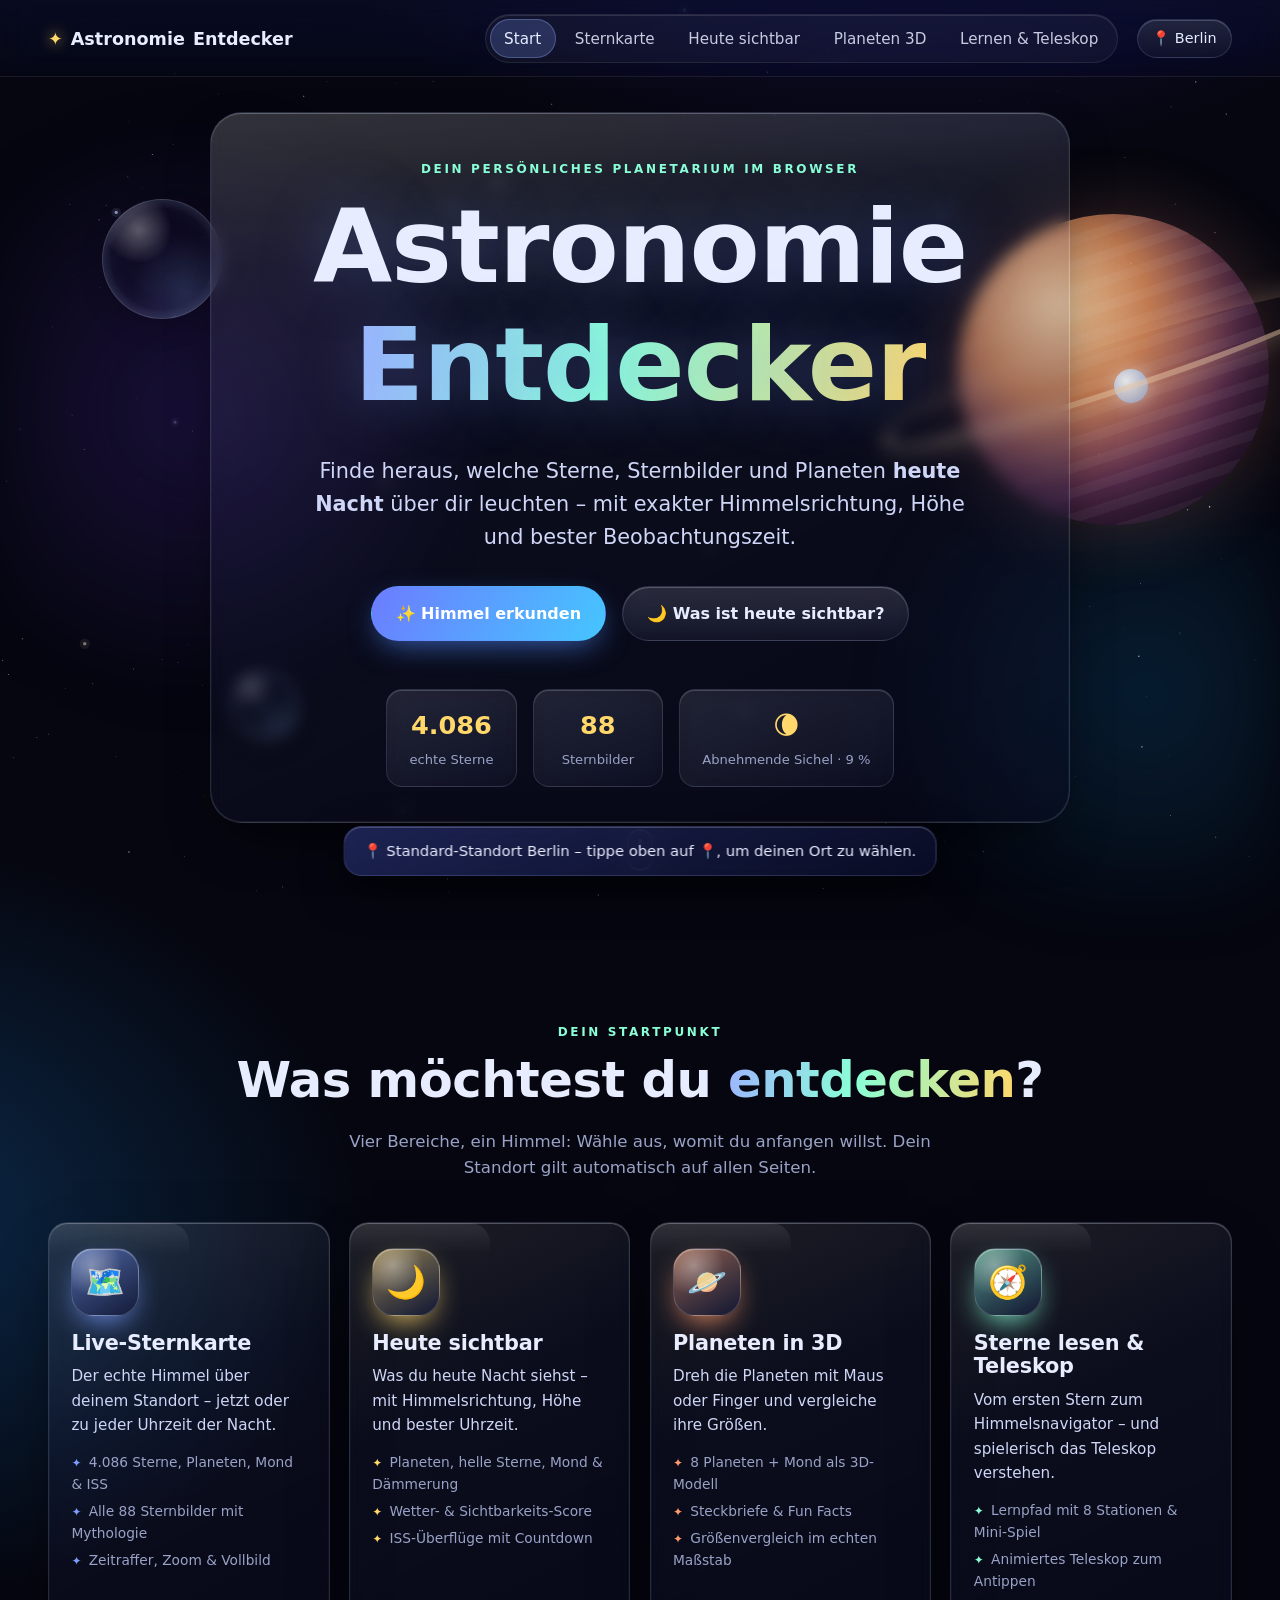
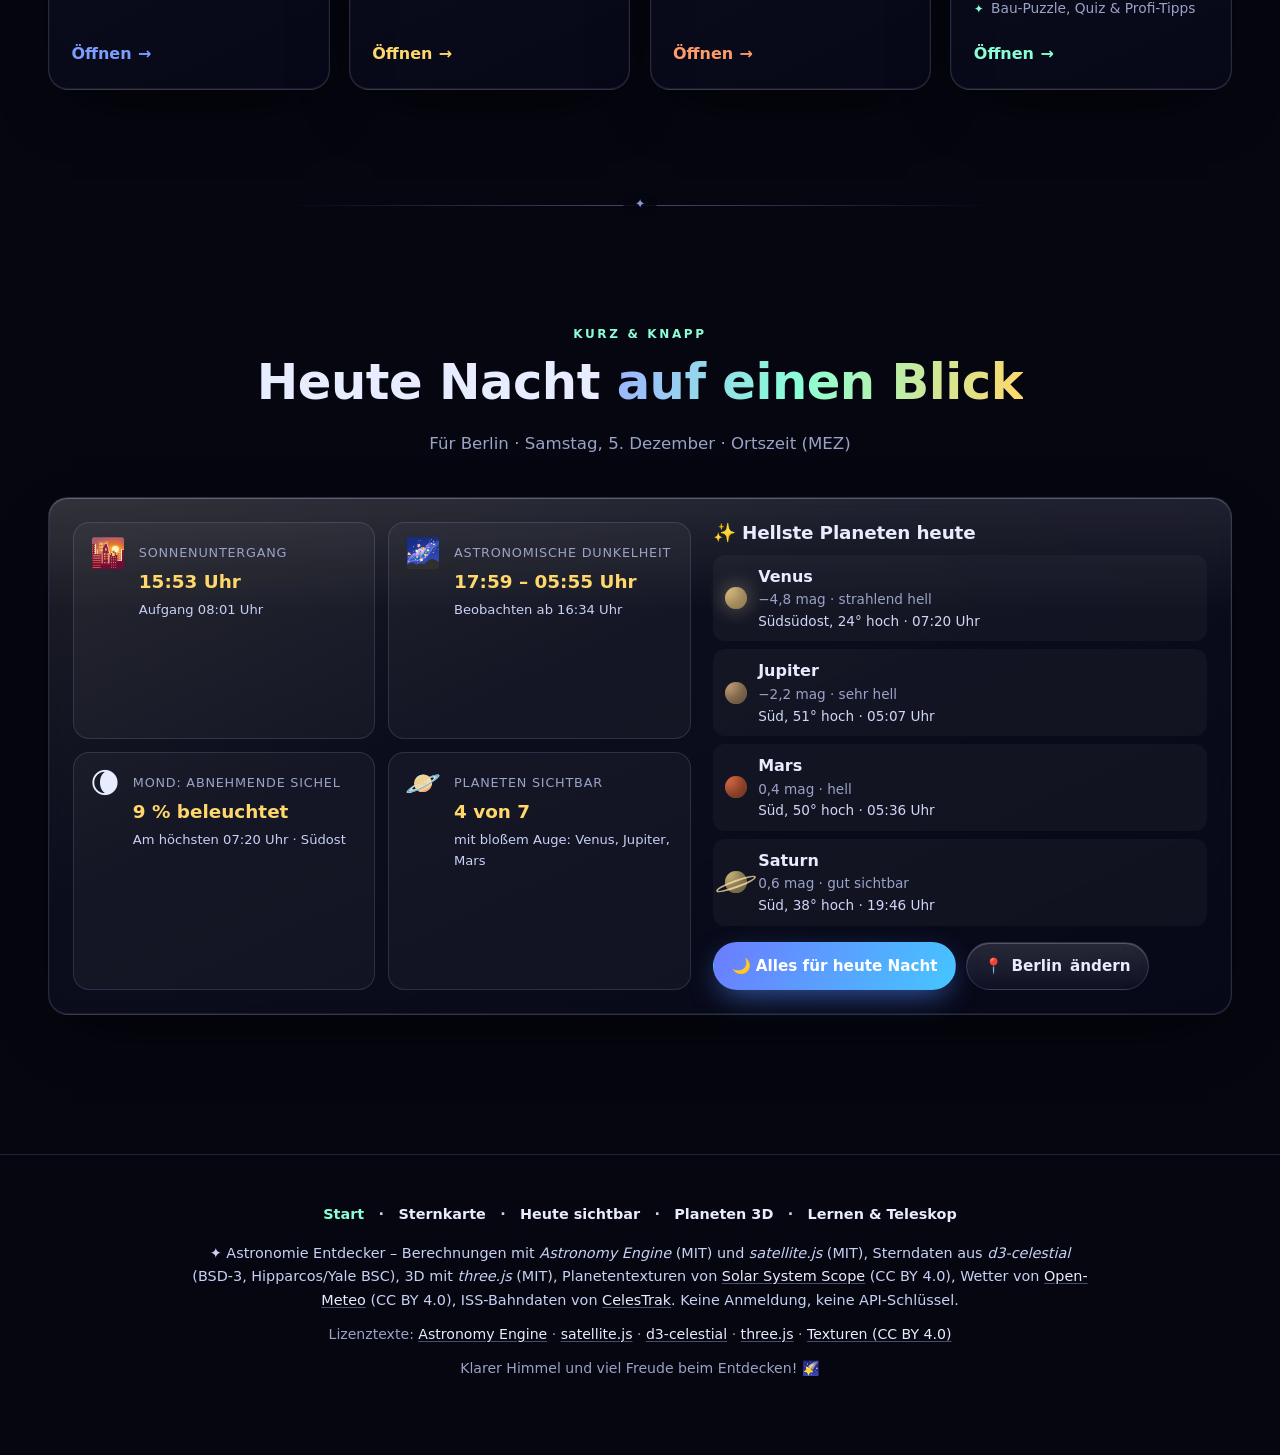
==== index.html @ cf1a32f5 "v7: Unterseiten – Start, Sternkarte, Heute sichtbar, Planeten 3D, Lernen & Teleskop - One-Pager in f" ====
<!DOCTYPE html>
<html lang="de">
<head>
<meta charset="utf-8">
<meta name="viewport" content="width=device-width, initial-scale=1, viewport-fit=cover">
<title>Astronomie Entdecker – Dein Fenster zum Sternenhimmel</title>
<meta name="description" content="Interaktive Sternkarte, „Heute sichtbar“-Planer, Planeten in 3D und Sterne lesen lernen – alles auf Deutsch.">
<meta name="theme-color" content="#05060f">
<link rel="icon" href="data:image/svg+xml,%3Csvg xmlns='http://www.w3.org/2000/svg' viewBox='0 0 64 64'%3E%3Ccircle cx='32' cy='32' r='30' fill='%230b1030'/%3E%3Cpath d='M32 10l5 15h16l-13 9 5 16-13-10-13 10 5-16-13-9h16z' fill='%23ffd76a'/%3E%3C/svg%3E">
<script>
/* Alte Sprungmarken des One-Pagers (index.html#…) auf die neuen Unterseiten umleiten */
(function () {
  var h = decodeURIComponent(location.hash.slice(1)); if (!h) return;
  var m = { 'himmelskarte': 'sternkarte.html', 'fold-sternbilder': 'sternkarte.html#fold-sternbilder', 'sternbilder': 'sternkarte.html#sternbilder',
    'heute-nacht': 'heute.html#heute-nacht', 'fold-hn-planets': 'heute.html#fold-hn-planets', 'fold-hn-stars': 'heute.html#fold-hn-stars',
    'wetter': 'heute.html#wetter', 'fold-wx-timeline': 'heute.html#fold-wx-timeline', 'iss': 'heute.html#iss', 'fold-iss-passes': 'heute.html#fold-iss-passes',
    'planeten': 'planeten.html',
    'sterne-lesen': 'lernen.html#sterne-lesen', 'fold-hand': 'lernen.html#fold-hand', 'fold-find': 'lernen.html#fold-find', 'fold-pro-tipps': 'lernen.html#fold-pro-tipps', 'fold-apps': 'lernen.html#fold-apps',
    'einsteiger': 'lernen.html#einsteiger', 'fold-compare': 'lernen.html#fold-compare', 'fold-games': 'lernen.html#fold-games', 'fold-obs-tipps': 'lernen.html#fold-obs-tipps' };
  if (m[h]) location.replace(m[h]);
})();
</script>
<link rel="stylesheet" href="css/style.css?v=7">
</head>
<body class="page-start">
<canvas id="bg-stars" aria-hidden="true"></canvas>
<div class="nebula" aria-hidden="true"><span></span><span></span><span></span></div>

<header class="nav" id="nav">
  <a class="brand" href="index.html"><span class="brand-star">✦</span> Astronomie<span class="brand-2"> Entdecker</span></a>
  <button class="nav-toggle" id="navToggle" aria-label="Menü öffnen" aria-expanded="false" aria-controls="navLinks"><span></span><span></span><span></span></button>
  <nav class="nav-links" id="navLinks" aria-label="Hauptnavigation">
    <a href="index.html" class="active" aria-current="page"><span class="nl-ic" aria-hidden="true">🏠</span>Start</a>
    <a href="sternkarte.html"><span class="nl-ic" aria-hidden="true">🗺️</span>Sternkarte</a>
    <a href="heute.html"><span class="nl-ic" aria-hidden="true">🌙</span>Heute sichtbar</a>
    <a href="planeten.html"><span class="nl-ic" aria-hidden="true">🪐</span>Planeten 3D</a>
    <a href="lernen.html"><span class="nl-ic" aria-hidden="true">🧭</span>Lernen &amp; Teleskop</a>
  </nav>
  <button class="loc-chip" id="locChip" title="Standort ändern (gilt für alle Seiten)">📍 <span id="locChipText">Standort wählen</span></button>
  <span class="nav-progress" id="navProgress" aria-hidden="true"></span>
</header>

<main id="inhalt">
<!-- HERO -->
<section class="hero" id="start">
  <div class="hero-orbit" aria-hidden="true">
    <div class="planet"><div class="ring"></div></div>
    <div class="moonlet"></div>
  </div>
  <div class="glass-orb" style="width:120px;height:120px;left:8%;top:22%" aria-hidden="true"></div>
  <div class="glass-orb" style="width:70px;height:70px;left:18%;bottom:18%;animation-delay:-4s" aria-hidden="true"></div>
  <div class="hero-content glass hero-glass">
    <p class="eyebrow reveal">Dein persönliches Planetarium im Browser</p>
    <h1 class="reveal">Astronomie <span class="grad">Entdecker</span></h1>
    <p class="lead reveal">Finde heraus, welche Sterne, Sternbilder und Planeten <strong>heute Nacht</strong> über dir leuchten – mit exakter Himmelsrichtung, Höhe und bester Beobachtungszeit.</p>
    <div class="hero-cta reveal">
      <a class="btn btn-primary" href="sternkarte.html">✨ Himmel erkunden</a>
      <a class="btn btn-ghost" href="heute.html">🌙 Was ist heute sichtbar?</a>
    </div>
    <div class="hero-stats reveal" id="heroStats">
      <div class="stat"><b id="statStars">4.086</b><span>echte Sterne</span></div>
      <div class="stat"><b>88</b><span>Sternbilder</span></div>
      <div class="stat"><b id="statMoon">🌙</b><span id="statMoonTxt">Mondphase</span></div>
    </div>
  </div>
  <a class="scroll-hint" href="#ueberblick" aria-label="Weiter nach unten"><span></span></a>
</section>

<!-- ÜBERBLICK -->
<section class="section" id="ueberblick">
  <div class="section-head reveal">
    <p class="eyebrow">Dein Startpunkt</p>
    <h2>Was möchtest du <span class="grad">entdecken</span>?</h2>
    <p class="muted">Vier Bereiche, ein Himmel: Wähle aus, womit du anfangen willst. Dein Standort gilt automatisch auf allen Seiten.</p>
  </div>
  <div class="page-cards">
    <a class="card glass page-card reveal pc-sky" href="sternkarte.html">
      <span class="pc-orb" aria-hidden="true">🗺️</span>
      <h3>Live-Sternkarte</h3>
      <p>Der echte Himmel über deinem Standort – jetzt oder zu jeder Uhrzeit der Nacht.</p>
      <ul class="pc-list"><li>4.086 Sterne, Planeten, Mond &amp; ISS</li><li>Alle 88 Sternbilder mit Mythologie</li><li>Zeitraffer, Zoom &amp; Vollbild</li></ul>
      <span class="pc-go">Öffnen <span aria-hidden="true">→</span></span>
    </a>
    <a class="card glass page-card reveal pc-tonight" href="heute.html">
      <span class="pc-orb" aria-hidden="true">🌙</span>
      <h3>Heute sichtbar</h3>
      <p>Was du heute Nacht siehst – mit Himmelsrichtung, Höhe und bester Uhrzeit.</p>
      <ul class="pc-list"><li>Planeten, helle Sterne, Mond &amp; Dämmerung</li><li>Wetter- &amp; Sichtbarkeits-Score</li><li>ISS-Überflüge mit Countdown</li></ul>
      <span class="pc-go">Öffnen <span aria-hidden="true">→</span></span>
    </a>
    <a class="card glass page-card reveal pc-planets" href="planeten.html">
      <span class="pc-orb" aria-hidden="true">🪐</span>
      <h3>Planeten in 3D</h3>
      <p>Dreh die Planeten mit Maus oder Finger und vergleiche ihre Größen.</p>
      <ul class="pc-list"><li>8 Planeten + Mond als 3D-Modell</li><li>Steckbriefe &amp; Fun Facts</li><li>Größenvergleich im echten Maßstab</li></ul>
      <span class="pc-go">Öffnen <span aria-hidden="true">→</span></span>
    </a>
    <a class="card glass page-card reveal pc-learn" href="lernen.html">
      <span class="pc-orb" aria-hidden="true">🧭</span>
      <h3>Sterne lesen &amp; Teleskop</h3>
      <p>Vom ersten Stern zum Himmelsnavigator – und spielerisch das Teleskop verstehen.</p>
      <ul class="pc-list"><li>Lernpfad mit 8 Stationen &amp; Mini-Spiel</li><li>Animiertes Teleskop zum Antippen</li><li>Bau-Puzzle, Quiz &amp; Profi-Tipps</li></ul>
      <span class="pc-go">Öffnen <span aria-hidden="true">→</span></span>
    </a>
  </div>
</section>

<!-- HEUTE NACHT AUF EINEN BLICK -->
<section class="section" id="auf-einen-blick">
  <div class="section-head reveal">
    <p class="eyebrow">Kurz &amp; knapp</p>
    <h2>Heute Nacht <span class="grad">auf einen Blick</span></h2>
    <p class="muted" id="glanceSub">Für deinen Standort</p>
  </div>
  <div class="glass glance reveal" id="glance">
    <div class="gl-tiles" id="glanceTiles"><p class="muted">⏳ Wird berechnet …</p></div>
    <div class="gl-side">
      <h3>✨ Hellste Planeten heute</h3>
      <ul class="gl-list" id="glanceList"></ul>
      <div class="gl-actions">
        <a class="btn btn-primary" href="heute.html">🌙 Alles für heute Nacht</a>
        <button class="btn btn-ghost" type="button" data-loc-open>📍 <span data-loc-name>Berlin</span> ändern</button>
      </div>
    </div>
  </div>
</section>
</main>

<footer class="footer">
  <nav class="foot-nav" aria-label="Seiten"><a href="index.html" aria-current="page">Start</a> · <a href="sternkarte.html">Sternkarte</a> · <a href="heute.html">Heute sichtbar</a> · <a href="planeten.html">Planeten 3D</a> · <a href="lernen.html">Lernen &amp; Teleskop</a></nav>
  <p>✦ Astronomie Entdecker – Berechnungen mit <em>Astronomy Engine</em> (MIT) und <em>satellite.js</em> (MIT), Sterndaten aus <em>d3-celestial</em> (BSD-3, Hipparcos/Yale BSC), 3D mit <em>three.js</em> (MIT), Planetentexturen von <a href="https://www.solarsystemscope.com/textures/" target="_blank" rel="noopener">Solar System Scope</a> (CC BY 4.0), Wetter von <a href="https://open-meteo.com/" target="_blank" rel="noopener">Open-Meteo</a> (CC BY 4.0), ISS-Bahndaten von <a href="https://celestrak.org/" target="_blank" rel="noopener">CelesTrak</a>. Keine Anmeldung, keine API-Schlüssel.</p>
  <p class="muted small foot-lic">Lizenztexte: <a href="licenses/astronomy-engine-LICENSE.txt">Astronomy Engine</a> · <a href="licenses/satellite.js-LICENSE.txt">satellite.js</a> · <a href="licenses/d3-celestial-LICENSE.txt">d3-celestial</a> · <a href="licenses/three-LICENSE.txt">three.js</a> · <a href="licenses/textures-CC-BY-4.0.txt">Texturen (CC BY 4.0)</a></p>
  <p class="muted small">Klarer Himmel und viel Freude beim Entdecken! 🌠</p>
</footer>

<!-- STANDORT -->
<div class="modal" id="locModal" role="dialog" aria-modal="true" aria-labelledby="locTitle" hidden>
  <div class="modal-backdrop" data-close></div>
  <div class="modal-card glass">
    <button class="modal-close" data-close aria-label="Schließen">×</button>
    <h3 id="locTitle">📍 Wo stehst du?</h3>
    <p class="muted">Für eine exakte Himmelsansicht brauchen wir deinen ungefähren Standort. Er gilt für alle Seiten und bleibt in deinem Browser – nichts wird gesendet.</p>
    <button class="btn btn-primary wide" id="btnGeo">🛰️ Meinen Standort verwenden</button>
    <p class="geo-status" id="geoStatus"></p>
    <div class="or"><span>oder</span></div>
    <label class="field">Stadt auswählen
      <select id="citySelect"></select>
    </label>
    <div class="field-row">
      <label class="field">Breite (°)<input id="latInput" type="number" step="0.001" min="-90" max="90" placeholder="52.52"></label>
      <label class="field">Länge (°)<input id="lonInput" type="number" step="0.001" min="-180" max="180" placeholder="13.40"></label>
    </div>
    <p class="muted small">Nord = positive Breite, Ost = positive Länge. Bei eigenen Koordinaten wird die Zeitzone deines Browsers verwendet.</p>
    <button class="btn btn-ghost wide" id="btnManual">Koordinaten übernehmen</button>
  </div>
</div>
<button class="to-top" id="toTop" type="button" aria-label="Nach oben" hidden>↑</button>
<div class="toast" id="toast" role="status" aria-live="polite"></div>

<script src="js/vendor/astronomy.browser.min.js?v=7"></script>
<script src="js/data/cities.js?v=7"></script>
<script src="js/core.js?v=7"></script>
<script src="js/background.js?v=7"></script>
<script src="js/glance.js?v=7"></script>
<script src="js/ux.js?v=7"></script>
<script src="js/main.js?v=7"></script>
</body>
</html>
---- css/style.css ----
/* Astronomie Entdecker – Weltraum-Design */
:root{
  --bg:#05060f; --bg2:#0a0d24; --ink:#e8ecff; --muted:#9aa3c7; --line:rgba(160,180,255,.16);
  --acc:#7c9cff; --acc2:#8affd6; --gold:#ffd76a; --pink:#ff8fd0; --ok:#5df2b0; --no:#ff8a8a;
  --glass:rgba(18,22,52,.48); --glass-b:rgba(170,190,255,.16); --r:20px;
  --shadow:0 20px 60px -20px rgba(0,0,0,.7), 0 0 0 1px var(--glass-b) inset;
  --font:"Segoe UI", system-ui, -apple-system, Roboto, "Helvetica Neue", Arial, sans-serif;
}
*{box-sizing:border-box}
html{scroll-behavior:smooth;scroll-padding-top:80px}
body{margin:0;background:radial-gradient(1200px 800px at 70% -10%,#1a1650 0%,transparent 60%),radial-gradient(900px 700px at -10% 40%,#0c2a4a 0%,transparent 55%),var(--bg);color:var(--ink);font-family:var(--font);line-height:1.6;overflow-x:hidden;-webkit-font-smoothing:antialiased}
body.modal-open{overflow:hidden}
#bg-stars{position:fixed;inset:0;z-index:0;pointer-events:none}
.nebula{position:fixed;inset:0;z-index:0;pointer-events:none;overflow:hidden;filter:blur(60px);opacity:.55}
.nebula span{position:absolute;border-radius:50%;mix-blend-mode:screen;animation:drift 40s ease-in-out infinite alternate}
.nebula span:nth-child(1){width:50vw;height:50vw;left:-10vw;top:10vh;background:radial-gradient(circle,#4b2a9a 0%,transparent 65%)}
.nebula span:nth-child(2){width:45vw;height:45vw;right:-12vw;top:45vh;background:radial-gradient(circle,#0f5a8a 0%,transparent 65%);animation-duration:55s}
.nebula span:nth-child(3){width:35vw;height:35vw;left:35vw;top:120vh;background:radial-gradient(circle,#8a2a6a 0%,transparent 65%);animation-duration:70s}
@keyframes drift{to{transform:translate(8vw,-6vh) scale(1.15)}}
main,footer,.nav{position:relative;z-index:1}
a{color:var(--acc2)}
h1,h2,h3,h4{line-height:1.15;margin:0 0 .5em;letter-spacing:-.01em}
h2{font-size:clamp(1.9rem,4.2vw,3.1rem)}
h3{font-size:1.25rem}
h4{font-size:1.05rem}
p{margin:0 0 .8em}
.muted{color:var(--muted)} .small{font-size:.88rem}
.grad{background:linear-gradient(100deg,#9db4ff 0%,#8affd6 45%,#ffd76a 100%);-webkit-background-clip:text;background-clip:text;color:transparent}
.eyebrow{text-transform:uppercase;letter-spacing:.22em;font-size:.75rem;color:var(--acc2);font-weight:700;margin-bottom:.8em}

/* Glas */
.glass{background:linear-gradient(160deg,rgba(40,48,110,.42),rgba(12,14,38,.5));border:1px solid var(--glass-b);border-radius:var(--r);box-shadow:var(--shadow);backdrop-filter:blur(14px) saturate(140%);-webkit-backdrop-filter:blur(14px) saturate(140%);position:relative}
.card.glass::before{content:"";position:absolute;inset:0;border-radius:inherit;pointer-events:none;background:radial-gradient(320px circle at var(--mx,50%) var(--my,0%),rgba(140,170,255,.14),transparent 60%);opacity:0;transition:opacity .3s}
.card.glass:hover::before{opacity:1}

/* Navigation */
.nav{position:fixed;top:0;left:0;right:0;display:flex;align-items:center;gap:1.2rem;padding:.9rem clamp(1rem,4vw,3rem);transition:background .3s,padding .3s,box-shadow .3s;z-index:50}
.nav.scrolled{background:rgba(6,8,22,.72);backdrop-filter:blur(14px);-webkit-backdrop-filter:blur(14px);box-shadow:0 1px 0 var(--line);padding-top:.6rem;padding-bottom:.6rem}
.brand{font-weight:800;color:var(--ink);text-decoration:none;font-size:1.1rem;display:flex;align-items:center;gap:.5rem;white-space:nowrap}
.brand-star{color:var(--gold);text-shadow:0 0 14px var(--gold);animation:spin 12s linear infinite;display:inline-block}
@keyframes spin{to{transform:rotate(360deg)}}
.nav-links{display:flex;gap:.3rem;margin-left:auto}
.nav-links a{color:var(--ink);text-decoration:none;padding:.45rem .9rem;border-radius:999px;font-size:.95rem;opacity:.85;transition:.2s}
.nav-links a:hover{background:rgba(124,156,255,.15);opacity:1}
.loc-chip{background:rgba(124,156,255,.14);border:1px solid var(--glass-b);color:var(--ink);border-radius:999px;padding:.45rem .9rem;cursor:pointer;font:inherit;font-size:.9rem;max-width:220px;white-space:nowrap;overflow:hidden;text-overflow:ellipsis;transition:.2s}
.loc-chip:hover{background:rgba(124,156,255,.28);transform:translateY(-1px)}
.nav-toggle{display:none;background:none;border:0;cursor:pointer;padding:.4rem;margin-left:auto}
.nav-toggle span{display:block;width:22px;height:2px;background:var(--ink);margin:5px 0;border-radius:2px;transition:.3s}

/* Buttons */
.btn{display:inline-flex;align-items:center;justify-content:center;gap:.5rem;padding:.85rem 1.5rem;border-radius:999px;font:inherit;font-weight:700;text-decoration:none;cursor:pointer;border:1px solid transparent;transition:transform .2s,box-shadow .2s,background .2s}
.btn-primary{background:linear-gradient(120deg,#6c7cff,#45c6ff);color:#fff;box-shadow:0 10px 30px -8px rgba(80,140,255,.7)}
.btn-primary:hover{transform:translateY(-2px) scale(1.02);box-shadow:0 14px 40px -8px rgba(80,170,255,.9)}
.btn-ghost{background:rgba(255,255,255,.05);border-color:var(--glass-b);color:var(--ink)}
.btn-ghost:hover{background:rgba(255,255,255,.1);transform:translateY(-2px)}
.btn.wide{width:100%}
.chip{background:rgba(255,255,255,.05);border:1px solid var(--glass-b);color:var(--ink);border-radius:999px;padding:.38rem .8rem;font:inherit;font-size:.85rem;cursor:pointer;transition:.18s;white-space:nowrap}
.chip:hover{background:rgba(124,156,255,.18);transform:translateY(-1px)}
.chip.active{background:rgba(124,156,255,.3);border-color:rgba(160,185,255,.55);box-shadow:0 0 16px -4px rgba(124,156,255,.8)}
.chip.icon{width:34px;padding:.38rem 0;text-align:center}
.chip.live.active{color:#ff9b9b;border-color:rgba(255,120,120,.5);background:rgba(255,90,90,.14)}
.chip.live.active::first-letter{animation:pulse 1.4s infinite}
@keyframes pulse{50%{opacity:.3}}
.mini-btn{background:none;border:0;color:var(--acc2);font:inherit;font-size:.86rem;font-weight:600;cursor:pointer;padding:.3rem 0;transition:.2s}
.mini-btn:hover{letter-spacing:.02em;text-shadow:0 0 10px var(--acc2)}

/* Hero */
.hero{min-height:100vh;min-height:100svh;display:flex;align-items:center;justify-content:center;text-align:center;padding:7rem 1.2rem 5rem;position:relative;overflow:hidden}
.hero-content{max-width:860px;position:relative;z-index:2}
.hero h1{font-size:clamp(2.8rem,9vw,6.4rem);font-weight:900;margin-bottom:.3em;text-shadow:0 0 60px rgba(124,156,255,.35)}
.lead{font-size:clamp(1.05rem,2.2vw,1.3rem);color:#cfd6f7;max-width:680px;margin:0 auto 2rem}
.hero-cta{display:flex;gap:1rem;justify-content:center;flex-wrap:wrap}
.hero-stats{display:flex;gap:1rem;justify-content:center;margin-top:3rem;flex-wrap:wrap}
.stat{padding:.9rem 1.4rem;border-radius:16px;background:rgba(255,255,255,.04);border:1px solid var(--glass-b);backdrop-filter:blur(8px);min-width:130px}
.stat b{display:block;font-size:1.6rem;color:var(--gold)} .stat span{font-size:.82rem;color:var(--muted)}
.hero-orbit{position:absolute;right:-6vw;top:14vh;width:38vw;height:38vw;max-width:520px;max-height:520px;z-index:1;opacity:.9;animation:float 9s ease-in-out infinite}
@keyframes float{50%{transform:translateY(-18px)}}
.planet{position:absolute;inset:18%;border-radius:50%;background:radial-gradient(circle at 32% 30%,#ffd9a8 0%,#d98a5a 30%,#7a3d6a 62%,#1d1240 100%);box-shadow:inset -30px -30px 80px rgba(0,0,0,.6),0 0 80px rgba(255,150,120,.25)}
.planet::after{content:"";position:absolute;inset:0;border-radius:50%;background:repeating-linear-gradient(-18deg,transparent 0 14px,rgba(255,255,255,.05) 14px 24px)}
.ring{position:absolute;left:-28%;right:-28%;top:42%;height:16%;border-radius:50%;border:6px solid rgba(255,220,180,.5);transform:rotate(-18deg);box-shadow:0 0 30px rgba(255,210,170,.3);border-top-color:transparent;z-index:2}
.moonlet{position:absolute;width:7%;height:7%;border-radius:50%;background:radial-gradient(circle at 35% 35%,#fff,#9aa3c7);left:50%;top:50%;animation:orbit 14s linear infinite;box-shadow:0 0 20px #fff8}
@keyframes orbit{from{transform:rotate(0) translateX(260%) rotate(0)}to{transform:rotate(360deg) translateX(260%) rotate(-360deg)}}
.scroll-hint{position:absolute;bottom:2rem;left:50%;transform:translateX(-50%);width:26px;height:42px;border:2px solid rgba(255,255,255,.4);border-radius:14px}
.scroll-hint span{position:absolute;left:50%;top:8px;width:4px;height:8px;margin-left:-2px;border-radius:2px;background:#fff;animation:scrollDot 1.8s infinite}
@keyframes scrollDot{0%{opacity:0;transform:translateY(0)}30%{opacity:1}100%{opacity:0;transform:translateY(14px)}}

/* Abschnitte */
.section{padding:6rem clamp(1rem,4vw,3rem);max-width:1280px;margin:0 auto}
.section-head{text-align:center;max-width:760px;margin:0 auto 2.5rem}
.sub-h{margin:3rem 0 1rem;font-size:1.45rem}
.grid{display:grid;gap:1.1rem}
.cards-3{grid-template-columns:repeat(auto-fill,minmax(290px,1fr))}
.cards-4{grid-template-columns:repeat(auto-fill,minmax(230px,1fr))}
.card{padding:1.3rem 1.4rem;transition:transform .35s cubic-bezier(.2,.8,.2,1),border-color .3s,box-shadow .3s}
.card:hover{transform:translateY(-4px);border-color:rgba(160,185,255,.35);box-shadow:0 26px 60px -24px rgba(60,100,255,.5),0 0 0 1px rgba(160,185,255,.25) inset}
.card-head{display:flex;align-items:center;gap:.9rem;margin-bottom:.8rem}
.card-head h3,.card-head h4{margin:0}
.card-head p{margin:0}
.card-head .pill{margin-left:auto}

/* Reveal */
.reveal{opacity:0;transform:translateY(28px) scale(.98);transition:opacity .8s ease,transform .8s cubic-bezier(.2,.8,.2,1)}
.reveal.in{opacity:1;transform:none}

/* Himmelskarte */
.sky-wrap{padding:.8rem;overflow:hidden}
.sky-wrap:fullscreen{border-radius:0;display:flex;flex-direction:column;background:#03050f}
.sky-wrap:fullscreen .sky-stage{flex:1;height:auto}
.sky-toolbar{display:flex;justify-content:space-between;gap:.6rem;flex-wrap:wrap;padding:.2rem .2rem .7rem}
.tb-group{display:flex;gap:.4rem;flex-wrap:wrap}
.sky-stage{position:relative;height:min(76vh,740px);min-height:380px;border-radius:14px;overflow:hidden;background:#03050f;touch-action:none;box-shadow:0 0 0 1px var(--line) inset}
#skyCanvas{display:block;cursor:grab}
#skyCanvas:active{cursor:grabbing}
.sky-info{position:absolute;left:.6rem;top:.6rem;background:rgba(5,8,24,.6);backdrop-filter:blur(6px);padding:.35rem .6rem;border-radius:10px;border:1px solid var(--line);display:flex;flex-direction:column;gap:.15rem;font-size:.8rem;color:#c8d0f5;pointer-events:none;text-shadow:0 1px 4px #000}
.sky-tooltip{position:absolute;left:0;top:0;min-width:200px;max-width:270px;padding:.75rem .9rem;border-radius:14px;background:rgba(10,14,40,.86);border:1px solid rgba(160,185,255,.3);backdrop-filter:blur(10px);font-size:.85rem;pointer-events:none;box-shadow:0 10px 30px rgba(0,0,0,.5);animation:tipIn .15s ease}
.sky-tooltip.pinned{pointer-events:auto;border-color:rgba(138,255,214,.5)}
@keyframes tipIn{from{opacity:0;transform:scale(.96)}}
.sky-tooltip b{display:block;font-size:1rem;color:var(--gold)}
.sky-tooltip small{display:block;color:var(--muted);margin-bottom:.4rem}
.kv{display:grid;grid-template-columns:auto 1fr;gap:.1rem .8rem}
.kv span:nth-child(odd){color:var(--muted)}
.tip-btn{margin-top:.5rem;width:100%;background:rgba(138,255,214,.12);border:1px solid rgba(138,255,214,.35);color:var(--acc2);border-radius:10px;padding:.4rem;font:inherit;font-size:.82rem;cursor:pointer}
.tip-btn:hover{background:rgba(138,255,214,.22)}
.time-bar{display:flex;align-items:center;gap:1rem;padding:.9rem .4rem .3rem}
.btn-round{width:44px;height:44px;border-radius:50%;border:1px solid var(--glass-b);background:linear-gradient(135deg,#6c7cff,#45c6ff);color:#fff;font-size:1rem;cursor:pointer;flex:none;box-shadow:0 0 20px -4px #5a8cff;transition:.2s}
.btn-round:hover{transform:scale(1.08)}
.time-slider-wrap{flex:1;position:relative;padding-bottom:1.1rem}
.time-ticks{position:absolute;left:9px;right:9px;bottom:0;height:1rem;font-size:.7rem;color:var(--muted)}
.time-ticks span{position:absolute;transform:translateX(-50%)}
input[type=range]{-webkit-appearance:none;appearance:none;width:100%;height:8px;border-radius:8px;background:linear-gradient(90deg,#ff9e6b 0%,#3c3f9e 12%,#070a25 30%,#070a25 70%,#3c3f9e 88%,#ff9e6b 100%);outline:none;box-shadow:0 0 0 1px var(--line) inset}
input[type=range]::-webkit-slider-thumb{-webkit-appearance:none;width:20px;height:20px;border-radius:50%;background:#fff;box-shadow:0 0 0 4px rgba(124,156,255,.35),0 0 18px #9db4ff;cursor:pointer;transition:transform .15s}
input[type=range]::-webkit-slider-thumb:hover{transform:scale(1.2)}
input[type=range]::-moz-range-thumb{width:20px;height:20px;border-radius:50%;background:#fff;border:0;box-shadow:0 0 0 4px rgba(124,156,255,.35),0 0 18px #9db4ff}
.time-readout{text-align:right;min-width:110px}
.time-readout b{display:block;font-size:1.25rem;font-variant-numeric:tabular-nums}
.time-readout span{font-size:.8rem;color:var(--muted)}

/* Heute Nacht */
.tonight-top{display:grid;grid-template-columns:1fr 1fr;gap:1.1rem}
.timeline{list-style:none;padding:0;margin:0 0 1rem}
.timeline li{display:grid;grid-template-columns:28px 1fr auto;gap:.6rem;align-items:center;padding:.5rem 0;border-bottom:1px dashed var(--line);font-size:.93rem}
.timeline li:last-child{border-bottom:0}
.tl-l{color:var(--muted)} .timeline b{text-align:right;font-variant-numeric:tabular-nums}
.note{background:rgba(124,156,255,.08);border:1px solid var(--line);border-radius:12px;padding:.6rem .8rem;font-size:.92rem;margin:.6rem 0 0}
.big-ic{width:56px;height:56px;border-radius:50%;flex:none}
.sun-ic{background:radial-gradient(circle at 40% 40%,#fff6c8,#ffb547 55%,#ff6a3d);box-shadow:0 0 30px #ffb54799,0 0 60px #ff6a3d55;animation:glowPulse 4s ease-in-out infinite}
@keyframes glowPulse{50%{box-shadow:0 0 45px #ffb547cc,0 0 90px #ff6a3d77}}
.moon-big{width:60px;height:60px;border-radius:50%;flex:none;position:relative;overflow:hidden;background:radial-gradient(circle at 40% 35%,#fffdf0,#d8d6c8 70%,#b9b7aa);box-shadow:0 0 30px rgba(255,255,230,.35)}
.moon-big::before{content:"";position:absolute;top:0;bottom:0;width:50%;background:#1c1f33}
.moon-big.wax::before{left:0} .moon-big.wane::before{right:0}
.moon-term{position:absolute;top:0;bottom:0;left:50%;width:var(--w);transform:translateX(-50%);border-radius:50%}
.moon-big.cres .moon-term{background:#1c1f33}
.moon-big.gib .moon-term{background:radial-gradient(circle at 40% 35%,#fffdf0,#d8d6c8)}
.best{display:flex;flex-direction:column;gap:.5rem;margin:.6rem 0}
.badge{align-self:flex-start;display:inline-block;padding:.22rem .65rem;border-radius:999px;font-size:.78rem;font-weight:700;background:linear-gradient(120deg,rgba(255,215,106,.2),rgba(255,143,208,.18));color:var(--gold);border:1px solid rgba(255,215,106,.3)}
.pill{display:inline-block;padding:.15rem .6rem;border-radius:999px;font-size:.74rem;font-weight:700;white-space:nowrap}
.pill.ok{background:rgba(93,242,176,.14);color:var(--ok);border:1px solid rgba(93,242,176,.35)}
.pill.no{background:rgba(255,138,138,.12);color:var(--no);border:1px solid rgba(255,138,138,.3)}
.pos{display:flex;gap:.7rem;align-items:center}
.pos b{display:block;font-size:.98rem} .pos span{font-size:.86rem;color:var(--muted)}
.compass-mini{width:38px;height:38px;border-radius:50%;flex:none;border:1px solid var(--glass-b);background:radial-gradient(circle,rgba(124,156,255,.18),transparent 70%);position:relative}
.compass-mini::before{content:"N";position:absolute;top:-1px;left:50%;transform:translateX(-50%);font-size:.55rem;color:#ff8a8a;font-weight:800}
.compass-mini i{position:absolute;left:50%;top:50%;width:2px;height:15px;margin-left:-1px;background:linear-gradient(var(--acc2),transparent);transform-origin:50% 0;transform:rotate(calc(var(--az) + 180deg));border-radius:2px;box-shadow:0 0 6px var(--acc2)}
.planet-card.dim{opacity:.55}
.planet-card.dim:hover{opacity:.85}
.pl-dot{width:44px;height:44px;border-radius:50%;flex:none;box-shadow:inset -8px -8px 16px rgba(0,0,0,.55)}
.pl-mercury{background:radial-gradient(circle at 35% 35%,#e8ddd0,#8a7f72)}
.pl-venus{background:radial-gradient(circle at 35% 35%,#fffbe0,#e8c77a);box-shadow:inset -8px -8px 16px rgba(0,0,0,.4),0 0 20px #fff3c466}
.pl-mars{background:radial-gradient(circle at 35% 35%,#ffb08a,#b8431f)}
.pl-jupiter{background:repeating-linear-gradient(0deg,#d9b48a 0 5px,#f3e2c4 5px 9px,#b9875a 9px 12px)}
.pl-saturn{background:radial-gradient(circle at 35% 35%,#fff0c0,#c9a75a);position:relative}
.pl-saturn::after{content:"";position:absolute;left:-10px;right:-10px;top:42%;height:16%;border-radius:50%;border:2px solid rgba(255,230,170,.75);transform:rotate(-20deg)}
.pl-uranus{background:radial-gradient(circle at 35% 35%,#d8fbff,#5fc2cf)}
.pl-neptune{background:radial-gradient(circle at 35% 35%,#b8cbff,#2c4fc0)}
.sym{color:var(--muted);font-weight:400}
.star-dot{width:30px;height:30px;border-radius:50%;flex:none;background:radial-gradient(circle,#fff 0%,var(--c) 30%,transparent 70%);animation:twinkle 3s ease-in-out infinite}
.star-dot.sm{width:16px;height:16px;display:inline-block;vertical-align:middle;margin-right:.3rem}
@keyframes twinkle{50%{transform:scale(.8);opacity:.75}}
.con-tile{text-align:left;font:inherit;color:inherit;cursor:pointer;display:flex;flex-direction:column;align-items:flex-start}
.con-tile h4{margin:.3rem 0 0}
.con-tile .muted{margin:0 0 .5rem}
.con-emoji{font-size:1.8rem;filter:drop-shadow(0 0 10px rgba(160,190,255,.5));transition:transform .3s}
.con-tile:hover .con-emoji{transform:scale(1.2) rotate(-8deg)}
.more-btn{grid-column:1/-1;justify-self:center;padding:.6rem 1.2rem}

/* Modals */
.modal{position:fixed;inset:0;z-index:100;display:flex;align-items:center;justify-content:center;padding:1rem}
.modal[hidden]{display:none}
.modal-backdrop{position:absolute;inset:0;background:rgba(3,4,12,.65);backdrop-filter:blur(6px);opacity:0;transition:opacity .25s}
.modal-card{position:relative;width:min(520px,100%);max-height:calc(100vh - 2rem);overflow:auto;padding:1.8rem;transform:translateY(20px) scale(.96);opacity:0;transition:.3s cubic-bezier(.2,.8,.2,1);background:linear-gradient(160deg,rgba(30,36,90,.92),rgba(10,12,32,.94))}
.modal.open .modal-backdrop{opacity:1}
.modal.open .modal-card{transform:none;opacity:1}
.modal-close{position:absolute;right:.9rem;top:.7rem;background:rgba(255,255,255,.06);border:1px solid var(--glass-b);color:var(--ink);width:36px;height:36px;border-radius:50%;font-size:1.3rem;cursor:pointer;transition:.2s}
.modal-close:hover{transform:rotate(90deg);background:rgba(255,255,255,.12)}
.con-card{width:min(640px,100%)}
.con-top{display:flex;gap:1rem;align-items:center}
.con-top h3{font-size:1.8rem;margin:0}
.con-emoji.big{font-size:3rem}
.con-fig{width:100%;height:220px;margin:1rem 0;border-radius:14px;background:radial-gradient(circle at 50% 40%,#111a4a,#04061a);box-shadow:0 0 0 1px var(--line) inset}
.vis-line{font-size:.93rem}
.star-list{list-style:none;padding:0;margin:0 0 1rem}
.star-list li{padding:.25rem 0}
.field{display:flex;flex-direction:column;gap:.3rem;font-size:.85rem;color:var(--muted);margin:.6rem 0;flex:1}
.field select,.field input{background:rgba(0,0,0,.3);border:1px solid var(--glass-b);color:var(--ink);border-radius:12px;padding:.65rem .8rem;font:inherit;font-size:1rem}
.field select:focus,.field input:focus{outline:2px solid rgba(124,156,255,.6)}
.field select option{background:#11143a}
.field-row{display:flex;gap:.8rem}
.or{display:flex;align-items:center;gap:.8rem;color:var(--muted);font-size:.8rem;margin:1rem 0 .2rem}
.or::before,.or::after{content:"";flex:1;height:1px;background:var(--line)}
.geo-status{font-size:.88rem;min-height:1.2em;margin:.5rem 0 0}

/* Teleskop */
.scope-layout{display:grid;grid-template-columns:1.4fr 1fr;gap:1.1rem;align-items:stretch}
.scope-svg-wrap{padding:1rem}
#scopeSvg{width:100%;height:auto;display:block}
.part{cursor:pointer;transition:filter .25s,transform .25s;outline:none}
.part:hover,.part.active,.part:focus-visible{filter:drop-shadow(0 0 10px #8affd6) drop-shadow(0 0 3px #8affd6) brightness(1.25)}
.scope-light line{stroke:#ffe9a8;stroke-width:2;stroke-dasharray:8 10;animation:flow 1.2s linear infinite;opacity:.7}
@keyframes flow{to{stroke-dashoffset:-36}}
.part-pills{display:flex;flex-wrap:wrap;gap:.4rem;justify-content:center;margin-top:.6rem}
.part-info{padding:1.6rem;display:flex;flex-direction:column;justify-content:center}
.part-info.pop{animation:pop .45s cubic-bezier(.2,.9,.3,1.4)}
@keyframes pop{from{transform:scale(.96);opacity:.4}}
.part-emoji{font-size:2.6rem;margin-bottom:.4rem}
.fun{background:rgba(255,215,106,.08);border:1px solid rgba(255,215,106,.25);border-radius:12px;padding:.6rem .8rem;color:#ffe6a6;font-size:.92rem}
.compare{margin-top:1.1rem;padding:1.4rem}
.compare-head{display:flex;justify-content:space-between;align-items:center;gap:1rem;flex-wrap:wrap;margin-bottom:1rem}
.compare-head h3{margin:0}
.seg{display:flex;background:rgba(0,0,0,.3);border-radius:999px;padding:4px;border:1px solid var(--glass-b)}
.seg-btn{background:none;border:0;color:var(--muted);font:inherit;font-size:.88rem;padding:.45rem 1rem;border-radius:999px;cursor:pointer;transition:.25s}
.seg-btn.active{background:linear-gradient(120deg,#6c7cff,#45c6ff);color:#fff;box-shadow:0 4px 16px -4px #5a8cff}
.compare-body{display:grid;grid-template-columns:1.3fr 1fr;gap:1.4rem;align-items:center}
.lightpath{position:relative;aspect-ratio:3/1}
.lp{position:absolute;inset:0;width:100%;height:100%;opacity:0;transform:scale(.97);transition:.5s;pointer-events:none}
.lp.active{opacity:1;transform:none}
.lp-tube{fill:rgba(140,160,230,.08);stroke:rgba(160,185,255,.4);stroke-width:2}
.lp-lens{fill:rgba(90,190,255,.35);stroke:#8fd6ff;stroke-width:2;filter:drop-shadow(0 0 6px #5cc8ff)}
.lp-mirror{fill:none;stroke:#cfe0ff;stroke-width:5;filter:drop-shadow(0 0 6px #9db4ff)}
.lp-mirror2{stroke:#cfe0ff;stroke-width:4}
.lp-eye{fill:#ffcf5a;opacity:.9}
.ray{fill:none;stroke:#ffe27a;stroke-width:2.2;stroke-dasharray:10 8;filter:drop-shadow(0 0 4px #ffd34a)}
.lp.active .ray{animation:flow 1s linear infinite}
.focus{fill:#fff;filter:drop-shadow(0 0 8px #ffd34a);animation:glowDot 1.4s ease-in-out infinite}
@keyframes glowDot{50%{opacity:.4}}
.lp-t{fill:#c8d0f5;font-size:13px;font-family:var(--font)}
.pros{list-style:none;padding:0;margin:0}
.pros li{padding:.25rem 0;font-size:.93rem}

/* Spiele */
.games{display:grid;grid-template-columns:1.25fr 1fr;gap:1.1rem;margin-top:1.1rem}
.game{padding:1.4rem}
.dnd-area{display:grid;grid-template-columns:1fr 170px;gap:1rem;align-items:center}
.dnd-figure{position:relative}
.dnd-svg{width:100%;display:block;opacity:.55;filter:grayscale(.4)}
.dnd-targets{position:absolute;inset:0}
.dnd-target{position:absolute;transform:translate(-50%,-50%);min-width:30px;height:30px;padding:0 .4rem;border-radius:999px;display:flex;align-items:center;justify-content:center;font-weight:800;font-size:.82rem;background:rgba(10,14,40,.85);border:2px dashed rgba(138,255,214,.7);color:var(--acc2);cursor:pointer;transition:.2s;white-space:nowrap;box-shadow:0 0 14px -2px rgba(138,255,214,.5)}
.dnd-target.hover{transform:translate(-50%,-50%) scale(1.25);background:rgba(138,255,214,.25)}
.dnd-target.ok{border-style:solid;border-color:var(--ok);background:rgba(20,80,60,.9);color:#d9ffef;animation:pop .4s}
.dnd-target.bad{animation:shake .4s}
@keyframes shake{25%{margin-left:-6px}75%{margin-left:6px}}
.dnd-bank{display:flex;flex-direction:column;gap:.45rem}
.dnd-chip{background:linear-gradient(120deg,rgba(108,124,255,.3),rgba(69,198,255,.2));border:1px solid rgba(160,185,255,.4);color:var(--ink);border-radius:12px;padding:.5rem .7rem;font:inherit;font-size:.88rem;cursor:grab;touch-action:none;user-select:none;transition:.15s}
.dnd-chip:hover{transform:translateX(-3px)}
.dnd-chip.sel{outline:2px solid var(--gold);box-shadow:0 0 16px -2px var(--gold)}
.dnd-chip.placeholder{opacity:.3}
.dnd-chip.dragging{position:fixed;z-index:200;pointer-events:none;transform:rotate(-3deg) scale(1.05);box-shadow:0 12px 30px rgba(0,0,0,.5)}
.game-foot{display:flex;justify-content:space-between;align-items:center;margin-top:1rem;gap:1rem;flex-wrap:wrap}
.quiz-prog{height:6px;border-radius:6px;background:rgba(255,255,255,.08);overflow:hidden;margin-bottom:.6rem}
.quiz-prog span{display:block;height:100%;background:linear-gradient(90deg,#6c7cff,#8affd6);transition:width .5s}
.quiz-q{font-size:1.12rem;font-weight:700}
.quiz-a{display:flex;flex-direction:column;gap:.5rem}
.quiz-opt{text-align:left;background:rgba(255,255,255,.04);border:1px solid var(--glass-b);color:var(--ink);border-radius:12px;padding:.75rem 1rem;font:inherit;cursor:pointer;transition:.2s}
.quiz-opt:hover:not(:disabled){background:rgba(124,156,255,.16);transform:translateX(4px)}
.quiz-opt.right{background:rgba(93,242,176,.16);border-color:var(--ok)}
.quiz-opt.wrong{background:rgba(255,138,138,.14);border-color:var(--no);animation:shake .4s}
.quiz-x{margin-top:.8rem;font-size:.93rem}
.quiz-end{text-align:center;padding:1rem 0}
.quiz-score{font-size:3rem;font-weight:900;background:linear-gradient(100deg,#9db4ff,#8affd6,#ffd76a);-webkit-background-clip:text;background-clip:text;color:transparent}
.tip-ic{font-size:2rem;margin-bottom:.3rem;transition:transform .3s}
.tip:hover .tip-ic{transform:scale(1.2) rotate(8deg)}
.confetti{position:fixed;z-index:300;pointer-events:none;font-size:1.2rem;animation:conf 1.3s cubic-bezier(.2,.7,.4,1) forwards}
@keyframes conf{to{transform:translate(var(--dx),var(--dy)) rotate(360deg);opacity:0}}

/* Toast & Footer */
.toast{position:fixed;left:50%;bottom:1.5rem;transform:translate(-50%,150%);z-index:150;background:rgba(14,18,48,.92);border:1px solid var(--glass-b);padding:.75rem 1.2rem;border-radius:18px;backdrop-filter:blur(10px);font-size:.92rem;transition:transform .4s cubic-bezier(.2,.9,.3,1.3);max-width:calc(100% - 2rem);text-align:center}
.toast.show{transform:translate(-50%,0)}
.footer{text-align:center;padding:3rem 1rem 4rem;border-top:1px solid var(--line);color:#c8d0f5;font-size:.9rem}

/* Responsiv */
@media (max-width:980px){
  .scope-layout,.games,.compare-body,.tonight-top{grid-template-columns:1fr}
  .hero-orbit{opacity:.35;right:-25vw;width:70vw;height:70vw}
}
@media (max-width:760px){
  .nav-toggle{display:block}
  .nav-links{position:absolute;top:100%;left:0;right:0;flex-direction:column;background:rgba(6,8,22,.95);backdrop-filter:blur(14px);padding:.6rem 1rem 1rem;display:none;border-bottom:1px solid var(--line)}
  .nav.menu-open .nav-links{display:flex}
  .nav.menu-open{background:rgba(6,8,22,.95)}
  .loc-chip{max-width:130px;margin-left:0}
  .brand{font-size:.95rem}
  .section{padding:4.5rem 1rem}
  .sky-stage{height:64vh}
  .sky-toolbar{flex-direction:column;gap:.4rem}
  .tb-group{flex-wrap:nowrap;overflow-x:auto;scrollbar-width:none;padding-bottom:2px}
  .tb-group::-webkit-scrollbar{display:none}
  .chip{font-size:.8rem;padding:.32rem .65rem}
  .sky-info{font-size:.7rem}
  .hero-stats{gap:.6rem}
  .time-bar{flex-wrap:wrap;gap:.6rem}
  .time-slider-wrap{order:3;flex-basis:100%}
  .time-readout{margin-left:auto}
  .dnd-area{grid-template-columns:1fr}
  .dnd-bank{flex-direction:row;flex-wrap:wrap}
  .dnd-target{min-width:24px;height:24px;font-size:.7rem}
  .field-row{flex-direction:column;gap:0}
  .cards-4{grid-template-columns:repeat(2,minmax(0,1fr));gap:.7rem}
  .cards-4 .card{padding:1rem}
  .con-tile .small{font-size:.8rem}
}
@media (max-width:420px){ .brand-text{display:none} .hero-stats .stat{min-width:100px;padding:.7rem 1rem} }
@media (prefers-reduced-motion:reduce){
  *,*::before,*::after{animation-duration:.001ms!important;animation-iteration-count:1!important;transition-duration:.001ms!important;scroll-behavior:auto!important}
  .reveal{opacity:1;transform:none}
}

/* ============ v2: Mehr Glas ============ */
.glass{
  background:linear-gradient(155deg,rgba(255,255,255,.10) 0%,rgba(120,140,255,.06) 38%,rgba(10,12,36,.42) 100%);
  border:1px solid rgba(200,215,255,.16);
  box-shadow:0 24px 60px -24px rgba(0,0,0,.75),inset 0 1px 0 rgba(255,255,255,.22),inset 0 -1px 0 rgba(255,255,255,.04),inset 0 0 0 1px rgba(255,255,255,.03);
  backdrop-filter:blur(18px) saturate(160%);-webkit-backdrop-filter:blur(18px) saturate(160%);
}
/* Glanzkante oben + Lichtreflex beim Hover */
.glass:not(.sky-wrap):not(.modal-card)::after{content:"";position:absolute;inset:0;border-radius:inherit;pointer-events:none;
  background:linear-gradient(180deg,rgba(255,255,255,.09),transparent 22%),linear-gradient(115deg,transparent 35%,rgba(255,255,255,.10) 48%,rgba(255,255,255,.02) 55%,transparent 62%);
  background-size:100% 100%,260% 100%;background-position:0 0,130% 0;transition:background-position 1.1s cubic-bezier(.2,.8,.2,1);mix-blend-mode:screen}
.glass:not(.sky-wrap):not(.modal-card):hover::after{background-position:0 0,-30% 0}
.glass > :not(.modal-close){position:relative;z-index:1}
.card.glass::before{z-index:0;background:radial-gradient(360px circle at var(--mx,50%) var(--my,0%),rgba(160,190,255,.18),transparent 60%)}
.card.glass:hover{border-color:rgba(200,215,255,.32)}
/* Rand-Lichtlinie, die der Maus folgt */
.card.glass{--mx:50%;--my:0%}
.card.glass:hover{box-shadow:0 30px 70px -28px rgba(60,110,255,.55),inset 0 1px 0 rgba(255,255,255,.3),0 0 0 1px rgba(170,195,255,.18)}
.nav{background:linear-gradient(180deg,rgba(14,18,48,.45),rgba(8,10,30,.25));backdrop-filter:blur(16px) saturate(170%);-webkit-backdrop-filter:blur(16px) saturate(170%);box-shadow:inset 0 -1px 0 rgba(255,255,255,.08)}
.nav.scrolled{background:linear-gradient(180deg,rgba(16,20,54,.72),rgba(8,10,30,.55));box-shadow:inset 0 -1px 0 rgba(255,255,255,.12),0 10px 30px -12px rgba(0,0,0,.6)}
.nav-links{background:rgba(255,255,255,.04);border:1px solid rgba(255,255,255,.08);border-radius:999px;padding:.25rem;box-shadow:inset 0 1px 0 rgba(255,255,255,.12)}
.chip,.loc-chip{background:linear-gradient(180deg,rgba(255,255,255,.10),rgba(255,255,255,.03));box-shadow:inset 0 1px 0 rgba(255,255,255,.18);backdrop-filter:blur(8px);-webkit-backdrop-filter:blur(8px)}
.btn-ghost{background:linear-gradient(180deg,rgba(255,255,255,.12),rgba(255,255,255,.03));box-shadow:inset 0 1px 0 rgba(255,255,255,.22);backdrop-filter:blur(10px);-webkit-backdrop-filter:blur(10px)}
.btn-primary{position:relative;overflow:hidden}
.btn-primary::after{content:"";position:absolute;inset:0;background:linear-gradient(115deg,transparent 30%,rgba(255,255,255,.45) 50%,transparent 70%);transform:translateX(-120%);transition:transform .8s}
.btn-primary:hover::after{transform:translateX(120%)}
.hero-content.hero-glass{padding:2.6rem clamp(1.2rem,4vw,3.2rem) 2.2rem;border-radius:32px}
.stat{background:linear-gradient(160deg,rgba(255,255,255,.09),rgba(255,255,255,.02));box-shadow:inset 0 1px 0 rgba(255,255,255,.18);backdrop-filter:blur(12px);-webkit-backdrop-filter:blur(12px)}
.sky-tooltip,.toast{background:linear-gradient(160deg,rgba(40,48,110,.72),rgba(10,14,40,.82));box-shadow:0 14px 40px rgba(0,0,0,.5),inset 0 1px 0 rgba(255,255,255,.2);backdrop-filter:blur(14px) saturate(160%);-webkit-backdrop-filter:blur(14px) saturate(160%)}
.modal-card{box-shadow:0 30px 80px rgba(0,0,0,.6),inset 0 1px 0 rgba(255,255,255,.22)}
.glass-orb{position:absolute;border-radius:50%;pointer-events:none;background:radial-gradient(circle at 30% 25%,rgba(255,255,255,.32),rgba(255,255,255,0) 28%),radial-gradient(circle at 70% 78%,rgba(140,200,255,.16),transparent 45%),radial-gradient(circle,rgba(255,255,255,0) 60%,rgba(190,210,255,.10) 72%);border:1px solid rgba(220,230,255,.16);box-shadow:inset 0 0 24px rgba(160,190,255,.10),0 10px 30px -10px rgba(0,0,0,.4);backdrop-filter:blur(2px) brightness(1.15);-webkit-backdrop-filter:blur(2px) brightness(1.15);animation:float 11s ease-in-out infinite;z-index:1}
@supports not ((backdrop-filter:blur(1px)) or (-webkit-backdrop-filter:blur(1px))){.glass{background:rgba(18,22,56,.92)}}
@media (max-width:760px){.glass{backdrop-filter:blur(10px) saturate(140%);-webkit-backdrop-filter:blur(10px) saturate(140%)}.nav-links{border-radius:16px;background:rgba(10,12,34,.96)}}

/* ============ v2: Sterne lesen lernen ============ */
.learn-progress{display:flex;align-items:center;gap:1.2rem;padding:1rem 1.3rem;margin-bottom:1.1rem;flex-wrap:wrap}
.lp-rank{display:flex;align-items:center;gap:.8rem;min-width:230px}
.lp-rank b{display:block}
.rank-ic{font-size:2rem;filter:drop-shadow(0 0 10px rgba(255,215,106,.5))}
.progress-bar{flex:1;min-width:160px;height:12px;border-radius:12px;background:rgba(0,0,0,.35);box-shadow:inset 0 1px 3px rgba(0,0,0,.5),0 1px 0 rgba(255,255,255,.08);overflow:hidden}
.progress-bar span{display:block;height:100%;width:0;border-radius:12px;background:linear-gradient(90deg,#6c7cff,#45c6ff,#8affd6);box-shadow:0 0 16px #45c6ff;transition:width .8s cubic-bezier(.2,.8,.2,1)}
.learn-layout{display:grid;grid-template-columns:300px 1fr;gap:1.1rem;align-items:start}
.learn-steps{list-style:none;margin:0;padding:0;display:flex;flex-direction:column;gap:.5rem;counter-reset:s}
.learn-step{border-radius:16px;transition:transform .25s,border-color .25s}
.learn-step:hover{transform:translateX(4px)}
.learn-step.active{border-color:rgba(138,255,214,.55);box-shadow:0 0 0 1px rgba(138,255,214,.25),0 10px 30px -12px rgba(69,198,255,.6),inset 0 1px 0 rgba(255,255,255,.25)}
.ls-main{display:flex;align-items:center;gap:.75rem;width:100%;background:none;border:0;color:var(--ink);font:inherit;text-align:left;padding:.7rem .85rem;cursor:pointer}
.ls-num{width:30px;height:30px;border-radius:50%;flex:none;display:grid;place-items:center;font-weight:800;font-size:.85rem;background:rgba(255,255,255,.08);border:1px solid var(--glass-b)}
.learn-step.active .ls-num{background:linear-gradient(135deg,#6c7cff,#45c6ff);border-color:transparent}
.learn-step.done .ls-num{background:rgba(93,242,176,.2);border-color:var(--ok);color:var(--ok)}
.ls-t b{display:block;font-size:.93rem} .ls-t small{color:var(--muted);font-size:.78rem}
.learn-stage{padding:1rem;display:grid;grid-template-columns:1.3fr 1fr;gap:1.2rem}
.learn-canvas-wrap{position:relative;border-radius:16px;overflow:hidden;aspect-ratio:4/3;box-shadow:0 0 0 1px var(--line) inset,0 10px 30px -10px rgba(0,0,0,.6)}
.learn-canvas-wrap canvas{width:100%;height:100%;display:block}
.replay{position:absolute;right:.7rem;bottom:.7rem;width:40px;height:40px;font-size:1.1rem}
.learn-hint{position:absolute;left:.7rem;top:.6rem;font-size:.75rem;color:#c8d0f5;background:rgba(5,8,24,.55);padding:.25rem .6rem;border-radius:999px;backdrop-filter:blur(6px);border:1px solid var(--line)}
.learn-text h3{font-size:1.35rem}
.learn-actions{display:flex;flex-wrap:wrap;gap:.6rem;align-items:center;margin-top:.8rem}
.learn-actions .btn{padding:.65rem 1.1rem;font-size:.92rem}
.hand-box{display:grid;grid-template-columns:1.2fr 1fr;gap:1.3rem;padding:1rem;align-items:center}
.hand-canvas-wrap{border-radius:16px;overflow:hidden;aspect-ratio:16/11;box-shadow:0 0 0 1px var(--line) inset}
.hand-canvas-wrap canvas{width:100%;height:100%;display:block}
.hand-tabs{display:flex;flex-wrap:wrap;gap:.4rem;margin:.6rem 0 .9rem}
.hand-info{background:rgba(255,215,106,.06);border:1px solid rgba(255,215,106,.22);border-radius:14px;padding:.8rem 1rem;animation:pop .4s}
.hand-info h4{color:var(--gold)}
.find-layout{display:grid;grid-template-columns:1.2fr 1fr;gap:1.2rem;align-items:center}
.find-opts{display:grid;grid-template-columns:1fr 1fr;gap:.5rem}
.find-msg{min-height:1.5em;margin:.7rem 0 0}
.app{display:flex;gap:.9rem;align-items:flex-start}
.app-ic{font-size:2rem;filter:drop-shadow(0 0 10px rgba(160,190,255,.5))}
.app a.pill{text-decoration:none}
.red-btn{margin-top:.4rem;padding:.55rem 1rem;font-size:.88rem}
body.redlight::after{content:"";position:fixed;inset:0;background:#ff2020;mix-blend-mode:multiply;pointer-events:none;z-index:9998}
.red-exit{position:fixed;right:1rem;bottom:1rem;z-index:9999;background:#3a0000;color:#ff6a6a;border:1px solid #ff4040;border-radius:999px;padding:.6rem 1rem;font:inherit;cursor:pointer}
@media (max-width:980px){.learn-layout,.learn-stage,.hand-box,.find-layout{grid-template-columns:1fr}
  .learn-steps{flex-direction:row;overflow-x:auto;padding-bottom:.4rem;scroll-snap-type:x mandatory}
  .learn-step{flex:0 0 auto;scroll-snap-align:start}
  .ls-t small{display:none}}
@media (max-width:480px){.find-opts{grid-template-columns:1fr}}

/* ============ v2: Teleskop-Animationen ============ */
#scopeSvg .finder-beam,#scopeSvg .az-ring,#scopeSvg .alt-ring,#scopeSvg .anim-rays{opacity:0;transition:opacity .4s;pointer-events:none}
#scopeSvg .anim-rays{display:none}
#scopeSvg[data-anim=objektiv] .anim-rays,#scopeSvg[data-anim=tubus] .anim-rays,#scopeSvg[data-anim=okular] .anim-rays{display:inline;opacity:1}
#scopeSvg[data-anim=objektiv] .tube-body,#scopeSvg[data-anim=tubus] .tube-body,#scopeSvg[data-anim=okular] .tube-body{opacity:.45;transition:opacity .4s}
.ray-base{fill:none;stroke:rgba(255,226,122,.55);stroke-width:1.6;stroke-dasharray:6 6;animation:flow 1s linear infinite}
.eye-glow{fill:#ffd76a;filter:url(#glowF);animation:glowDot 1.1s ease-in-out infinite}
#scopeSvg[data-anim=objektiv] .lens{animation:lensPulse 1.1s ease-in-out infinite;transform-box:fill-box;transform-origin:center}
@keyframes lensPulse{50%{filter:brightness(1.6) drop-shadow(0 0 10px #8fd6ff);transform:scaleX(1.25)}}
#scopeSvg[data-anim=tubus] .tube-sheen{animation:sheen 1.8s ease-in-out infinite}
@keyframes sheen{from{transform:translateX(0)}to{transform:translateX(360px)}}
#scopeSvg .focus-slide{transition:transform .4s}
#scopeSvg[data-anim=fokussierer] .focus-slide{animation:slide 3s ease-in-out infinite}
@keyframes slide{0%,100%{transform:translateX(-16px)}50%{transform:translateX(4px)}}
#scopeSvg[data-anim=fokussierer] .knob{animation:knob 3s ease-in-out infinite;transform-box:fill-box;transform-origin:center}
@keyframes knob{0%,100%{transform:rotate(-160deg)}50%{transform:rotate(60deg)}}
#scopeSvg[data-anim=sucher] .finder-beam{opacity:1}
.finder-beam line{stroke:#8affd6;stroke-width:2;stroke-dasharray:6 6;animation:flow 1s linear infinite}
.finder-target{fill:#fff;filter:url(#glowF);animation:glowDot 1.2s infinite}
.finder-cross{stroke:#ff8a8a;stroke-width:2;fill:none;transform-box:fill-box;transform-origin:center;animation:aim 2.4s ease-in-out infinite}
@keyframes aim{0%{transform:translate(-26px,18px) scale(1.4)}60%,100%{transform:none}}
#scopeSvg[data-anim=montierung] .az-ring,#scopeSvg[data-anim=montierung] .alt-ring{opacity:1;animation:flow 1.2s linear infinite}
#scopeSvg #ota{transform-box:view-box;transform-origin:300px 232px}
#scopeSvg[data-anim=montierung] #ota{animation:swing 3.6s ease-in-out infinite}
@keyframes swing{0%,100%{transform:rotate(0)}30%{transform:rotate(-9deg)}70%{transform:rotate(7deg)}}
#scopeSvg .leg,#scopeSvg .spreader{transform-box:view-box;transform-origin:300px 300px}
#scopeSvg[data-anim=stativ] .leg-l{animation:legL 2.8s cubic-bezier(.3,1.4,.5,1) infinite}
#scopeSvg[data-anim=stativ] .leg-r{animation:legR 2.8s cubic-bezier(.3,1.4,.5,1) infinite}
#scopeSvg[data-anim=stativ] .spreader{animation:spread 2.8s ease infinite}
@keyframes legL{0%,10%{transform:rotate(-33deg)}45%,100%{transform:rotate(0)}}
@keyframes legR{0%,10%{transform:rotate(33deg)}45%,100%{transform:rotate(0)}}
@keyframes spread{0%,35%{opacity:0;transform:scaleX(.2)}55%,100%{opacity:1;transform:none}}
.part-head{display:flex;align-items:center;gap:.8rem}
.part-head .part-emoji{margin:0} .part-head h3{margin:0}
.part-info{justify-content:flex-start}

/* Demo-Fenster im Infopanel */
.demo{margin:.4rem 0 .9rem;padding:.8rem;border-radius:16px;background:rgba(0,0,0,.25);box-shadow:inset 0 1px 0 rgba(255,255,255,.08),0 0 0 1px var(--line);position:relative;animation:pop .45s}
.demo-cap{font-size:.82rem;color:var(--muted);margin:.5rem 0 0;text-align:center}
.demo-views{display:flex;gap:.8rem;justify-content:center}
.view{position:relative;width:118px;height:118px;border-radius:50%;background:radial-gradient(circle,#0b1030,#02030c 70%);box-shadow:0 0 0 3px #1b1f33,0 0 0 4px rgba(160,185,255,.3),inset 0 0 20px #000;overflow:hidden;display:grid;place-items:center;flex:none}
.view span{position:absolute;bottom:-1.9rem;left:50%;transform:translateX(-50%);white-space:nowrap;font-size:.74rem;color:var(--muted)}
.demo-views{padding-bottom:2.2rem}
.demo-views .view{overflow:visible}
.demo-views .view .saturn,.demo-views .view .star{clip-path:circle(56px)}
.saturn{position:relative;width:34px;height:34px;border-radius:50%;background:radial-gradient(circle at 35% 35%,#fff3c8,#d6b064 60%,#8a6a2a);box-shadow:inset -5px -5px 10px rgba(0,0,0,.45)}
.saturn::before{content:"";position:absolute;left:-18px;right:-18px;top:12px;height:10px;border-radius:50%;border:3px solid rgba(240,220,170,.85);border-top-color:transparent;transform:rotate(-14deg)}
.saturn i{position:absolute;left:-18px;right:-18px;top:12px;height:10px;border-radius:50%;border:3px solid rgba(240,220,170,.85);border-bottom-color:transparent;transform:rotate(-14deg);z-index:-1}
.v-flau{background:radial-gradient(circle,#3a4070,#1a1f40 70%)}
.v-flau .saturn{opacity:.6;filter:contrast(.6)}
.v-zoom .saturn{animation:zoom 4s ease-in-out infinite}
@keyframes zoom{0%,35%{transform:scale(1)}50%,85%{transform:scale(2.4)}100%{transform:scale(1)}}
.demo-zoom{display:flex;align-items:center;gap:1rem;justify-content:center}
.zoom-labels{display:flex;flex-direction:column;gap:.5rem;font-size:.85rem}
.zoom-labels span{padding:.25rem .6rem;border-radius:999px;border:1px solid var(--line)}
.z1{animation:zl1 4s infinite}.z2{animation:zl2 4s infinite}
@keyframes zl1{0%,35%,100%{background:rgba(124,156,255,.3);color:#fff}50%,85%{background:none;color:var(--muted)}}
@keyframes zl2{0%,35%,100%{background:none;color:var(--muted)}50%,85%{background:rgba(124,156,255,.3);color:#fff}}
.demo-focus .view{margin:0 auto}
.v-focus .saturn{animation:focusBlur 3s ease-in-out infinite}
@keyframes focusBlur{0%,100%{filter:blur(7px);transform:scale(1.35)}50%,60%{filter:blur(0);transform:scale(1)}}
.v-focus em{position:absolute;bottom:14px;font-style:normal;font-size:.68rem;font-weight:700}
.f-blur{color:#ff9a9a;animation:fb 3s infinite}.f-sharp{color:var(--ok);animation:fs 3s infinite}
@keyframes fb{0%,20%,85%,100%{opacity:1}35%,70%{opacity:0}}
@keyframes fs{0%,30%,80%,100%{opacity:0}45%,65%{opacity:1}}
.v-finder{margin:0 auto}
.v-finder .field{position:absolute;inset:-30px;animation:pan 3s ease-in-out infinite}
.v-finder .field b{position:absolute;width:3px;height:3px;border-radius:50%;background:#fff}
.v-finder .field b:nth-child(1){left:20%;top:30%}.v-finder .field b:nth-child(2){left:70%;top:20%}.v-finder .field b:nth-child(3){left:40%;top:75%}.v-finder .field b:nth-child(4){left:85%;top:60%}.v-finder .field b:nth-child(5){left:10%;top:85%}.v-finder .field b:nth-child(6){left:55%;top:40%;width:2px;height:2px}.v-finder .field b:nth-child(7){left:30%;top:10%}.v-finder .field b:nth-child(8){left:75%;top:85%}.v-finder .field b:nth-child(9){left:15%;top:55%;width:2px;height:2px}.v-finder .field b:nth-child(10){left:90%;top:35%}.v-finder .field b:nth-child(11){left:45%;top:60%;width:2px;height:2px}.v-finder .field b:nth-child(12){left:60%;top:70%}.v-finder .field b:nth-child(13){left:5%;top:20%}
.v-finder .field .tgt{left:72%;top:70%;width:7px;height:7px;background:#ffe9a8;box-shadow:0 0 10px #ffd76a}
@keyframes pan{0%{transform:translate(0,0)}60%,100%{transform:translate(-37px,-35px)}}
.cross{position:absolute;inset:0}
.cross::before,.cross::after{content:"";position:absolute;background:rgba(255,120,120,.85)}
.cross::before{left:50%;top:12%;bottom:12%;width:1.5px;margin-left:-.75px}
.cross::after{top:50%;left:12%;right:12%;height:1.5px;margin-top:-.75px}
.v-finder em{position:absolute;bottom:12px;font-style:normal;font-size:.68rem;font-weight:800;color:var(--ok);animation:fs2 3s infinite}
@keyframes fs2{0%,60%{opacity:0}70%,100%{opacity:1}}
.demo-aperture{display:grid;grid-template-columns:1fr 2fr;gap:.6rem;height:150px;overflow:hidden}
.ap{display:flex;flex-direction:column;align-items:center;justify-content:flex-end;gap:.3rem;font-size:.72rem;color:var(--muted);text-align:center;position:relative;z-index:2}
.funnel{border-radius:50%;background:radial-gradient(circle,rgba(90,190,255,.6),rgba(30,80,160,.4));box-shadow:0 0 18px rgba(90,190,255,.5)}
.ap-eye .funnel{width:12px;height:12px}.ap-scope .funnel{width:110px;height:22px}
.rain{position:absolute;inset:0 0 2.6rem 0;z-index:1}
.rain b{position:absolute;top:-6px;width:3px;height:9px;border-radius:2px;background:linear-gradient(#fff,#ffd34a);box-shadow:0 0 6px #ffd34a;animation:fall 1.4s linear infinite}
.rain b:nth-child(1){left:14%;animation-delay:-.2s}.rain b:nth-child(2){left:44%;animation-delay:-.9s}.rain b:nth-child(3){left:52%;animation-delay:-.4s}.rain b:nth-child(4){left:58%;animation-delay:-1.1s}.rain b:nth-child(5){left:64%;animation-delay:-.6s}.rain b:nth-child(6){left:70%;animation-delay:-.1s}.rain b:nth-child(7){left:76%;animation-delay:-1.3s}.rain b:nth-child(8){left:82%;animation-delay:-.7s}.rain b:nth-child(9){left:88%;animation-delay:-.3s}.rain b:nth-child(10){left:47%;animation-delay:-1.2s}.rain b:nth-child(11){left:61%;animation-delay:-.8s}.rain b:nth-child(12){left:73%;animation-delay:-.5s}.rain b:nth-child(13){left:85%;animation-delay:-1s}.rain b:nth-child(14){left:55%;animation-delay:-.15s}.rain b:nth-child(15){left:67%;animation-delay:-.95s}.rain b:nth-child(16){left:79%;animation-delay:-.35s}.rain b:nth-child(17){left:50%;animation-delay:-.55s}.rain b:nth-child(18){left:91%;animation-delay:-1.25s}
@keyframes fall{to{transform:translateY(110px);opacity:.2}}
.demo-aperture .demo-cap{grid-column:1/-1;position:absolute;bottom:.4rem;left:0;right:0}
.demo-aperture .ap{padding-bottom:1.6rem}
.demo-axes svg{width:100%;max-width:260px;display:block;margin:0 auto}
.ax-ring{fill:none;stroke:#8affd6;stroke-width:2;stroke-dasharray:8 6;animation:flow 1.2s linear infinite}
.ax-line{stroke:#9aa8d6;stroke-width:4}
.ax-tube{transform-box:view-box;transform-origin:100px 29px;animation:swing 3.6s ease-in-out infinite}
.ax-tube rect{fill:url(#tubeGrad)}
.demo-axes text{fill:#c8d0f5;font-size:11px;font-family:var(--font)}
.view .star{width:6px;height:6px;border-radius:50%;background:#fff;box-shadow:0 0 10px #fff,0 0 20px #9db4ff}
.v-wobble .star{animation:wobble .35s linear infinite}
@keyframes wobble{0%{transform:translate(-6px,3px)}25%{transform:translate(5px,-4px)}50%{transform:translate(-3px,-6px)}75%{transform:translate(6px,5px)}100%{transform:translate(-6px,3px)}}

/* Lichtweg-Vergleich v2 */
.lp .ray{stroke:rgba(255,226,122,.35);stroke-dasharray:none;filter:none;animation:none;stroke-width:1.6}
.lp .photons circle{filter:drop-shadow(0 0 6px #ffd34a)}
.lp-step circle{fill:rgba(124,156,255,.35);stroke:#9db4ff;stroke-width:1.5}
.lp-step text{fill:#fff;font-size:12px;font-weight:800;text-anchor:middle;font-family:var(--font)}
.lp.active .lp-lens{animation:lensGlow 3s ease-in-out infinite}
@keyframes lensGlow{0%,10%,40%,100%{filter:drop-shadow(0 0 4px #5cc8ff)}20%{filter:drop-shadow(0 0 14px #8fe4ff) brightness(1.4)}}
.lp.active .lp-mirror{animation:mirrorGlow 4s ease-in-out infinite}
@keyframes mirrorGlow{0%,35%,60%,100%{filter:drop-shadow(0 0 4px #9db4ff)}47%{filter:drop-shadow(0 0 14px #fff) brightness(1.5)}}

/* ===================== v5: Wetter, ISS, Planeten ===================== */
.credit{text-align:center;margin-top:1.2rem}
.credit a{color:var(--acc2)}
.wx-loading{padding:2rem;text-align:center;color:var(--muted,#aab3d8)}
.weather-top{display:grid;grid-template-columns:minmax(0,1.1fr) minmax(0,1fr);gap:1.2rem;margin-bottom:1.2rem}
.score-card{display:flex;align-items:center;gap:1.6rem;padding:1.6rem}
.gauge{position:relative;width:170px;height:170px;flex:none}
.gauge svg{width:100%;height:100%;transform:rotate(-90deg);filter:drop-shadow(0 0 14px rgba(124,156,255,.35))}
.g-bg{fill:none;stroke:rgba(255,255,255,.08);stroke-width:11}
.g-fg{fill:none;stroke-width:11;stroke-linecap:round;transition:stroke-dashoffset 1.4s cubic-bezier(.2,.8,.2,1)}
.g-val{position:absolute;inset:0;display:flex;flex-direction:column;align-items:center;justify-content:center}
.g-val b{font-size:3rem;line-height:1;font-weight:800;background:linear-gradient(135deg,#fff,#b9c7ff);-webkit-background-clip:text;background-clip:text;color:transparent}
.g-val span{font-size:.78rem;opacity:.7}
.score-txt h3{font-size:1.5rem;margin:.2rem 0 .4rem}
.big-emoji{font-size:1.7rem;vertical-align:-3px}
.best-win{margin:.7rem 0 0;padding:.55rem .9rem;border-radius:14px;background:rgba(93,242,176,.1);border:1px solid rgba(93,242,176,.3);display:inline-block}
.best-win b{color:var(--ok)}
.score-card .note{margin:.6rem 0 0;color:#ffd27a}
.wx-tips{padding:1.4rem 1.5rem}
.wx-tips h3{margin:0 0 .7rem}
.wx-tip-list{list-style:none;margin:0;padding:0;display:grid;gap:.55rem}
.wx-tip-list li{display:flex;gap:.7rem;align-items:flex-start;padding:.55rem .7rem;border-radius:12px;background:rgba(255,255,255,.04);border:1px solid rgba(255,255,255,.06)}
.wx-tip-list li span{font-size:1.2rem;line-height:1.3}
.wx-tip-list li p{margin:0;font-size:.92rem}
.wx-timeline-card{padding:1.3rem 1.4rem}
.wx-tl-head{display:flex;flex-wrap:wrap;gap:.6rem 1.2rem;align-items:center;justify-content:space-between;margin-bottom:.8rem}
.wx-tl-head h3{margin:0}
.wx-legend{display:flex;flex-wrap:wrap;gap:.4rem .9rem;font-size:.78rem;opacity:.8}
.lg{display:inline-block;width:10px;height:10px;border-radius:3px;margin-right:.3rem;vertical-align:-1px}
.lg-good{background:#5df2b0}.lg-mid{background:#ffd27a}.lg-bad{background:#ff8a8a}
.wx-timeline{display:flex;gap:.35rem;overflow-x:auto;padding:.3rem .1rem .6rem;scrollbar-width:thin}
.wx-col{flex:1 0 52px;min-width:52px;display:flex;flex-direction:column;align-items:center;gap:.3rem;padding:.5rem .2rem;border-radius:14px;background:rgba(255,255,255,.03);border:1px solid transparent;transition:.25s}
.wx-col:hover{background:rgba(124,156,255,.1)}
.wx-col.best{background:rgba(93,242,176,.08);border-color:rgba(93,242,176,.35);box-shadow:0 0 22px -8px rgba(93,242,176,.6)}
.wx-score{font-weight:800;font-size:.9rem}
.wx-bar{width:14px;height:90px;border-radius:8px;background:rgba(255,255,255,.06);display:flex;align-items:flex-end;overflow:hidden}
.wx-bar span{display:block;width:100%;border-radius:8px;transition:height .8s}
.wx-clouds{display:flex;flex-direction:column;gap:2px;width:34px}
.wx-clouds i{display:block;height:5px;border-radius:3px;background:#dfe6ff}
.wx-clouds.off i{opacity:.08}
.wx-ic{min-height:1.2em;font-size:.85rem;letter-spacing:-2px}
.wx-temp{font-size:.8rem}
.wx-meta{font-size:.68rem;opacity:.7;text-align:center;min-height:2.2em;line-height:1.15}
.wx-time{font-size:.85rem}

.iss-layout{display:grid;grid-template-columns:minmax(0,1.6fr) minmax(0,1fr);gap:1.2rem;margin-bottom:1.2rem}
.iss-map-card{padding:.8rem;overflow:hidden}
.iss-map-wrap{position:relative;width:100%;aspect-ratio:2/1;border-radius:16px;overflow:hidden;background:#071026}
.iss-map-wrap canvas{display:block;width:100%;height:100%}
.iss-live{padding:.8rem .5rem .3rem;font-size:.9rem;display:flex;flex-wrap:wrap;gap:.4rem 1.2rem}
.iss-live b{color:#8affd6}
.iss-next{padding:1.5rem;display:flex;flex-direction:column;gap:.5rem}
.iss-next h3{margin:.1rem 0}
.iss-next p{margin:.2rem 0}
.countdown{font-size:clamp(1.6rem,3vw,2.2rem);font-weight:800;background:linear-gradient(135deg,#8affd6,#7c9cff);-webkit-background-clip:text;background-clip:text;color:transparent;font-variant-numeric:tabular-nums}
.live-dot{display:inline-block;width:12px;height:12px;border-radius:50%;background:#5df2b0;box-shadow:0 0 0 0 rgba(93,242,176,.7);animation:livePulse 1.4s infinite;vertical-align:2px}
@keyframes livePulse{0%{box-shadow:0 0 0 0 rgba(93,242,176,.7)}100%{box-shadow:0 0 0 14px rgba(93,242,176,0)}}
.iss-actions{display:flex;flex-wrap:wrap;gap:.6rem 1rem;align-items:center;margin-top:.5rem}
.iss-controls{display:flex;flex-wrap:wrap;gap:.6rem 1.4rem;align-items:center;margin:0 0 1rem}
.switch{display:inline-flex;align-items:center;gap:.6rem;cursor:pointer;font-size:.92rem;user-select:none}
.switch input{position:absolute;opacity:0;width:1px;height:1px}
.sw{width:42px;height:24px;border-radius:999px;background:rgba(255,255,255,.12);border:1px solid var(--glass-b);position:relative;transition:.25s;flex:none}
.sw::after{content:"";position:absolute;left:3px;top:3px;width:16px;height:16px;border-radius:50%;background:#fff;transition:.25s;box-shadow:0 2px 6px rgba(0,0,0,.4)}
.switch input:checked+.sw{background:rgba(124,156,255,.55)}
.switch input:checked+.sw::after{transform:translateX(18px)}
.switch input:focus-visible+.sw{outline:2px solid var(--acc2);outline-offset:2px}
.warn{color:#ffd27a}
.iss-card .card-head{display:flex;gap:.8rem;align-items:center}
.iss-card .card-head h4{margin:0}
.iss-card .card-head p{margin:.1rem 0 0}
.iss-card.dim{opacity:.62}
.iss-card.dim:hover{opacity:.9}
.iss-ic{width:42px;height:42px;border-radius:12px;display:grid;place-items:center;font-size:1.3rem;background:rgba(138,255,214,.1);border:1px solid rgba(138,255,214,.3);flex:none}
.iss-arc{margin:.6rem 0 .2rem}
.iss-arc svg{width:100%;height:auto;display:block}
.arc-path{fill:none;stroke:rgba(138,255,214,.55);stroke-width:2;stroke-dasharray:4 5}
.arc-dot{fill:#fff;filter:drop-shadow(0 0 4px #8affd6)}
.iss-facts{list-style:none;margin:0;padding:0;display:grid;gap:.3rem;font-size:.88rem}
.iss-facts li{display:flex;justify-content:space-between;gap:1rem;border-bottom:1px dashed rgba(255,255,255,.08);padding:.25rem 0}
.iss-facts li span{opacity:.7}
.iss-facts li b{text-align:right}

.planet-tabs{display:flex;flex-wrap:wrap;gap:.45rem;justify-content:center;margin-bottom:1.2rem}
.tab-dot{display:inline-block;width:10px;height:10px;border-radius:50%;margin-right:.4rem;vertical-align:-1px;box-shadow:0 0 8px currentColor}
.pl-mercury{background:#b9a995;color:#b9a995}.pl-venus{background:#f1d08c;color:#f1d08c}.pl-earth{background:#4f9cff;color:#4f9cff}.pl-mars{background:#ff7a4d;color:#ff7a4d}.pl-jupiter{background:#e3b98a;color:#e3b98a}.pl-saturn{background:#f0d58f;color:#f0d58f}.pl-uranus{background:#9ff0ff;color:#9ff0ff}.pl-neptune{background:#5f86ff;color:#5f86ff}.pl-moon{background:#ddd;color:#ddd}
.planet-layout{display:grid;grid-template-columns:minmax(0,1.35fr) minmax(0,1fr);gap:1.2rem;align-items:stretch}
.planet-stage{position:relative;min-height:460px;padding:0;overflow:hidden;background:radial-gradient(ellipse at 30% 30%,rgba(124,156,255,.12),transparent 60%),rgba(6,8,24,.35)}
#planetCanvas{position:absolute;inset:0;width:100%;height:100%;display:block;cursor:grab;touch-action:none}
#planetCanvas:active{cursor:grabbing}
.planet-loading{position:absolute;inset:0;display:grid;place-items:center;font-size:1rem;opacity:.85;pointer-events:none;text-align:center;padding:1rem}
.planet-loading[hidden]{display:none}
.size-labels{position:absolute;inset:0;pointer-events:none}
.size-labels span{position:absolute;left:0;top:0;display:flex;flex-direction:column;align-items:center;font-size:.72rem;white-space:nowrap;text-shadow:0 1px 4px #000}
.size-labels small{opacity:.7;font-size:.64rem}
.planet-stage-bar{position:absolute;left:0;right:0;bottom:0;display:flex;flex-wrap:wrap;gap:.5rem 1rem;align-items:center;justify-content:space-between;padding:.7rem 1rem;background:linear-gradient(0deg,rgba(6,8,22,.7),transparent);pointer-events:none}
.planet-stage-bar>*{pointer-events:auto}
.planet-facts{padding:1.5rem}
.pf-head{display:flex;gap:1rem;align-items:center;margin-bottom:1rem}
.pf-head h3{margin:0;font-size:1.8rem}
.pf-head .eyebrow{margin:0}
.pf-sym{width:56px;height:56px;border-radius:16px;display:grid;place-items:center;font-size:1.8rem;background:rgba(124,156,255,.14);border:1px solid var(--glass-b);flex:none}
.pf-grid{display:grid;grid-template-columns:1fr 1fr;gap:.55rem}
.pf-grid div{padding:.6rem .75rem;border-radius:12px;background:rgba(255,255,255,.04);border:1px solid rgba(255,255,255,.07);display:flex;flex-direction:column;gap:.1rem}
.pf-grid span{font-size:.72rem;opacity:.65;text-transform:uppercase;letter-spacing:.05em}
.pf-grid b{font-size:.92rem}
.pf-grid small{font-size:.74rem;color:var(--acc2)}
.planet-facts h4{margin:1.1rem 0 .5rem}
.pf-facts{margin:0;padding-left:1.1rem;display:grid;gap:.35rem;font-size:.92rem}
.pv{display:flex;flex-direction:column;gap:.5rem;align-items:flex-start}
.pv .pos{display:flex;gap:.7rem;align-items:center}
.pv .pos span{display:block;font-size:.85rem;opacity:.8}

@media (max-width:1180px){
  .nav-toggle{display:block}
  .nav-links{position:absolute;top:100%;left:1rem;right:1rem;flex-direction:column;background:rgba(10,12,34,.96);backdrop-filter:blur(14px);padding:.6rem;display:none;border-radius:16px}
  .nav.menu-open .nav-links{display:flex}
  .nav.menu-open{background:rgba(6,8,22,.95)}
}
@media (max-width:980px){
  .weather-top,.iss-layout,.planet-layout{grid-template-columns:1fr}
  .planet-stage{min-height:380px}
}
@media (max-width:560px){
  .score-card{flex-direction:column;text-align:center;padding:1.3rem}
  .gauge{width:140px;height:140px}
  .g-val b{font-size:2.4rem}
  .pf-grid{grid-template-columns:1fr}
  .planet-stage{min-height:330px}
  .planet-stage-bar .muted{display:none}
  .iss-live{font-size:.82rem}
}
.planet-stage>.size-labels,.planet-stage>.planet-loading{position:absolute;inset:0}
.planet-stage>.planet-stage-bar{position:absolute;left:0;right:0;bottom:0;top:auto;z-index:3}
.planet-stage>.size-labels{z-index:2}
.size-labels span.lead::before{content:"";position:absolute;bottom:100%;left:50%;width:1px;height:var(--st,0px);background:rgba(200,215,255,.35)}
.iss-arc svg{max-height:96px}
.iss-arc text{font-size:9px;fill:#aab3d8;font-weight:700}
.arc-hz{stroke:rgba(255,255,255,.15);stroke-width:1}

/* ===================== v6: Struktur, Luft & Aufklappen ===================== */
:root{--sp-1:.5rem;--sp-2:1rem;--sp-3:1.5rem;--sp-4:2.5rem;--sp-sec:clamp(4.5rem,9vw,8rem);--measure:62ch}
body{line-height:1.6}
.section{padding:var(--sp-sec) clamp(1rem,4vw,3rem);position:relative}
.section + .section::before{content:"";position:absolute;top:0;left:50%;transform:translateX(-50%);width:min(720px,82%);height:1px;background:linear-gradient(90deg,transparent,rgba(160,185,255,.38),transparent)}
.section + .section::after{content:"✦";position:absolute;top:0;left:50%;transform:translate(-50%,-52%);font-size:.8rem;color:#9db4ff;background:var(--bg);padding:0 .7rem;border-radius:8px;opacity:.85}
.section-head{margin:0 auto var(--sp-4);max-width:780px}
.section-head h2{margin-bottom:.4em}
.section-head>p.muted{max-width:var(--measure);margin:0 auto;font-size:1.04rem}
.eyebrow{display:inline-flex;align-items:center;gap:.6rem}
.sec-num{display:inline-grid;place-items:center;min-width:2.2rem;height:1.6rem;padding:0 .45rem;border-radius:999px;font-size:.72rem;letter-spacing:.08em;color:#05060f;background:linear-gradient(120deg,#9db4ff,#8affd6);box-shadow:0 0 16px -4px rgba(138,255,214,.7)}
.sec-links{display:flex;flex-wrap:wrap;justify-content:center;gap:.5rem;margin-top:var(--sp-3)}
.sec-links .chip{text-decoration:none;display:inline-flex;align-items:center}
.chip.ghost{background:transparent;border-style:dashed}
/* Blöcke innerhalb einer Sektion gleichmäßig takten */
.section>.glass,.section>.fold,.section>.weather-top,.section>.iss-layout,.section>.planet-layout,.section>.learn-layout,.section>.scope-layout,.section>.tonight-top,.section>.learn-progress{margin-top:0;margin-bottom:var(--sp-3)}
.section>.credit{margin-top:var(--sp-3)}
/* weniger Unruhe */
.nebula{opacity:.4}
.card.glass:hover{transform:translateY(-3px)}

/* ---------- Aufklapp-Bereiche ---------- */
.fold{margin-top:var(--sp-4)}
.section>.fold + .fold{margin-top:var(--sp-2)}
.fold-h{margin:0;font-size:inherit}
.fold-btn{width:100%;display:grid;grid-template-columns:1fr auto;grid-template-areas:"t c" "s c";align-items:center;column-gap:1rem;row-gap:.1rem;text-align:left;font:inherit;color:var(--ink);cursor:pointer;min-height:64px;padding:.85rem 1.1rem .85rem 1.3rem;border-radius:18px;
  background:linear-gradient(155deg,rgba(255,255,255,.07),rgba(120,140,255,.04) 45%,rgba(10,12,36,.35));border:1px solid rgba(200,215,255,.14);box-shadow:inset 0 1px 0 rgba(255,255,255,.14);backdrop-filter:blur(12px) saturate(140%);-webkit-backdrop-filter:blur(12px) saturate(140%);transition:background .25s,border-color .25s,box-shadow .25s}
.fold-btn:hover{background:linear-gradient(155deg,rgba(255,255,255,.1),rgba(120,140,255,.08) 45%,rgba(10,12,36,.35));border-color:rgba(200,215,255,.26)}
.fold-btn:focus-visible{outline:2px solid var(--acc2);outline-offset:3px}
.fold-title{grid-area:t;font-size:1.22rem;font-weight:700;letter-spacing:-.01em}
.fold-sum{grid-area:s;font-size:.88rem;color:var(--muted)}
.fold-chev{grid-area:c;width:40px;height:40px;border-radius:50%;border:1px solid var(--glass-b);background:rgba(255,255,255,.05);position:relative;transition:transform .4s cubic-bezier(.2,.8,.2,1),background .25s}
.fold-chev::before{content:"";position:absolute;left:50%;top:46%;width:9px;height:9px;border-right:2px solid var(--ink);border-bottom:2px solid var(--ink);transform:translate(-50%,-50%) rotate(45deg)}
.fold.open>.fold-h .fold-chev{transform:rotate(180deg);background:rgba(124,156,255,.22)}
.fold.open>.fold-h .fold-btn{border-bottom-left-radius:18px;border-bottom-right-radius:18px;border-color:rgba(160,185,255,.28)}
.fold-body{display:grid;grid-template-rows:0fr;opacity:0;transition:grid-template-rows .5s cubic-bezier(.2,.8,.2,1),opacity .35s ease}
.fold.open>.fold-body{grid-template-rows:1fr;opacity:1}
.fold-inner{min-height:0;overflow:hidden;padding:0 .35rem;margin:0 -.35rem}
.fold.open>.fold-body>.fold-inner{padding-top:var(--sp-2);padding-bottom:.4rem}
.fold.settled>.fold-body>.fold-inner{overflow:visible}
.fold.no-anim .fold-body,.fold.no-anim .fold-chev{transition:none!important}
.fold .reveal{opacity:1;transform:none}
.fold .fold-inner>.glass:not(:last-child),.fold .fold-inner>.grid:not(:last-child){margin-bottom:var(--sp-2)}
.compare-lead{margin:0}
.compare .compare-head{align-items:center}
/* „Mehr anzeigen“ */
.more-hidden{display:none!important}
.more-btn{display:flex;align-items:center;justify-content:center;gap:.4rem;margin:var(--sp-2) auto 0;min-height:44px;padding:.55rem 1.3rem;border-radius:999px;font:inherit;font-size:.92rem;font-weight:600;color:var(--acc2);cursor:pointer;background:rgba(138,255,214,.06);border:1px solid rgba(138,255,214,.3);transition:.2s}
.more-btn:hover{background:rgba(138,255,214,.14)}
.more-btn:focus-visible{outline:2px solid var(--acc2);outline-offset:3px}
.more-btn[hidden]{display:none}

/* ---------- Navigation: Scroll-Spy, Fortschritt, Menü ---------- */
.nav-links a.active{background:rgba(124,156,255,.22);opacity:1;box-shadow:inset 0 0 0 1px rgba(160,185,255,.3)}
.nl-ic{display:none}
.nav-progress{position:absolute;left:0;right:0;bottom:0;height:2px;background:linear-gradient(90deg,#9db4ff,#8affd6,#ffd76a);transform-origin:0 50%;transform:scaleX(0);opacity:.8;pointer-events:none}
.sec-rail{position:fixed;right:clamp(.6rem,1.4vw,1.4rem);top:50%;transform:translate(20px,-50%);display:flex;flex-direction:column;gap:.55rem;z-index:40;opacity:0;pointer-events:none;transition:opacity .35s,transform .35s}
.sec-rail.show{opacity:1;transform:translate(0,-50%);pointer-events:auto}
.sec-rail a{position:relative;display:block;width:12px;height:12px;border-radius:50%;border:1px solid rgba(200,215,255,.45);background:rgba(255,255,255,.08);transition:.25s}
.sec-rail a::after{content:"";position:absolute;inset:-10px}
.sec-rail a span{position:absolute;right:22px;top:50%;transform:translate(6px,-50%);white-space:nowrap;font-size:.78rem;padding:.25rem .6rem;border-radius:999px;background:rgba(12,16,44,.9);border:1px solid var(--glass-b);opacity:0;pointer-events:none;transition:.2s;color:var(--ink)}
.sec-rail a:hover span,.sec-rail a:focus-visible span,.sec-rail a.active span{opacity:1;transform:translate(0,-50%)}
.sec-rail a.active{background:var(--acc2);border-color:var(--acc2);box-shadow:0 0 12px var(--acc2);transform:scale(1.2)}
.sec-rail a:not(.active) span{opacity:0}
.sec-rail a:not(.active):hover span,.sec-rail a:not(.active):focus-visible span{opacity:1}
@media (max-width:1300px){.sec-rail{display:none}}
.to-top{position:fixed;right:clamp(.8rem,2vw,1.6rem);bottom:clamp(.8rem,2vw,1.6rem);z-index:60;width:50px;height:50px;border-radius:50%;font-size:1.3rem;font-weight:700;color:var(--ink);cursor:pointer;background:linear-gradient(155deg,rgba(255,255,255,.16),rgba(40,50,120,.55));border:1px solid rgba(200,215,255,.3);backdrop-filter:blur(12px);-webkit-backdrop-filter:blur(12px);box-shadow:0 10px 30px -10px rgba(0,0,0,.7),inset 0 1px 0 rgba(255,255,255,.25);transition:transform .25s,opacity .25s;animation:topIn .3s ease}
.to-top:hover{transform:translateY(-3px)}
.to-top:focus-visible{outline:2px solid var(--acc2);outline-offset:3px}
.to-top[hidden]{display:none}
@keyframes topIn{from{opacity:0;transform:translateY(12px)}to{opacity:1;transform:none}}
.brand:focus-visible,.nav-links a:focus-visible,.chip:focus-visible,.mini-btn:focus-visible{outline:2px solid var(--acc2);outline-offset:2px}

@media (max-width:1180px){
  .nav-links{left:.75rem;right:.75rem;top:calc(100% + .4rem);padding:.5rem;gap:.15rem;border:1px solid rgba(200,215,255,.18);box-shadow:0 30px 60px -20px rgba(0,0,0,.85);display:flex;visibility:hidden;opacity:0;transform:translateY(-8px) scale(.98);transform-origin:top center;transition:opacity .22s,transform .22s,visibility 0s .22s;max-height:calc(100vh - 90px);overflow:auto}
  .nav.menu-open .nav-links{visibility:visible;opacity:1;transform:none;transition:opacity .22s,transform .22s}
  .nav-links a{display:flex;align-items:center;gap:.8rem;min-height:48px;padding:.6rem .9rem;border-radius:12px;font-size:1.02rem}
  .nl-ic{display:inline-grid;place-items:center;width:32px;height:32px;border-radius:10px;background:rgba(255,255,255,.06);font-size:1rem}
  .nav-toggle{width:48px;height:48px;display:grid;place-items:center;border-radius:14px;padding:0}
  .nav-toggle span{position:relative;transition:transform .3s,opacity .2s}
  .nav.menu-open .nav-toggle span:nth-child(1){transform:translateY(7px) rotate(45deg)}
  .nav.menu-open .nav-toggle span:nth-child(2){opacity:0}
  .nav.menu-open .nav-toggle span:nth-child(3){transform:translateY(-7px) rotate(-45deg)}
  .nav-toggle{flex-direction:column}
  .loc-chip{margin-left:0;min-height:44px}
}
body.menu-lock{overflow:hidden}

/* ---------- Handy (360–430 px) ---------- */
@media (max-width:760px){
  :root{--sp-3:1.15rem;--sp-4:1.8rem;--sp-sec:3.6rem}
  html{scroll-padding-top:72px}
  body{font-size:16px}
  .section{padding:var(--sp-sec) 1rem}
  .section-head{text-align:left;margin-bottom:var(--sp-4)}
  .section-head h2{font-size:clamp(1.7rem,7.6vw,2.2rem)}
  .section-head>p.muted{font-size:1rem;margin:0}
  .sec-links{justify-content:flex-start;flex-wrap:nowrap;overflow-x:auto;scrollbar-width:none;margin-right:-1rem;padding-right:1rem;padding-bottom:4px}
  .sec-links::-webkit-scrollbar{display:none}
  .sec-links .chip{flex:none}
  .small{font-size:.9rem}
  .chip{font-size:.9rem;padding:.45rem .85rem}
  .fold-btn{padding:.75rem .8rem .75rem 1rem;min-height:60px;border-radius:16px}
  .fold-title{font-size:1.08rem}
  .fold-sum{font-size:.84rem}
  .sky-stage{height:min(66vh,560px);min-height:340px}
  .sky-wrap{padding:.6rem}
  .planet-stage{min-height:min(78vw,360px)}
  .cards-4{gap:.6rem}
  .card{padding:1.1rem 1.1rem}
  .hero{min-height:auto;padding-top:6.5rem;padding-bottom:3.5rem}
  .hero-content{padding:1.6rem 1.2rem}
  .glass-orb{display:none}
  .wx-col{flex-basis:56px;min-width:56px}
  .footer{padding-bottom:6rem}
  .to-top{width:48px;height:48px}
  .iss-live{gap:.3rem .9rem}
  .pf-grid b{font-size:.95rem}
  .pf-grid span{font-size:.75rem}
}
@media (max-width:400px){
  .section{padding-left:.8rem;padding-right:.8rem}
  .cards-4{grid-template-columns:1fr 1fr}
  .loc-chip{max-width:108px}
}
/* Touch: Ziele mindestens 44 px */
@media (pointer:coarse){
  .chip,.seg-btn,.loc-chip,.more-btn{min-height:44px}
  .chip.icon{min-width:44px}
  .mini-btn{min-height:44px;display:inline-flex;align-items:center}
  .btn-round{min-width:46px;min-height:46px}
  .switch{min-height:44px}
  .planet-tab{min-height:44px}
  input[type=range]{min-height:36px}
}
/* weniger Effekte auf schwächeren Geräten */
.fx-lite .nebula{filter:blur(40px);opacity:.3}
.fx-lite .nebula span{animation:none}
.fx-lite .glass,.fx-lite .fold-btn{backdrop-filter:blur(8px);-webkit-backdrop-filter:blur(8px)}
.fx-lite .card.glass::before{display:none}
.fx-lite .hero-orbit{animation:none}
@media (prefers-reduced-motion:reduce){.fold-body,.fold-chev{transition:none!important}}
/* v6: Überlauf auf schmalen Displays verhindern */
.sky-wrap,.sky-toolbar,.tb-group,.fold,.fold-inner,.section>*{min-width:0;max-width:100%}
.hero{overflow:hidden}
html,body{overflow-x:clip}
@media (max-width:760px){
  .sec-num{font-size:.78rem}
  .pill{font-size:.8rem}
  .wx-meta{font-size:.76rem}
  .size-labels span,.size-labels small{font-size:.75rem}
  small,.small small{font-size:.8rem}
  .sky-info{font-size:.78rem}
}
/* v6: Kopfzeile & Menü-Knopf */
.fold-title{font-weight:700}
.fold-sum{font-weight:400}
@media (max-width:1180px){
  .nav-toggle{order:3;margin-left:.4rem;display:flex;flex-direction:column;align-items:center;justify-content:center;gap:5px;border:1px solid rgba(200,215,255,.18);background:rgba(255,255,255,.05)}
  .nav-toggle span{margin:0;width:22px}
  .loc-chip{order:2;margin-left:auto}
  .nav-toggle:focus:not(:focus-visible){outline:none}
}
@media (max-width:760px){
  .brand{flex:0 1 auto;min-width:0;white-space:nowrap}
  .loc-chip{flex:none;max-width:140px}
  .planet-tabs{flex-wrap:nowrap;justify-content:flex-start;overflow-x:auto;scrollbar-width:none;margin:0 -1rem 1rem;padding:0 1rem 4px;scroll-snap-type:x proximity}
  .planet-tabs::-webkit-scrollbar{display:none}
  .planet-tab{flex:none;scroll-snap-align:start}
  .tb-group{-webkit-mask-image:linear-gradient(90deg,#000 85%,transparent);mask-image:linear-gradient(90deg,#000 85%,transparent);padding-right:1.5rem}
  .sec-links{-webkit-mask-image:linear-gradient(90deg,#000 85%,transparent);mask-image:linear-gradient(90deg,#000 85%,transparent)}
}
@media (max-width:480px){.brand-2{display:none}}
@media (max-width:760px){.time-ticks span{font-size:.75rem}.pf-grid small{font-size:.8rem}}
@media (pointer:coarse){.sec-links{align-items:center;padding-top:2px}.sec-links .chip{min-height:46px;height:46px}}
@media (pointer:coarse){.tb-group{align-items:center;padding-top:1px;padding-bottom:3px}.tb-group .chip{flex:none;height:44px}}
@media (pointer:coarse){.planet-tabs{align-items:center;padding-top:2px}.planet-tab{height:46px}}
@media (max-width:1180px){.nav-links{background:rgba(10,12,34,.97)}}
@media (max-width:1180px){.nav-links{background:linear-gradient(180deg,#0d1030,#090b22);backdrop-filter:none;-webkit-backdrop-filter:none}}
@media (pointer:coarse){.part-pills .chip{min-height:46px;height:46px}}

/* ===================== v7: Unterseiten ===================== */
/* Kopfbereich der Unterseiten */
.page-hero{padding:6.6rem clamp(1rem,4vw,3rem) 0;max-width:1080px;margin:0 auto;text-align:center;position:relative;z-index:2}
.page-hero-inner{padding:1.7rem clamp(1.2rem,4vw,3rem) 1.5rem;border-radius:28px}
.page-hero h1{font-size:clamp(2.1rem,4.8vw,3.5rem);font-weight:900;margin-bottom:.3em;text-shadow:0 0 50px rgba(124,156,255,.3)}
.page-hero .lead{margin:0 auto 1.1rem;font-size:clamp(1rem,1.7vw,1.15rem);max-width:720px}
.page-hero .eyebrow{margin-bottom:.6em}
.page-hero + .section{padding-top:clamp(1.4rem,3vw,2.2rem)}
.page-hero .sec-links{margin-top:1rem}
.page-subnav .chip.active{background:rgba(138,255,214,.16);border-color:rgba(138,255,214,.5);box-shadow:0 0 16px -6px var(--acc2)}

/* Standort-Leiste & -Panel */
.loc-bar{display:inline-flex;align-items:center;gap:.8rem;padding:.45rem .5rem .45rem .9rem;border-radius:999px;background:rgba(255,255,255,.05);border:1px solid var(--glass-b);box-shadow:inset 0 1px 0 rgba(255,255,255,.1);text-align:left;max-width:100%}
.loc-bar-ic{font-size:1.25rem}
.loc-bar-txt{display:flex;flex-direction:column;line-height:1.2;min-width:0}
.loc-bar-txt b{font-size:1rem;white-space:nowrap;overflow:hidden;text-overflow:ellipsis}
.loc-bar-txt small{color:var(--muted);font-size:.78rem}
.loc-panel{display:flex;flex-direction:column;align-items:center;gap:.8rem}
.loc-panel .loc-bar{border-radius:18px;padding:.6rem 1.1rem}
.loc-actions{display:flex;gap:.7rem;flex-wrap:wrap;justify-content:center}
.loc-actions .btn{padding:.7rem 1.2rem}
.loc-status:empty{display:none}
.loc-panel p{margin:0}

/* Startseite: Kacheln zu den Unterseiten */
.page-cards{display:grid;grid-template-columns:repeat(4,minmax(0,1fr));gap:1.2rem}
.page-card{display:flex;flex-direction:column;gap:.55rem;text-decoration:none;color:var(--ink);padding:1.6rem 1.4rem 1.4rem;overflow:hidden;--pc:#7c9cff}
.page-card.pc-sky{--pc:#7c9cff}.page-card.pc-tonight{--pc:#ffd76a}.page-card.pc-planets{--pc:#ff9a6a}.page-card.pc-learn{--pc:#8affd6}
.page-card h3{font-size:1.3rem;margin:.4rem 0 0}
.page-card p{margin:0;color:#cfd6f7;font-size:.95rem}
.pc-orb{width:68px;height:68px;border-radius:22px;display:grid;place-items:center;font-size:2rem;background:radial-gradient(circle at 30% 25%,rgba(255,255,255,.35),transparent 45%),linear-gradient(150deg,color-mix(in srgb,var(--pc) 55%,transparent),rgba(20,24,60,.6));border:1px solid rgba(255,255,255,.18);box-shadow:0 12px 30px -10px var(--pc),inset 0 1px 0 rgba(255,255,255,.3);transition:transform .4s cubic-bezier(.2,.8,.2,1)}
.page-card:hover .pc-orb{transform:translateY(-3px) rotate(-6deg) scale(1.06)}
.pc-list{list-style:none;margin:.3rem 0 0;padding:0;display:grid;gap:.3rem;font-size:.86rem;color:var(--muted)}
.pc-list li::before{content:"✦";color:var(--pc);margin-right:.45rem;font-size:.75rem}
.pc-go{margin-top:auto;padding-top:.8rem;font-weight:700;color:var(--pc);display:inline-flex;gap:.4rem;align-items:center}
.pc-go span{transition:transform .25s}
.page-card:hover .pc-go span{transform:translateX(5px)}
.page-card:focus-visible{outline:2px solid var(--acc2);outline-offset:3px}
.page-card::after{content:"";position:absolute;right:-40px;top:-40px;width:140px;height:140px;border-radius:50%;background:radial-gradient(circle,color-mix(in srgb,var(--pc) 30%,transparent),transparent 70%);pointer-events:none}

/* Startseite: Heute Nacht auf einen Blick */
.glance{display:grid;grid-template-columns:1.25fr 1fr;gap:1.4rem;padding:1.5rem}
.gl-tiles{display:grid;grid-template-columns:repeat(2,minmax(0,1fr));gap:.8rem}
.gl-tile{display:flex;gap:.8rem;align-items:flex-start;padding:1rem;border-radius:16px;background:rgba(255,255,255,.04);border:1px solid var(--glass-b)}
.gl-ic{font-size:1.8rem;line-height:1}
.gl-tile b{display:block;font-size:1.15rem;color:var(--gold);margin:.15rem 0}
.gl-l{font-size:.8rem;color:var(--muted);text-transform:uppercase;letter-spacing:.06em}
.gl-tile small{display:block;font-size:.82rem;color:#c8d0f5}
.gl-side h3{font-size:1.15rem;margin-bottom:.7rem}
.gl-list{list-style:none;margin:0 0 1rem;padding:0;display:grid;gap:.5rem}
.gl-list li{display:grid;grid-template-columns:auto 1fr;column-gap:.7rem;align-items:center;padding:.55rem .75rem;border-radius:12px;background:rgba(255,255,255,.035)}
.gl-list li>span{grid-column:2;font-size:.85rem;color:var(--muted)}
.gl-list li .gl-pos{color:#cfd6f7}
.gl-list .pl-dot.sm{width:22px;height:22px;grid-row:span 3}
.gl-actions{display:flex;gap:.6rem;flex-wrap:wrap}
.gl-actions .btn{padding:.7rem 1.1rem;font-size:.95rem}

/* Footer */
.foot-nav{display:flex;flex-wrap:wrap;justify-content:center;gap:.3rem .9rem;margin-bottom:1rem;font-weight:600}
.foot-nav a,.footer a{color:var(--ink);text-decoration:none}
.footer p a{text-decoration:underline;text-decoration-color:rgba(160,185,255,.4);text-underline-offset:2px}
.foot-nav a:hover,.footer a:hover{color:var(--acc2)}
.foot-nav a[aria-current]{color:var(--acc2)}
.footer p{max-width:900px;margin-left:auto;margin-right:auto}
.center-note{text-align:center;margin-top:1rem}
.center-note a{color:var(--acc2)}

@media (max-width:1100px){.page-cards{grid-template-columns:repeat(2,minmax(0,1fr))}}
@media (max-width:980px){.glance{grid-template-columns:1fr}}
@media (max-width:760px){
  .page-hero{padding:5.6rem .8rem 0;text-align:left}
  .page-hero-inner{padding:1.3rem 1.1rem;border-radius:22px}
  .page-hero h1{font-size:clamp(1.8rem,8vw,2.3rem)}
  .page-hero .lead{margin-left:0;font-size:1rem}
  .page-hero .sec-links{margin-right:-1.1rem}
  .loc-panel{align-items:stretch}
  .loc-actions{flex-direction:column}
  .loc-actions .btn{width:100%}
  .page-cards{grid-template-columns:1fr;gap:.9rem}
  .page-card{padding:1.2rem 1.1rem;display:grid;grid-template-columns:auto 1fr;column-gap:1rem;row-gap:.35rem}
  .page-card .pc-orb{grid-row:span 2;width:56px;height:56px;font-size:1.6rem;border-radius:18px}
  .page-card h3{margin:0;align-self:end}
  .page-card p{grid-column:2}
  .page-card .pc-list{grid-column:1/-1}
  .page-card .pc-go{grid-column:1/-1;padding-top:.4rem}
  .glance{padding:1rem}
  .gl-tiles{grid-template-columns:1fr 1fr;gap:.6rem}
  .gl-tile{flex-direction:column;gap:.4rem;padding:.8rem}
  .gl-tile b{font-size:1rem}
  .gl-actions .btn{flex:1 1 100%}
}
/* v7: leerer Toast ragt nicht mehr ins Bild */
.toast{transform:translate(-50%,calc(100% + 3rem));visibility:hidden;transition:transform .4s cubic-bezier(.2,.9,.3,1.3),visibility 0s .4s}
.toast.show{visibility:visible;transform:translate(-50%,0);transition:transform .4s cubic-bezier(.2,.9,.3,1.3)}
/* v7: Sternkarte – kompakter Kopf, damit die Karte gleich sichtbar ist */
@media (min-width:761px){
  .page-sternkarte .page-hero-inner{display:grid;grid-template-columns:1fr auto;column-gap:2rem;align-items:center;text-align:left;padding:1.3rem 2rem}
  .page-sternkarte .page-hero-inner>.eyebrow,.page-sternkarte .page-hero-inner>h1{grid-column:1/-1}
  .page-sternkarte .page-hero .lead{margin:0;max-width:none}
  .page-sternkarte .page-hero h1{font-size:clamp(2rem,4vw,3rem)}
}
/* v7: Planeten-Seite – 3D-Bühne bleibt beim Lesen der Steckbriefe im Blick */
@media (min-width:981px){
  .page-planeten .planet-layout{align-items:start}
  .page-planeten .planet-stage{position:sticky;top:84px;height:min(620px,calc(100vh - 110px));min-height:460px}
}
@media (min-width:981px){
  .page-planeten .page-hero-inner{padding:1.1rem 2rem 1.2rem}
  .page-planeten .page-hero h1{font-size:clamp(2rem,3.6vw,2.8rem)}
  .page-planeten .page-hero .lead{margin-bottom:0}
  .page-planeten .page-hero + .section{padding-top:1.3rem}
  .page-planeten .planet-tabs{margin-bottom:1rem}
  .page-planeten .planet-stage{height:min(540px,calc(100vh - 110px))}
}
/* v7: Seitenköpfe auf dem Desktop kompakter – Inhalte rücken nach oben */
@media (min-width:761px){
  .page-hero{padding-top:6.2rem}
  .page-hero-inner{padding:1.2rem 2rem 1.3rem}
  .page-hero h1{font-size:clamp(2rem,3.8vw,2.9rem)}
  .page-hero .lead{margin-bottom:.9rem}
  .page-hero .sec-links{margin-top:.8rem}
  .page-heute .loc-panel{flex-direction:row;flex-wrap:wrap;justify-content:center;gap:.7rem 1rem}
  .page-heute .loc-panel>p{flex-basis:100%;text-align:center}
}
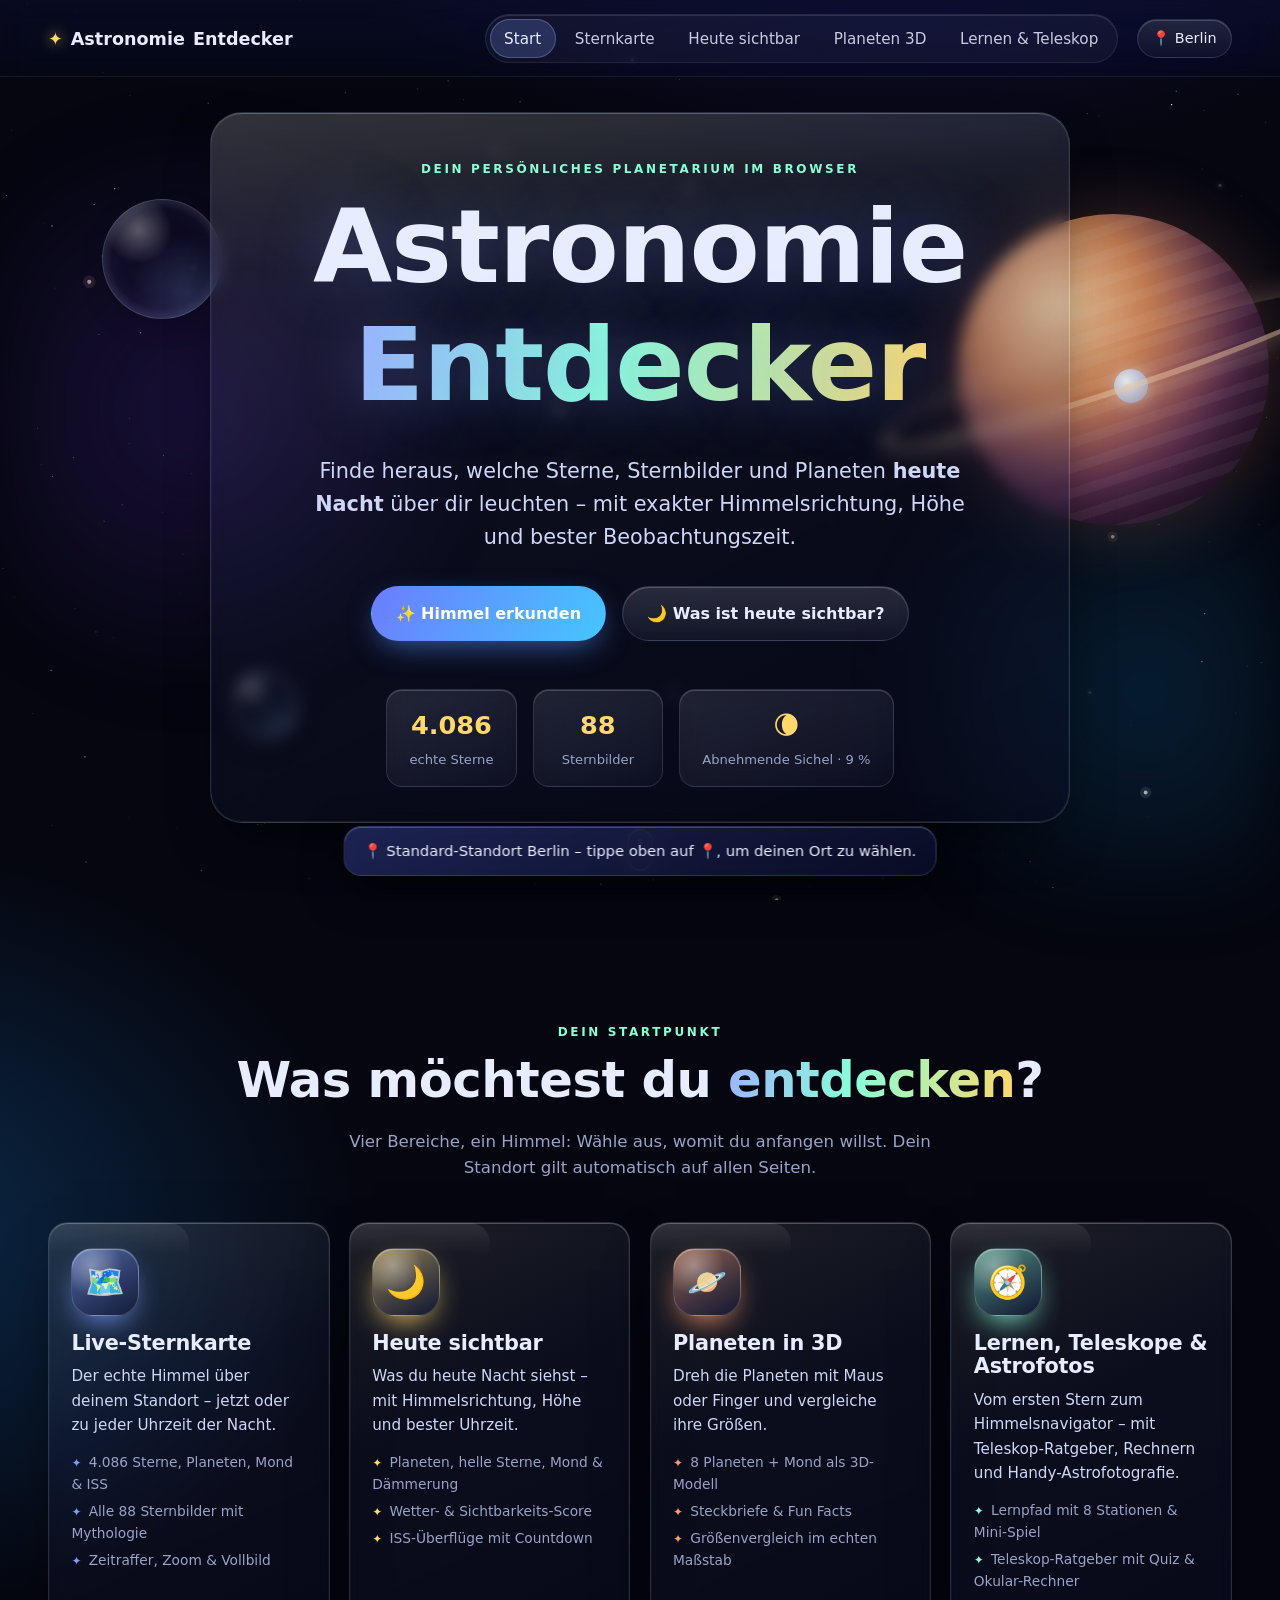
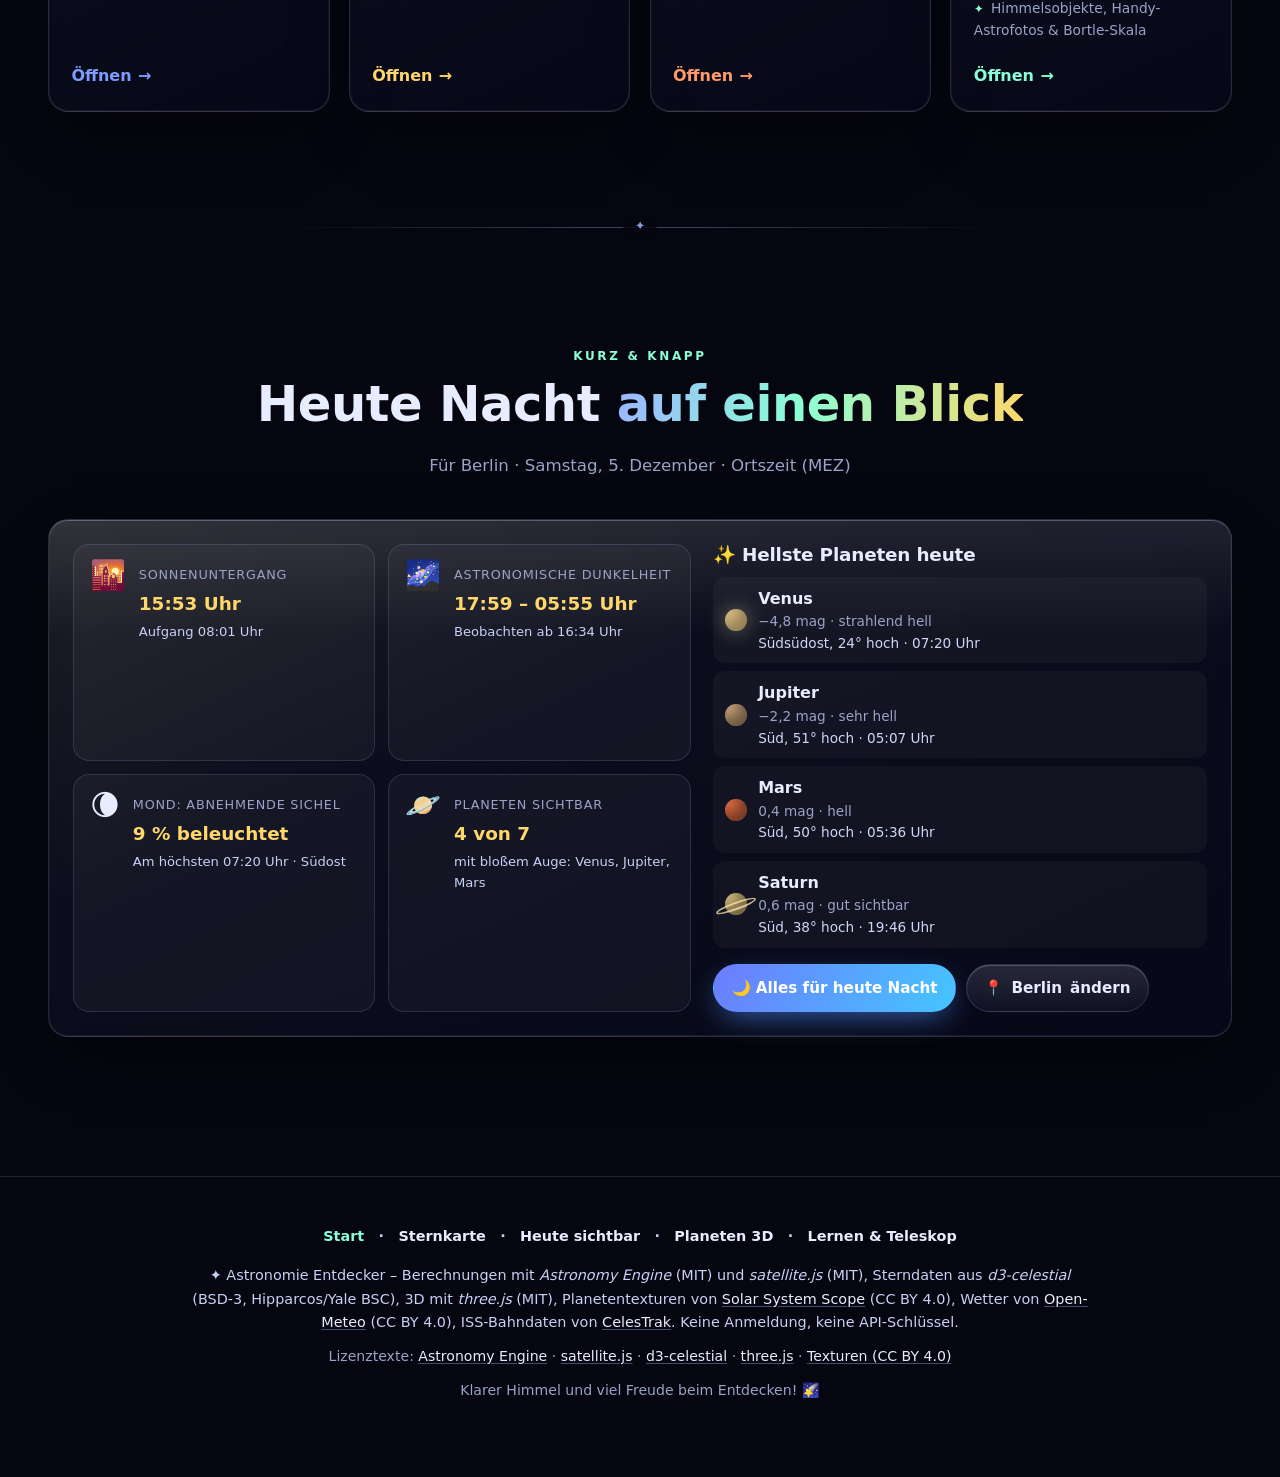
==== commit 96ffae7c: "v8: Lernen – Teleskop-Ratgeber mit Quiz, Okular-Rechner, Himmelsobjekte, Handy-Astrofotografie und L" ====
--- a/index.html
+++ b/index.html
@@ -20,7 +20,7 @@
   if (m[h]) location.replace(m[h]);
 })();
 </script>
-<link rel="stylesheet" href="css/style.css?v=7">
+<link rel="stylesheet" href="css/style.css?v=8">
 </head>
 <body class="page-start">
 <canvas id="bg-stars" aria-hidden="true"></canvas>
@@ -97,9 +97,9 @@
     </a>
     <a class="card glass page-card reveal pc-learn" href="lernen.html">
       <span class="pc-orb" aria-hidden="true">🧭</span>
-      <h3>Sterne lesen &amp; Teleskop</h3>
-      <p>Vom ersten Stern zum Himmelsnavigator – und spielerisch das Teleskop verstehen.</p>
-      <ul class="pc-list"><li>Lernpfad mit 8 Stationen &amp; Mini-Spiel</li><li>Animiertes Teleskop zum Antippen</li><li>Bau-Puzzle, Quiz &amp; Profi-Tipps</li></ul>
+      <h3>Lernen, Teleskope &amp; Astrofotos</h3>
+      <p>Vom ersten Stern zum Himmelsnavigator – mit Teleskop-Ratgeber, Rechnern und Handy-Astrofotografie.</p>
+      <ul class="pc-list"><li>Lernpfad mit 8 Stationen &amp; Mini-Spiel</li><li>Teleskop-Ratgeber mit Quiz &amp; Okular-Rechner</li><li>Himmelsobjekte, Handy-Astrofotos &amp; Bortle-Skala</li></ul>
       <span class="pc-go">Öffnen <span aria-hidden="true">→</span></span>
     </a>
   </div>
@@ -157,12 +157,12 @@
 <button class="to-top" id="toTop" type="button" aria-label="Nach oben" hidden>↑</button>
 <div class="toast" id="toast" role="status" aria-live="polite"></div>
 
-<script src="js/vendor/astronomy.browser.min.js?v=7"></script>
-<script src="js/data/cities.js?v=7"></script>
-<script src="js/core.js?v=7"></script>
-<script src="js/background.js?v=7"></script>
-<script src="js/glance.js?v=7"></script>
-<script src="js/ux.js?v=7"></script>
-<script src="js/main.js?v=7"></script>
+<script src="js/vendor/astronomy.browser.min.js?v=8"></script>
+<script src="js/data/cities.js?v=8"></script>
+<script src="js/core.js?v=8"></script>
+<script src="js/background.js?v=8"></script>
+<script src="js/glance.js?v=8"></script>
+<script src="js/ux.js?v=8"></script>
+<script src="js/main.js?v=8"></script>
 </body>
 </html>
--- a/css/style.css
+++ b/css/style.css
@@ -954,3 +954,239 @@
   .page-heute .loc-panel{flex-direction:row;flex-wrap:wrap;justify-content:center;gap:.7rem 1rem}
   .page-heute .loc-panel>p{flex-basis:100%;text-align:center}
 }
+
+/* ===================== v8: Lernen – Ratgeber, Rechner, Objekte, Astrofoto, Bortle ===================== */
+/* Teleskop-Bauarten */
+.st-tabs{display:flex;flex-wrap:wrap;gap:.45rem;margin-bottom:1rem}
+.st-layout{display:grid;grid-template-columns:minmax(0,1.05fr) minmax(0,1fr);gap:1.2rem;align-items:start}
+.st-stage{padding:1rem 1rem .6rem;position:sticky;top:90px}
+.st-svg svg{width:100%;height:auto;display:block}
+.st-cap{margin:.4rem .2rem 0}
+.st-tube{fill:rgba(124,156,255,.08);stroke:rgba(170,190,255,.45);stroke-width:2}
+.st-tube.smart{fill:rgba(138,255,214,.07)}
+.st-lens{fill:rgba(138,220,255,.35);stroke:#9fe3ff;stroke-width:2}
+.st-mirror{fill:none;stroke:#cfe0ff;stroke-width:6;stroke-linecap:round}
+.st-mirror2{stroke:#cfe0ff;stroke-width:5;stroke-linecap:round}
+.st-mirror2b{fill:#cfe0ff}
+.st-corr{fill:rgba(138,220,255,.25);stroke:#9fe3ff}
+.st-eye{fill:rgba(255,215,106,.18);stroke:var(--gold);stroke-width:1.5}
+.st-prism{fill:rgba(138,255,214,.12);stroke:var(--acc2);stroke-width:1.5}
+.st-chip{fill:#2b3466;stroke:var(--acc2)}
+.st-ray{fill:none;stroke:rgba(255,215,106,.55);stroke-width:2;stroke-dasharray:8 8;animation:stFlow 1.2s linear infinite}
+@keyframes stFlow{to{stroke-dashoffset:-32}}
+.st-ph{fill:url(#stPhG)}
+.st-focus{fill:var(--gold);animation:stPulse 1.6s ease-in-out infinite;transform-box:fill-box;transform-origin:center}
+@keyframes stPulse{50%{transform:scale(1.6);opacity:.6}}
+.st-lbl{fill:var(--muted);font-size:14px;font-family:var(--font)}
+.st-lbl.sm{font-size:11px}
+.st-rocker{fill:url(#stWood);stroke:#e2b07a;stroke-width:1.5}
+.st-base{fill:#5b3a1e}
+.st-bear{fill:#3a2410;stroke:#e2b07a}
+.st-dob-tube{transform-origin:310px 150px;animation:stNod 6s ease-in-out infinite}
+@keyframes stNod{0%,100%{transform:rotate(0)}50%{transform:rotate(-7deg)}}
+.st-wave{fill:none;stroke:var(--acc2);stroke-width:2.5;stroke-linecap:round;animation:stWave 1.6s ease-in-out infinite}
+@keyframes stWave{50%{opacity:.25}}
+.st-phone-b{fill:#151933;stroke:rgba(170,190,255,.5);stroke-width:2}
+.st-phone-s{fill:#05060f}
+.st-stack circle{fill:#fff}
+.st-gal1{fill:#ff9ad5;opacity:.35;animation:stGrow 4s ease-in-out infinite}
+.st-gal2{fill:#ffe9b8;opacity:.8;animation:stGrow 4s ease-in-out infinite}
+@keyframes stGrow{0%{opacity:0}70%,100%{opacity:.85}}
+.st-head{display:flex;gap:.8rem;align-items:center;margin-bottom:.5rem}
+.st-head h3{margin:0}.st-head .eyebrow{margin:0 0 .2em}
+.st-emoji,.sq-emoji{font-size:2.2rem;line-height:1;filter:drop-shadow(0 0 12px rgba(124,156,255,.6))}
+#stInfo{padding:1.2rem 1.3rem}
+.st-pc{display:grid;grid-template-columns:1fr 1fr;gap:.8rem}
+.st-pc h4{font-size:.92rem;margin-bottom:.3rem}
+.st-list{list-style:none;padding:0;margin:0 0 .8rem;font-size:.88rem}
+.st-list li{position:relative;padding-left:1.25rem;margin-bottom:.3rem}
+.st-list li::before{position:absolute;left:0;top:0}
+.st-list.ok li::before{content:"✓";color:var(--ok)}
+.st-list.no li::before{content:"✗";color:var(--no)}
+.st-list.warn li::before{content:"!";color:var(--gold);font-weight:800}
+.st-rates{display:grid;grid-template-columns:1fr 1fr;gap:.4rem .9rem;margin:.4rem 0 .8rem}
+.st-rate{display:flex;flex-direction:column;gap:.2rem;font-size:.82rem;color:var(--muted)}
+.st-meter{display:block;height:8px;border-radius:9px;background:rgba(255,255,255,.08);overflow:hidden;min-width:60px}
+.st-meter i{display:block;height:100%;width:calc(var(--v) * 100%);border-radius:inherit;background:linear-gradient(90deg,#6c7cff,#8affd6);animation:stBar .9s cubic-bezier(.2,.8,.2,1)}
+@keyframes stBar{from{width:0}}
+.st-facts{display:grid;grid-template-columns:1.5fr 1fr;gap:.6rem;margin-bottom:.7rem}
+.st-facts>div{background:rgba(0,0,0,.22);border:1px solid var(--glass-b);border-radius:12px;padding:.55rem .7rem;display:flex;flex-direction:column;gap:.15rem}
+.st-facts span{font-size:.75rem;color:var(--muted)}.st-facts b{font-size:.86rem;font-weight:600}
+.st-stars span{color:rgba(255,255,255,.18);letter-spacing:.05em}.st-stars span.on{color:var(--gold);text-shadow:0 0 8px rgba(255,215,106,.6)}
+.st-best{background:rgba(138,255,214,.07);border:1px solid rgba(138,255,214,.25);border-radius:12px;padding:.6rem .8rem;font-size:.9rem;margin:0}
+.st-table-wrap{padding:.6rem;overflow-x:auto;-webkit-overflow-scrolling:touch}
+.st-table{min-width:760px;display:grid}
+.st-tr{display:grid;grid-template-columns:1.6fr repeat(4,1fr) .9fr 1.6fr;gap:.6rem;align-items:center;padding:.55rem .6rem;border-bottom:1px solid var(--line);font-size:.86rem}
+.st-tr:last-child{border-bottom:0}
+.st-th{font-size:.75rem;color:var(--muted);font-weight:700}
+.st-tr small{display:block;color:var(--muted);font-size:.74rem}
+/* Quiz */
+#scopeQuiz{padding:1.3rem;max-width:760px;margin:0 auto}
+.sq-opts{display:grid;grid-template-columns:1fr 1fr;gap:.55rem;margin-bottom:.6rem}
+.sq-back{margin-top:.3rem}
+.sq-result{animation:sqIn .5s cubic-bezier(.2,.8,.2,1)}
+@keyframes sqIn{from{opacity:0;transform:translateY(12px) scale(.98)}}
+.sq-win{display:flex;gap:1rem;align-items:center;background:linear-gradient(120deg,rgba(108,124,255,.22),rgba(138,255,214,.12));border:1px solid rgba(160,185,255,.4);border-radius:16px;padding:.9rem 1.1rem;margin-bottom:.9rem}
+.sq-win h3{margin:0;font-size:1.5rem}.sq-win p{margin:0}
+.sq-emoji{font-size:2.8rem;animation:sqBob 3s ease-in-out infinite}
+@keyframes sqBob{50%{transform:translateY(-5px) rotate(-6deg)}}
+.sq-bars{display:grid;gap:.35rem;margin:.9rem 0 .6rem}
+.sq-bar{display:grid;grid-template-columns:170px 1fr;gap:.6rem;align-items:center;font-size:.82rem;color:var(--muted)}
+.sq-bar i{display:block;height:8px;border-radius:9px;width:var(--w);background:linear-gradient(90deg,#6c7cff,#8affd6);animation:stBar 1s cubic-bezier(.2,.8,.2,1)}
+.learn-actions{display:flex;flex-wrap:wrap;gap:.6rem;align-items:center;margin-top:.8rem}
+/* Rechner */
+.calc-layout{display:grid;grid-template-columns:minmax(0,1fr) minmax(0,1fr);gap:1.2rem;align-items:start}
+.calc-form{padding:1.1rem 1.2rem}
+.calc-form .field input,.calc-form .field select{min-width:0;width:100%}
+.oc-chips{display:flex;flex-wrap:wrap;gap:.35rem;margin:.1rem 0 .4rem}
+.oc-chips .chip{padding:.3rem .65rem;font-size:.8rem}
+.oc-res{display:grid;grid-template-columns:repeat(auto-fill,minmax(150px,1fr));gap:.55rem;margin-top:.8rem}
+.oc-out{background:rgba(0,0,0,.24);border:1px solid var(--glass-b);border-radius:14px;padding:.6rem .75rem;display:flex;flex-direction:column;gap:.1rem;min-width:0}
+.oc-out span{font-size:.74rem;color:var(--muted)}
+.oc-out b{font-size:1.35rem;font-variant-numeric:tabular-nums;background:linear-gradient(100deg,#c8d4ff,#8affd6);-webkit-background-clip:text;background-clip:text;color:transparent}
+.oc-out small{font-size:.72rem;color:var(--muted);line-height:1.3}
+.oc-w{border-radius:12px;padding:.6rem .8rem;margin:.7rem 0 0;font-size:.88rem}
+.oc-w.ok{background:rgba(93,242,176,.1);border:1px solid rgba(93,242,176,.35)}
+.oc-w.warn{background:rgba(255,215,106,.1);border:1px solid rgba(255,215,106,.4)}
+.oc-w.bad{background:rgba(255,138,138,.12);border:1px solid rgba(255,138,138,.45);animation:shake .4s}
+.oc-view{padding:1.1rem 1.2rem}
+.oc-view-head{display:flex;flex-wrap:wrap;justify-content:space-between;gap:.5rem;align-items:center}
+.oc-view-head h4{margin:0}
+.oc-obj{display:flex;flex-wrap:wrap;gap:.35rem}
+.oc-obj .chip{padding:.3rem .65rem;font-size:.8rem}
+.oc-svg-wrap{max-width:360px;margin:.8rem auto .4rem}
+.oc-svg-wrap svg{width:100%;height:auto;display:block}
+.oc-barrel{fill:#0b0d1d;stroke:rgba(170,190,255,.25);stroke-width:2}
+.oc-field{fill:#02030a}
+.oc-rim{fill:none;stroke:rgba(0,0,0,.9);stroke-width:10;filter:drop-shadow(0 0 6px #000)}
+.oc-obj-g{animation:ocIn .5s cubic-bezier(.2,.8,.2,1);transform-origin:150px 150px}
+@keyframes ocIn{from{transform:scale(.6);opacity:0}}
+.oc-mare{fill:#8f8a7e;opacity:.45}.oc-crater{fill:#a39d90;opacity:.5}
+.oc-star{fill:#dfe8ff;filter:drop-shadow(0 0 2px #9db4ff)}
+.oc-neb{fill:rgba(140,170,255,.07)}
+.oc-jup{fill:#e9d3ae}.oc-band{fill:#b58d63;opacity:.6}
+/* Belichtung */
+.ex-slider b{color:var(--gold);font-size:1rem}
+.ex-sky{fill:#070a1c}
+.ex-st{fill:#fff;filter:drop-shadow(0 0 2px #cfe0ff)}
+.ex-tr{stroke:#fff;stroke-linecap:round;opacity:.9}
+.ex-ground{fill:#03040a}
+.pill.warn{background:rgba(255,215,106,.12);color:var(--gold);border:1px solid rgba(255,215,106,.35)}
+/* Objekte */
+.obj-bar{display:flex;flex-wrap:wrap;gap:.8rem;align-items:center;justify-content:space-between;padding:.7rem 1rem;margin-bottom:1rem}
+.obj-grid{grid-template-columns:repeat(auto-fill,minmax(300px,1fr))}
+.obj-card{padding:1.1rem 1.2rem;display:flex;flex-direction:column}
+.obj-pic{position:relative;border-radius:14px;overflow:hidden;background:radial-gradient(circle at 50% 40%,#151a44,#05060f);margin-bottom:.8rem;border:1px solid var(--glass-b)}
+.obj-art{display:block;width:100%;height:auto;transition:filter .6s,opacity .6s}
+.obj-tag{position:absolute;top:.45rem;left:.55rem;font-size:1.3rem}
+.obj-honest{background:rgba(0,0,0,.22);border-left:3px solid var(--acc2);border-radius:8px;padding:.5rem .7rem}
+.obj-ex{list-style:none;padding:0;margin:.2rem 0 .4rem;display:grid;gap:.5rem}
+.obj-ex li{display:flex;flex-wrap:wrap;gap:.4rem .6rem;align-items:center;justify-content:space-between;border-top:1px solid var(--line);padding-top:.5rem}
+.obj-ex li>div{display:flex;flex-direction:column;min-width:0;flex:1 1 160px}
+.obj-ex small{color:var(--muted);font-size:.76rem}
+.obj-show{font-size:.78rem;padding:.3rem .65rem}
+.obj-ex .pill{white-space:normal}
+.obj-eye .obj-art{filter:grayscale(1) blur(1.6px) brightness(.7) contrast(.8)}
+.obj-eye .obj-pic::after{content:"👁️ so ungefähr im Okular";position:absolute;right:.5rem;bottom:.4rem;font-size:.7rem;color:var(--muted);background:rgba(0,0,0,.5);padding:.1rem .45rem;border-radius:9px}
+.ob-bg{fill:#fff;opacity:.45}
+.ob-red{fill:#ffae6a}.ob-blue{fill:#bcd2ff}.ob-gold{fill:#ffe2a0}.ob-white{fill:#fff}
+.ob-glow-r{fill:rgba(255,140,80,.14)}.ob-glow-b{fill:rgba(140,180,255,.18)}
+.ob-pulse{animation:obPulse 3.2s ease-in-out infinite;transform-box:fill-box;transform-origin:center}.ob-pulse.d2{animation-delay:-1.4s}
+@keyframes obPulse{50%{transform:scale(1.12)}}
+.ob-orbit{transform-origin:100px 65px;animation:obOrbit 7s linear infinite}
+@keyframes obOrbit{to{transform:rotate(360deg)}}
+.ob-path{fill:none;stroke:rgba(255,255,255,.12);stroke-dasharray:3 4}
+.ob-tw{animation:obTw 2.6s ease-in-out infinite;animation-delay:calc(var(--d) * -1)}
+@keyframes obTw{50%{opacity:.35}}
+.ob-haze{fill:rgba(120,160,255,.08)}
+.ob-glob{fill:rgba(255,226,160,.12)}
+.ob-neb1{fill:rgba(255,110,160,.35);filter:blur(6px)}.ob-neb2{fill:rgba(120,220,255,.3);filter:blur(6px)}
+.ob-drift{animation:obDrift 9s ease-in-out infinite alternate}
+@keyframes obDrift{to{transform:translate(6px,-3px) scale(1.04)}}
+.ob-ring{fill:none;stroke:rgba(138,255,214,.75);stroke-width:4;filter:blur(.6px)}
+.ob-gal{fill:rgba(200,200,255,.25);filter:blur(3px)}
+.ob-arm{fill:none;stroke:rgba(200,210,255,.35);stroke-width:5;stroke-linecap:round;filter:blur(2px)}
+.ob-core{fill:#fff4d8;filter:blur(2px)}
+.ob-spin{transform-origin:100px 65px;animation:obSpin 30s linear infinite}
+@keyframes obSpin{to{transform:rotate(360deg) }}
+.ob-tail{fill:rgba(160,220,255,.4);filter:blur(1.5px)}
+.ob-met{stroke:#fff;stroke-width:1.6;stroke-linecap:round;stroke-dasharray:40 200;animation:obMet 3s linear infinite}.ob-met.d2{animation-delay:-1.5s}
+@keyframes obMet{from{stroke-dashoffset:40}to{stroke-dashoffset:-200}}
+/* Astrofoto */
+.af-steps{list-style:none;padding:0;margin:0;display:grid;grid-template-columns:repeat(auto-fill,minmax(260px,1fr));gap:.8rem}
+.af-step{display:flex;gap:.7rem;align-items:flex-start;padding:.9rem 1rem;position:relative}
+.af-step h4{margin:0 0 .25rem}.af-step p{margin:0}
+.af-num{flex:0 0 auto;width:1.8rem;height:1.8rem;border-radius:50%;display:grid;place-items:center;font-weight:800;font-size:.85rem;background:linear-gradient(120deg,#6c7cff,#45c6ff);color:#fff}
+.af-ic{font-size:1.4rem;line-height:1.3}
+.af-motive{grid-template-columns:repeat(auto-fill,minmax(280px,1fr))}
+.af-card{padding:1rem 1.1rem}
+.af-art{display:block;width:100%;height:auto;border-radius:12px;background:radial-gradient(circle at 60% 30%,#141a46,#05060f);margin-bottom:.7rem;border:1px solid var(--glass-b)}
+.af-tube{fill:#2b3466;stroke:rgba(170,190,255,.5)}.af-tube-end{fill:#39437c}.af-eyepiece{fill:#1b2048;stroke:var(--gold)}
+.af-phone{animation:afSlide 5s ease-in-out infinite}
+@keyframes afSlide{0%,15%{transform:translateX(0)}45%,85%{transform:translateX(34px)}100%{transform:translateX(0)}}
+.af-phone-body{fill:#151933;stroke:rgba(170,190,255,.6);stroke-width:1.5}.af-phone-screen{fill:#03040a}
+.af-moon-img{fill:#e9e5d8;animation:afShow 5s ease-in-out infinite}
+@keyframes afShow{0%,30%{opacity:0}50%,85%{opacity:1}100%{opacity:0}}
+.af-moon circle:first-child{fill:#f1ecdc;filter:drop-shadow(0 0 8px rgba(255,240,200,.6))}
+.af-crater{fill:#bfb8a5}
+.af-ray{fill:none;stroke:rgba(255,215,106,.6);stroke-width:1.5;stroke-dasharray:6 6;animation:stFlow 1.2s linear infinite}
+.af-stars circle,.af-edit-stars circle{fill:#fff}
+.af-stars circle{animation:obTw 3s ease-in-out infinite;animation-delay:calc(var(--d) * -1)}
+.af-mw-band{animation:afMw 6s ease-in-out infinite alternate}
+@keyframes afMw{to{opacity:.6}}
+.af-hill{fill:#03040a}
+.af-trails circle{fill:none;stroke:#cfe0ff;stroke-width:1.2;opacity:var(--o);transform:rotate(var(--a));animation:afTrail 40s linear infinite}
+.af-trails circle.af-polaris{fill:#fff;stroke:none;opacity:1;animation:none}
+@keyframes afTrail{to{transform:rotate(calc(var(--a) + 360deg))}}
+.af-photo{fill:#0b1030;stroke:rgba(170,190,255,.4)}
+.af-photo-glow{fill:rgba(255,170,90,.3);animation:afEdit 5s ease-in-out infinite}
+@keyframes afEdit{0%,15%{opacity:1}50%,85%{opacity:0}100%{opacity:1}}
+.af-edit-stars circle{animation:afEditS 5s ease-in-out infinite}
+@keyframes afEditS{0%,15%{opacity:.35}50%,85%{opacity:1}100%{opacity:.35}}
+.af-sliders line{stroke:rgba(170,190,255,.4);stroke-width:3;stroke-linecap:round}
+.af-knob{fill:var(--acc2);animation:afKnob 5s ease-in-out infinite}
+@keyframes afKnob{0%,15%{transform:translateX(0)}50%,85%{transform:translateX(100px)}100%{transform:translateX(0)}}
+/* Bortle */
+.bortle-layout{display:grid;grid-template-columns:minmax(0,1.4fr) minmax(0,1fr);gap:1.2rem;align-items:start}
+.bortle-stage{position:relative;padding:0;overflow:hidden}
+#bortleCanvas{display:block;width:100%;border-radius:var(--r)}
+.bortle-badge{position:absolute;left:.8rem;top:.8rem;background:rgba(0,0,0,.55);border:1px solid rgba(255,255,255,.2);border-left:4px solid var(--bc,#7c9cff);padding:.3rem .7rem;border-radius:10px;font-size:.85rem;backdrop-filter:blur(6px);max-width:calc(100% - 1.6rem)}
+.bortle-info{padding:1.1rem 1.2rem}
+.bortle-slider b{color:var(--gold);font-size:1.2rem}
+.bortle-slider input[type=range]{background:linear-gradient(90deg,#0b1030,#3a3456 50%,#ffb05a)}
+.bortle-ticks{display:flex;justify-content:space-between;font-size:.72rem;color:var(--muted);margin:-.3rem .3rem .8rem}
+.bortle-facts{display:grid;gap:.35rem;font-size:.84rem}
+.bortle-facts span{background:rgba(0,0,0,.22);border:1px solid var(--glass-b);border-radius:10px;padding:.4rem .6rem}
+#bortleText h4{margin-bottom:.3rem}
+/* Sternenparks */
+.park{padding:1rem 1.1rem}
+.park-top{display:flex;gap:.7rem;align-items:center;margin-bottom:.4rem}
+.park-top h4{margin:0}.park-top p{margin:0}
+.park-ic{font-size:1.6rem}
+.park-tags{display:flex;flex-wrap:wrap;gap:.35rem;margin-top:.4rem}
+.red-btn{margin-top:.4rem}
+
+@media (max-width:980px){
+  .st-layout,.calc-layout,.bortle-layout{grid-template-columns:1fr}
+  .st-stage{position:relative;top:0}
+}
+@media (max-width:560px){
+  .st-pc,.st-rates,.st-facts,.sq-opts{grid-template-columns:1fr}
+  .st-rates{grid-template-columns:1fr 1fr}
+  .sq-bar{grid-template-columns:120px 1fr}
+  .calc-form .field-row{flex-direction:column;gap:0}
+  .oc-res{grid-template-columns:1fr 1fr}
+  .oc-out b{font-size:1.15rem}
+  .obj-grid,.af-motive,.af-steps{grid-template-columns:minmax(0,1fr)}
+  #scopeQuiz,#stInfo{padding:1rem}
+  .st-lbl{font-size:16px}
+}
+@media (prefers-reduced-motion:reduce){
+  .st-ray,.st-focus,.st-dob-tube,.st-wave,.st-gal1,.st-gal2,.ob-pulse,.ob-orbit,.ob-tw,.ob-drift,.ob-spin,.ob-met,.af-phone,.af-moon-img,.af-ray,.af-stars circle,.af-mw-band,.af-trails circle,.af-photo-glow,.af-edit-stars circle,.af-knob,.sq-emoji{animation:none!important}
+  .st-ph{display:none}
+}
+.calc-out{padding:.4rem 1rem 1rem;grid-column:1}
+.calc-layout>.oc-view{grid-column:2;grid-row:1 / span 2}
+@media (max-width:980px){.calc-out,.calc-layout>.oc-view{grid-column:auto;grid-row:auto}}
+.bortle-stage>.bortle-badge{position:absolute;z-index:2}
+@media (max-width:560px){.calc-form .field-row{flex-direction:row;gap:.6rem}.calc-form .field{font-size:.8rem}}
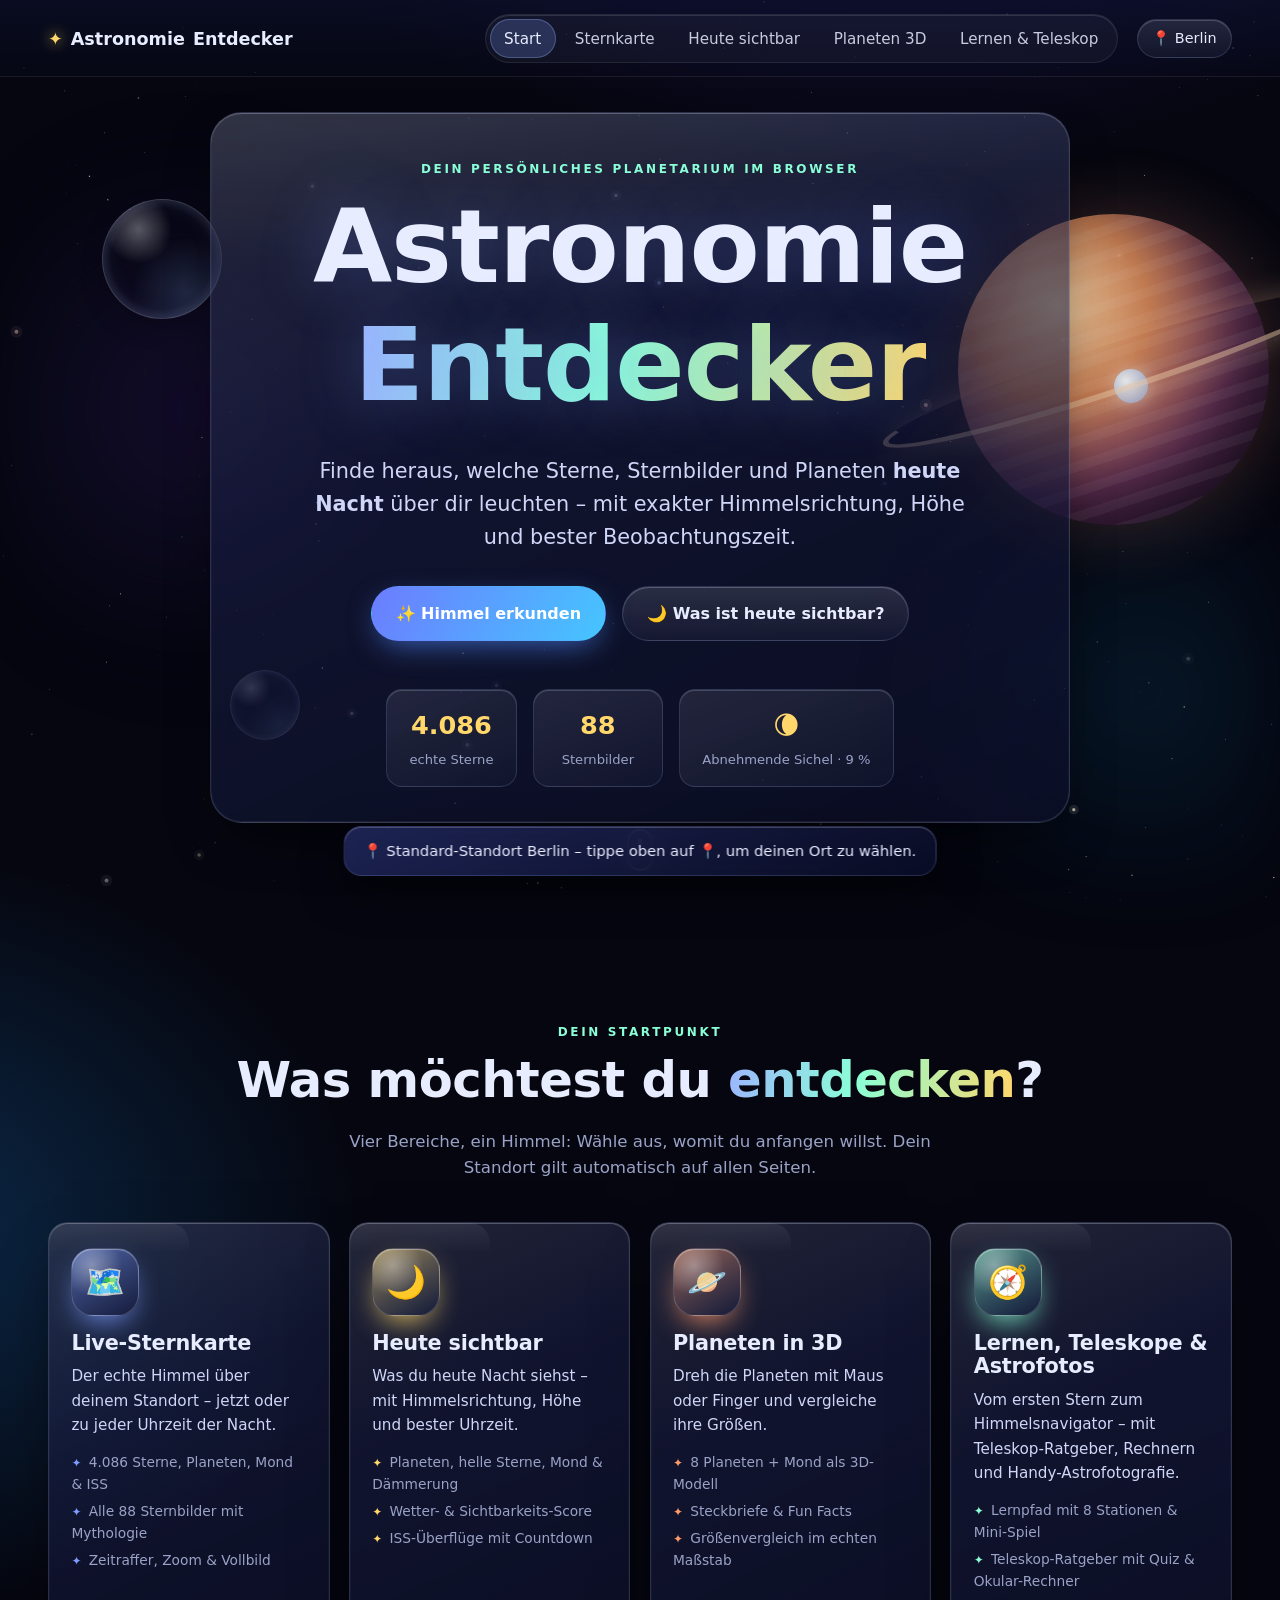
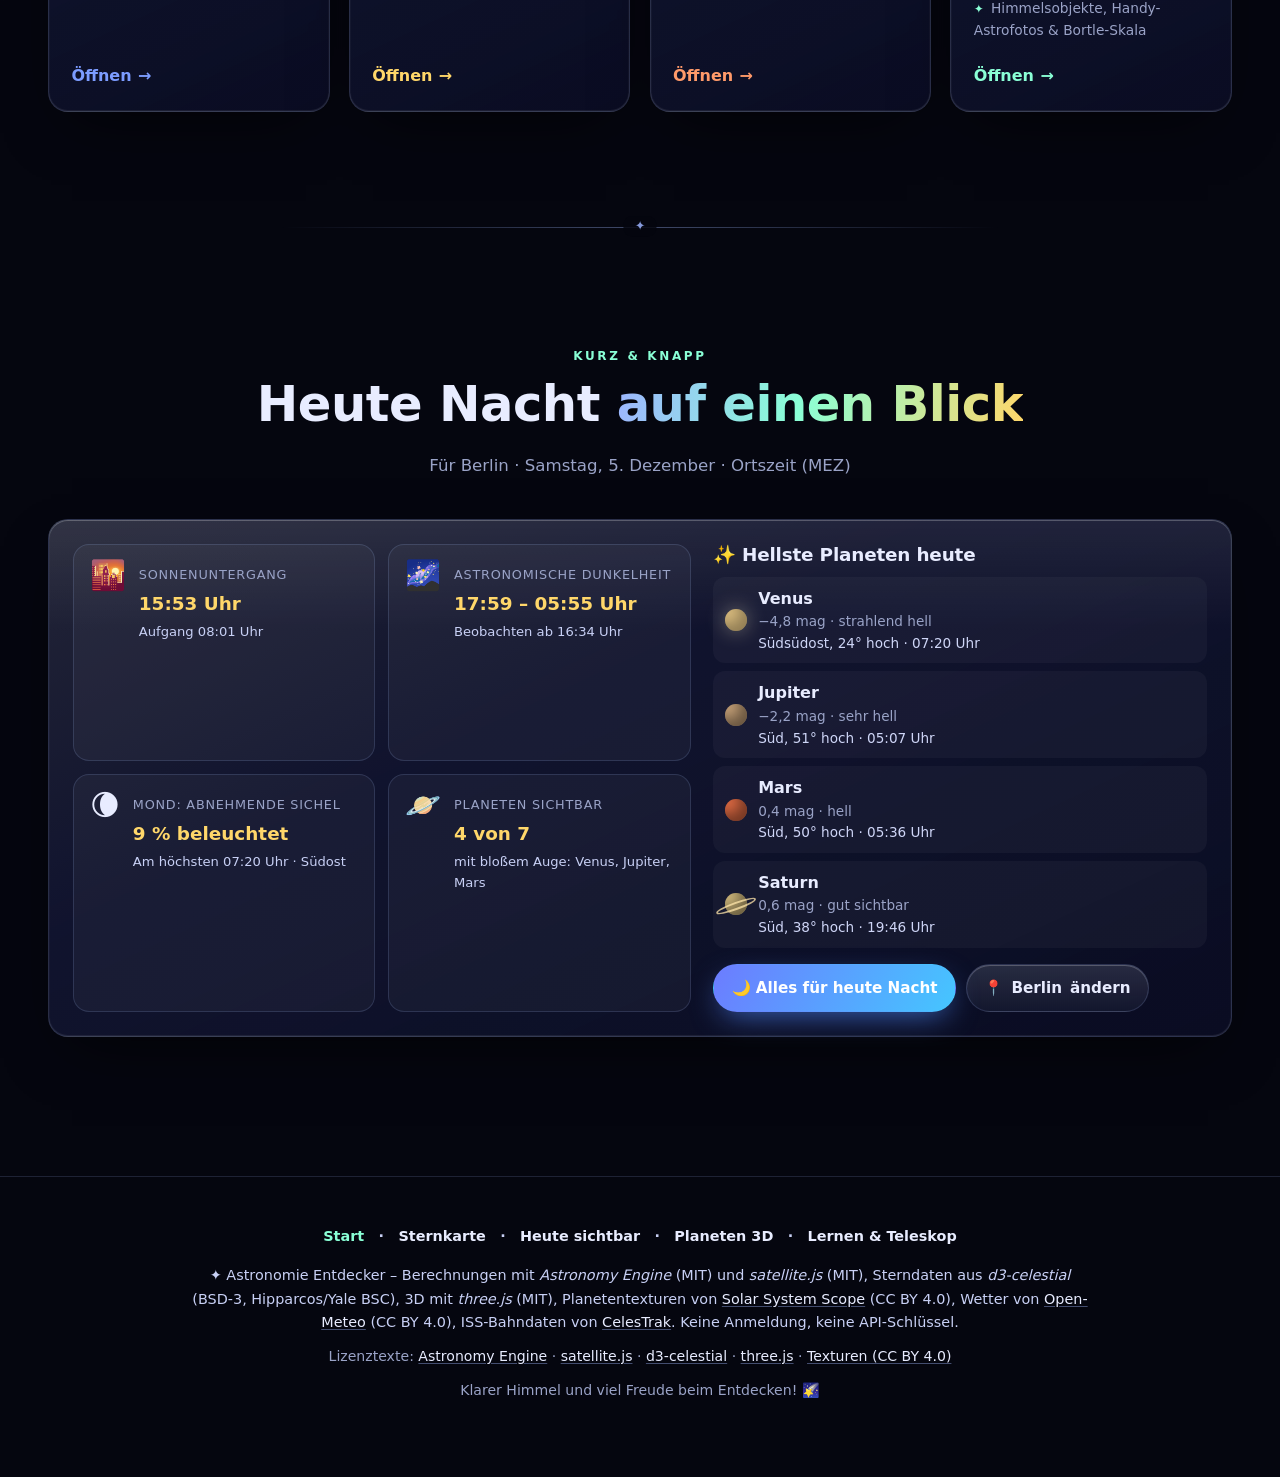
==== commit 88d2eaf3: "v9: Performance – kein Live-Blur mehr hinter Karten/Chips/Kopfzeile, Nebel ohne Weichzeichner, SVG-G" ====
--- a/index.html
+++ b/index.html
@@ -20,7 +20,7 @@
   if (m[h]) location.replace(m[h]);
 })();
 </script>
-<link rel="stylesheet" href="css/style.css?v=8">
+<link rel="stylesheet" href="css/style.css?v=9">
 </head>
 <body class="page-start">
 <canvas id="bg-stars" aria-hidden="true"></canvas>
@@ -157,12 +157,12 @@
 <button class="to-top" id="toTop" type="button" aria-label="Nach oben" hidden>↑</button>
 <div class="toast" id="toast" role="status" aria-live="polite"></div>
 
-<script src="js/vendor/astronomy.browser.min.js?v=8"></script>
-<script src="js/data/cities.js?v=8"></script>
-<script src="js/core.js?v=8"></script>
-<script src="js/background.js?v=8"></script>
-<script src="js/glance.js?v=8"></script>
-<script src="js/ux.js?v=8"></script>
-<script src="js/main.js?v=8"></script>
+<script src="js/vendor/astronomy.browser.min.js?v=9"></script>
+<script src="js/data/cities.js?v=9"></script>
+<script src="js/core.js?v=9"></script>
+<script src="js/background.js?v=9"></script>
+<script src="js/glance.js?v=9"></script>
+<script src="js/ux.js?v=9"></script>
+<script src="js/main.js?v=9"></script>
 </body>
 </html>
--- a/css/style.css
+++ b/css/style.css
@@ -1190,3 +1190,81 @@
 @media (max-width:980px){.calc-out,.calc-layout>.oc-view{grid-column:auto;grid-row:auto}}
 .bortle-stage>.bortle-badge{position:absolute;z-index:2}
 @media (max-width:560px){.calc-form .field-row{flex-direction:row;gap:.6rem}.calc-form .field{font-size:.8rem}}
+
+/* ===================== v9: Performance (Desktop) =====================
+   Ursache des Ruckelns: Dutzende backdrop-filter-Flächen über einem bewegten Hintergrund
+   (Nebel mit filter:blur(60px) + animiertes Sternfeld) mussten in jedem Frame neu weichgezeichnet werden –
+   auf großen Desktop-Fenstern sehr teuer. Jetzt: vorab „gefrostete“, halbtransparente Flächen statt Live-Blur;
+   Live-Blur nur noch für die Kopfzeile und kurzlebige Overlays (Modal, Tooltip, Toast). */
+.nebula{filter:none}
+.nebula span{will-change:transform;opacity:.75}
+.nebula span:nth-child(1){background:radial-gradient(circle,rgba(75,42,154,.95) 0%,rgba(75,42,154,.45) 30%,rgba(75,42,154,.12) 52%,transparent 70%)}
+.nebula span:nth-child(2){background:radial-gradient(circle,rgba(15,90,138,.95) 0%,rgba(15,90,138,.45) 30%,rgba(15,90,138,.12) 52%,transparent 70%)}
+.nebula span:nth-child(3){background:radial-gradient(circle,rgba(138,42,106,.95) 0%,rgba(138,42,106,.45) 30%,rgba(138,42,106,.12) 52%,transparent 70%)}
+.glass{backdrop-filter:none;-webkit-backdrop-filter:none;
+  background:linear-gradient(155deg,rgba(255,255,255,.10) 0%,rgba(120,140,255,.06) 38%,rgba(10,12,36,.42) 100%),rgba(16,20,52,.5)}
+.glass:not(.sky-wrap):not(.modal-card)::after{mix-blend-mode:normal;background:linear-gradient(180deg,rgba(255,255,255,.07),transparent 22%),linear-gradient(115deg,transparent 35%,rgba(255,255,255,.07) 48%,rgba(255,255,255,.015) 55%,transparent 62%);background-size:100% 100%,260% 100%;background-position:0 0,130% 0}
+.glass:not(.sky-wrap):not(.modal-card):hover::after{background-position:0 0,-30% 0}
+.fold-btn{backdrop-filter:none;-webkit-backdrop-filter:none;background:linear-gradient(155deg,rgba(255,255,255,.07),rgba(120,140,255,.04) 45%,rgba(10,12,36,.35)),rgba(16,20,52,.45)}
+.fold-btn:hover{background:linear-gradient(155deg,rgba(255,255,255,.1),rgba(120,140,255,.08) 45%,rgba(10,12,36,.35)),rgba(16,20,52,.45)}
+.chip,.loc-chip,.btn-ghost,.stat,.to-top,.glass-orb,.learn-hint,.sky-info,.bortle-badge{backdrop-filter:none;-webkit-backdrop-filter:none}
+.chip,.loc-chip{background:linear-gradient(180deg,rgba(255,255,255,.10),rgba(255,255,255,.03)),rgba(14,18,46,.45)}
+.btn-ghost{background:linear-gradient(180deg,rgba(255,255,255,.12),rgba(255,255,255,.03)),rgba(14,18,46,.45)}
+.stat{background:linear-gradient(160deg,rgba(255,255,255,.09),rgba(255,255,255,.02)),rgba(14,18,46,.4)}
+.to-top{background:linear-gradient(155deg,rgba(255,255,255,.16),rgba(40,50,120,.55)),rgba(14,18,46,.6)}
+.chip.active{background:rgba(124,156,255,.3)}
+.page-subnav .chip.active{background:rgba(138,255,214,.16)}
+.fx-lite .glass,.fx-lite .fold-btn{backdrop-filter:none;-webkit-backdrop-filter:none}
+/* Animationen außerhalb des Bildschirms anhalten (Klasse setzt ux.js per IntersectionObserver) */
+.ae-off,.ae-off *,.ae-off *::before,.ae-off *::after{animation-play-state:paused!important}
+.ae-hidden *,.ae-hidden *::before,.ae-hidden *::after{animation-play-state:paused!important}
+.nebula span{mix-blend-mode:normal}
+.nav{backdrop-filter:none;-webkit-backdrop-filter:none;background:linear-gradient(180deg,rgba(14,18,48,.55),rgba(8,10,30,.3))}
+.nav.scrolled{backdrop-filter:none;-webkit-backdrop-filter:none;background:linear-gradient(180deg,rgba(16,20,54,.96),rgba(8,10,30,.92))}
+/* Glüh-Effekte in animierten SVGs: statt teurer Weichzeichner-Filter (die bei jeder Animation das ganze SVG neu
+   filtern) ein weicher, halbtransparenter Rand – sieht fast gleich aus, kostet aber kaum etwas */
+#scopeSvg .lens{filter:none;stroke:rgba(143,214,255,.45);stroke-width:5}
+.eye-glow{filter:none;stroke:rgba(255,215,106,.35);stroke-width:7;paint-order:stroke}
+.finder-target{filter:none;stroke:rgba(255,255,255,.3);stroke-width:6;paint-order:stroke}
+.lp-lens{filter:none;stroke-width:3;stroke:rgba(143,214,255,.9)}
+.lp-mirror{filter:none;stroke:#dde8ff;stroke-width:6}
+.ray{filter:none}
+.focus{filter:none;stroke:rgba(255,211,74,.4);stroke-width:7;paint-order:stroke}
+.lp .photons circle{filter:none;stroke:rgba(255,211,74,.35);stroke-width:6;paint-order:stroke}
+@keyframes lensGlow{0%,10%,40%,100%{stroke:rgba(143,214,255,.9);stroke-width:3}20%{stroke:#dff6ff;stroke-width:6}}
+@keyframes mirrorGlow{0%,35%,60%,100%{stroke:#dde8ff;stroke-width:6}47%{stroke:#fff;stroke-width:9}}
+.arc-dot{filter:none;stroke:rgba(138,255,214,.4);stroke-width:5;paint-order:stroke}
+.oc-star{filter:none}
+.ex-st{filter:none}
+.af-moon circle:first-child{filter:none;stroke:rgba(255,240,200,.25);stroke-width:6;paint-order:stroke}
+.af-mw-band{animation:none}
+/* Objekt-Illustrationen: Farbverläufe statt Blur-Filter */
+.ob-neb1,.ob-neb2,.ob-gal,.ob-arm,.ob-core,.ob-tail,.ob-ring{filter:none}
+.ob-neb1{fill:url(#obNebP)}.ob-neb2{fill:url(#obNebB)}.ob-gal{fill:url(#obGal)}.ob-core{fill:url(#obCore)}.ob-tail{fill:url(#obTail)}
+.ob-arm{stroke:rgba(200,210,255,.22);stroke-width:7}
+.ob-ring{stroke:rgba(138,255,214,.7);stroke-width:4.5}
+/* Pulsierende Leuchtschatten: Schatten fest, nur die Deckkraft/Größe einer Ebene animieren (läuft auf der Grafikkarte) */
+.sun-ic{animation:none;position:relative}
+.sun-ic::after{content:"";position:absolute;inset:0;border-radius:50%;box-shadow:0 0 45px #ffb547cc,0 0 90px #ff6a3d77;opacity:0;animation:glowFade 4s ease-in-out infinite;pointer-events:none}
+@keyframes glowFade{50%{opacity:1}}
+.live-dot{animation:none;position:relative;box-shadow:none}
+.live-dot::after{content:"";position:absolute;inset:0;border-radius:50%;background:rgba(93,242,176,.55);animation:livePing 1.4s ease-out infinite;pointer-events:none}
+@keyframes livePing{0%{transform:scale(1);opacity:.8}100%{transform:scale(3.3);opacity:0}}
+@media (prefers-reduced-motion:reduce){.sun-ic::after,.live-dot::after{animation:none}}
+.ae-scrolling main *,.ae-scrolling main *::before,.ae-scrolling main *::after{animation-play-state:paused!important}
+.af-trails circle{transform:none;animation:none}
+.af-trails circle:not(.af-polaris){transform:initial}
+.af-rot{animation:afRot 40s linear infinite}
+@keyframes afRot{to{transform:rotate(360deg)}}
+.obj-art{position:relative}
+.obj-tag{z-index:0}
+@media (prefers-reduced-motion:reduce){.af-rot{animation:none}}
+/* Sternspuren: eine gemeinsam drehende Gruppe statt 26 einzeln animierter Kreise (weniger Grafik-Ebenen) */
+.af-trails circle{animation:none}
+.af-rot{animation:afRot 40s linear infinite}
+@keyframes afRot{to{transform:rotate(360deg)}}
+.obj-art{position:relative}
+@media (prefers-reduced-motion:reduce){.af-rot{animation:none}}
+.af-stars circle{animation:none}
+.tw{animation:obTw 3.2s ease-in-out infinite}.tw2{animation-delay:-1.1s}.tw3{animation-delay:-2.2s;animation-duration:2.6s}
+@media (prefers-reduced-motion:reduce){.tw{animation:none}}
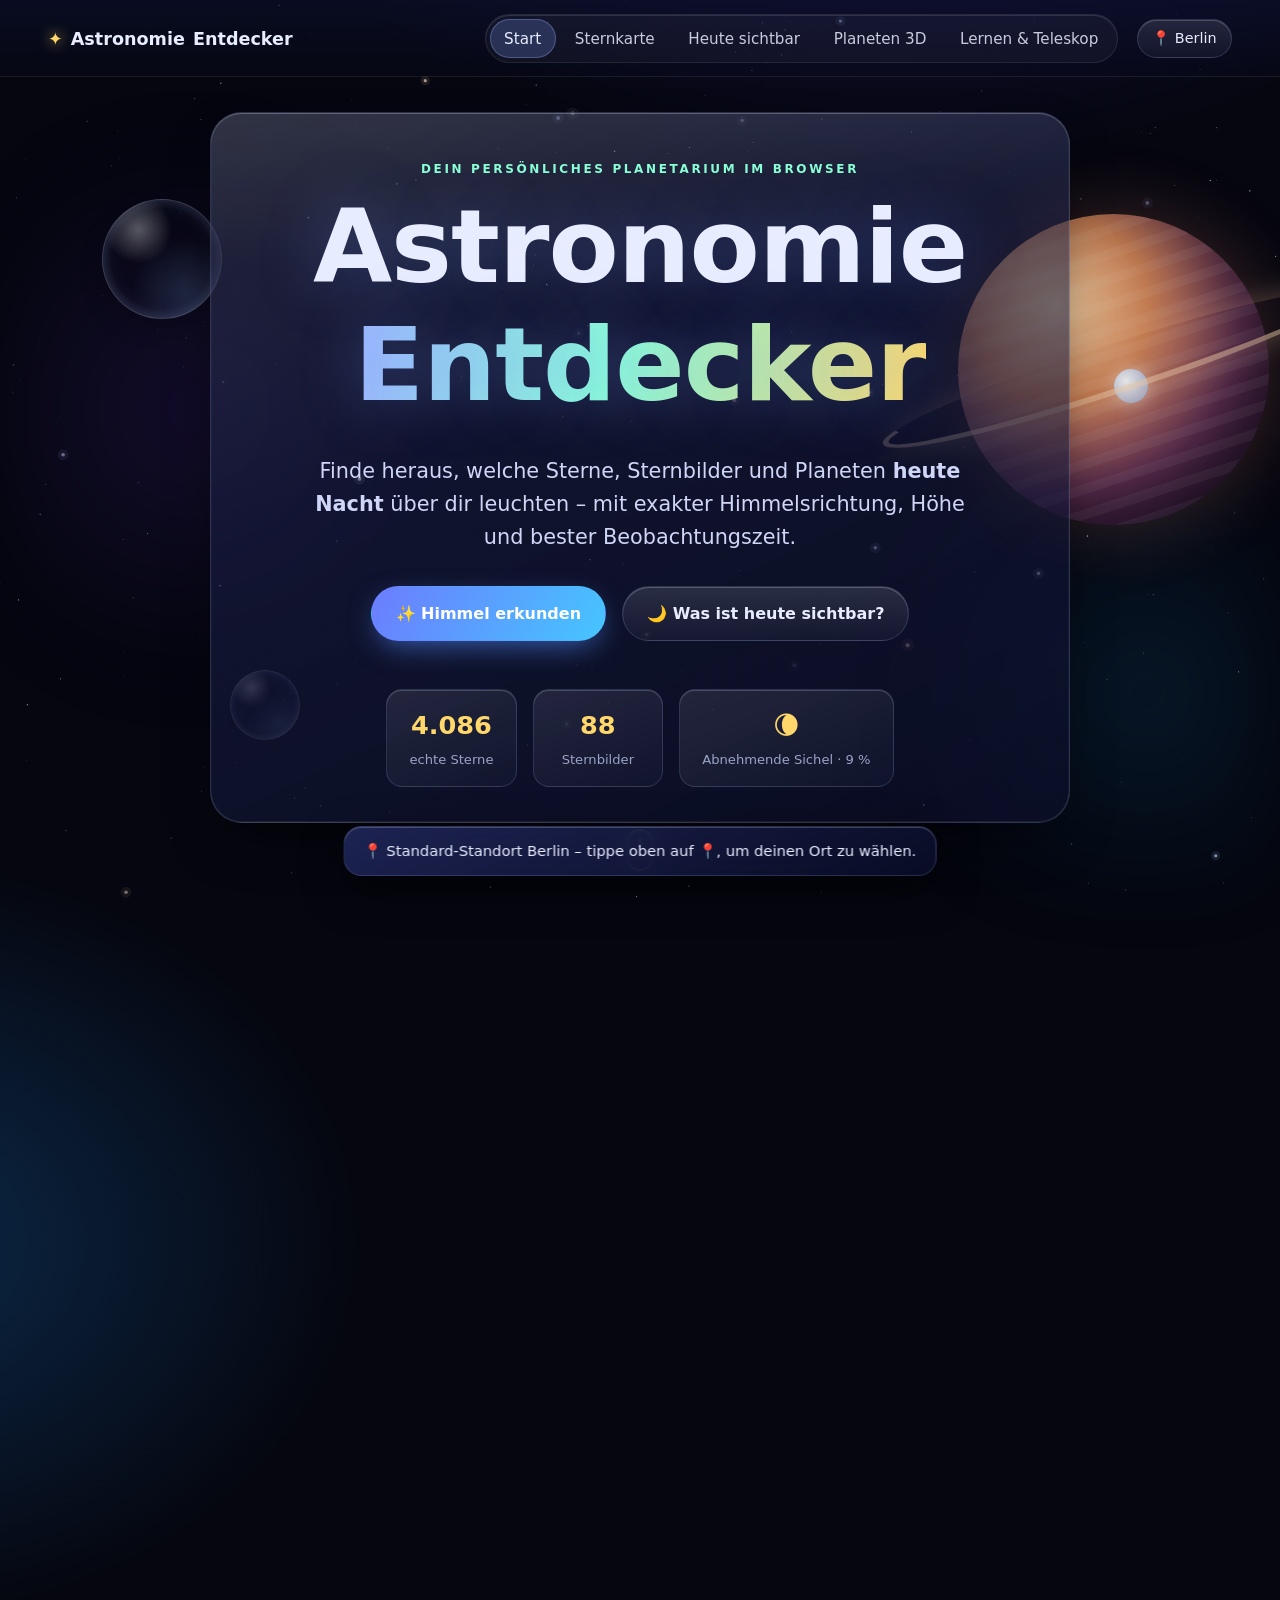
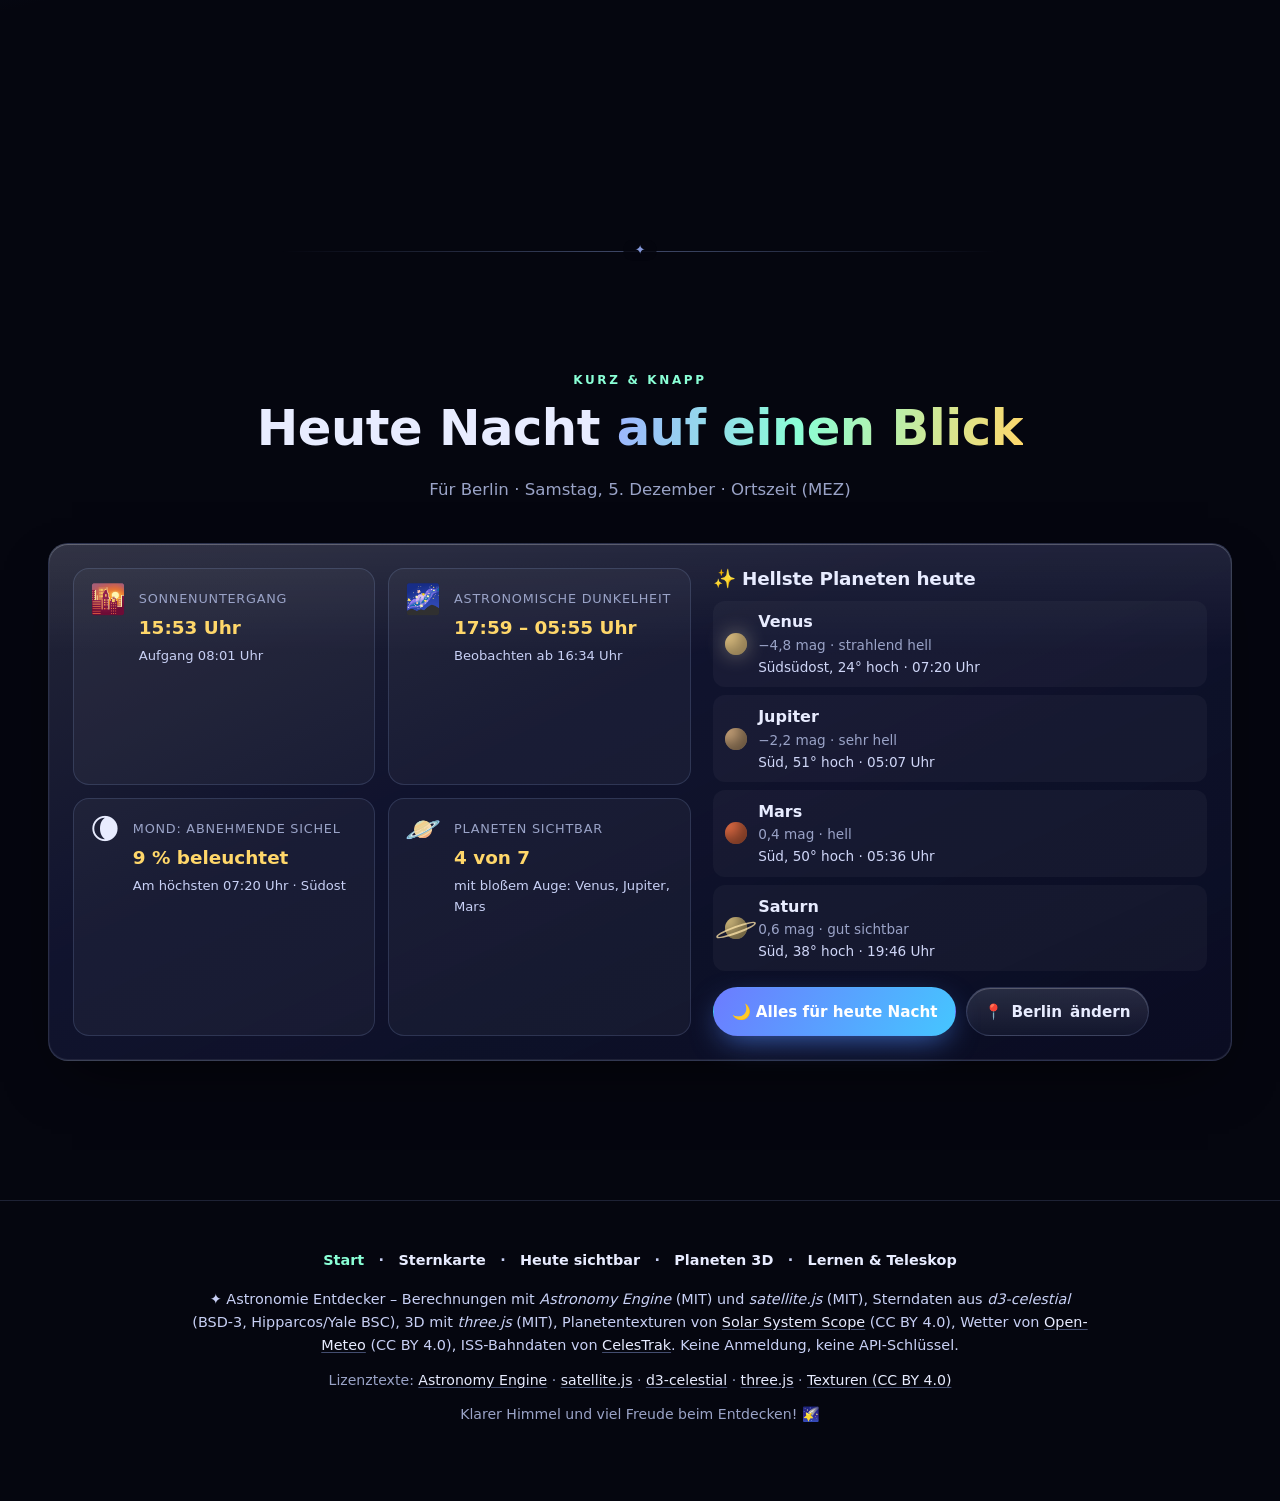
==== commit d3f2882a: "v10: Lernen als Schritt-für-Schritt-Kurs – 27 Lektionen in 3 Stufen (Einsteiger → Fortgeschritten → " ====
--- a/index.html
+++ b/index.html
@@ -15,12 +15,12 @@
     'heute-nacht': 'heute.html#heute-nacht', 'fold-hn-planets': 'heute.html#fold-hn-planets', 'fold-hn-stars': 'heute.html#fold-hn-stars',
     'wetter': 'heute.html#wetter', 'fold-wx-timeline': 'heute.html#fold-wx-timeline', 'iss': 'heute.html#iss', 'fold-iss-passes': 'heute.html#fold-iss-passes',
     'planeten': 'planeten.html',
-    'sterne-lesen': 'lernen.html#sterne-lesen', 'fold-hand': 'lernen.html#fold-hand', 'fold-find': 'lernen.html#fold-find', 'fold-pro-tipps': 'lernen.html#fold-pro-tipps', 'fold-apps': 'lernen.html#fold-apps',
+    'sterne-lesen': 'lernen.html#lektion-lernpfad', 'fold-hand': 'lernen.html#fold-hand', 'fold-find': 'lernen.html#fold-find', 'fold-pro-tipps': 'lernen.html#fold-pro-tipps', 'fold-apps': 'lernen.html#fold-apps',
     'einsteiger': 'lernen.html#einsteiger', 'fold-compare': 'lernen.html#fold-compare', 'fold-games': 'lernen.html#fold-games', 'fold-obs-tipps': 'lernen.html#fold-obs-tipps' };
   if (m[h]) location.replace(m[h]);
 })();
 </script>
-<link rel="stylesheet" href="css/style.css?v=9">
+<link rel="stylesheet" href="css/style.css?v=10">
 </head>
 <body class="page-start">
 <canvas id="bg-stars" aria-hidden="true"></canvas>
@@ -97,9 +97,9 @@
     </a>
     <a class="card glass page-card reveal pc-learn" href="lernen.html">
       <span class="pc-orb" aria-hidden="true">🧭</span>
-      <h3>Lernen, Teleskope &amp; Astrofotos</h3>
-      <p>Vom ersten Stern zum Himmelsnavigator – mit Teleskop-Ratgeber, Rechnern und Handy-Astrofotografie.</p>
-      <ul class="pc-list"><li>Lernpfad mit 8 Stationen &amp; Mini-Spiel</li><li>Teleskop-Ratgeber mit Quiz &amp; Okular-Rechner</li><li>Himmelsobjekte, Handy-Astrofotos &amp; Bortle-Skala</li></ul>
+      <h3>Lernkurs: Sterne, Teleskope &amp; Astrofotos</h3>
+      <p>Schritt für Schritt vom ersten Stern zum Astro-Experten – 27 kurze Lektionen, sortiert von leicht nach schwer.</p>
+      <ul class="pc-list"><li>3 Stufen: Einsteiger · Fortgeschritten · Experte</li><li>Fortschrittsleiste, Kurz-Checks &amp; Mini-Spiele</li><li>Teleskop-Ratgeber, Okular-Rechner &amp; Handy-Astrofotos</li></ul>
       <span class="pc-go">Öffnen <span aria-hidden="true">→</span></span>
     </a>
   </div>
@@ -157,12 +157,12 @@
 <button class="to-top" id="toTop" type="button" aria-label="Nach oben" hidden>↑</button>
 <div class="toast" id="toast" role="status" aria-live="polite"></div>
 
-<script src="js/vendor/astronomy.browser.min.js?v=9"></script>
-<script src="js/data/cities.js?v=9"></script>
-<script src="js/core.js?v=9"></script>
-<script src="js/background.js?v=9"></script>
-<script src="js/glance.js?v=9"></script>
-<script src="js/ux.js?v=9"></script>
-<script src="js/main.js?v=9"></script>
+<script src="js/vendor/astronomy.browser.min.js?v=10"></script>
+<script src="js/data/cities.js?v=10"></script>
+<script src="js/core.js?v=10"></script>
+<script src="js/background.js?v=10"></script>
+<script src="js/glance.js?v=10"></script>
+<script src="js/ux.js?v=10"></script>
+<script src="js/main.js?v=10"></script>
 </body>
 </html>
--- a/css/style.css
+++ b/css/style.css
@@ -1268,3 +1268,122 @@
 .af-stars circle{animation:none}
 .tw{animation:obTw 3.2s ease-in-out infinite}.tw2{animation-delay:-1.1s}.tw3{animation-delay:-2.2s;animation-duration:2.6s}
 @media (prefers-reduced-motion:reduce){.tw{animation:none}}
+
+/* ============ v10: Lernkurs – Schritt für Schritt ============ */
+.course{padding-top:1.5rem;--lvc:var(--acc)}
+.lv1{--lvc:var(--ok)}.lv2{--lvc:var(--acc)}.lv3{--lvc:var(--gold)}
+.course-bar.glass{position:sticky;top:58px;z-index:20;padding:.75rem 1rem .8rem;margin-bottom:1.4rem;background:linear-gradient(160deg,rgba(30,36,92,.94),rgba(10,12,34,.96))}
+.cb-top{display:flex;align-items:center;gap:.8rem}
+.cb-text{flex:1;min-width:0;display:flex;flex-direction:column;line-height:1.25}
+.cb-text b{font-size:1rem}
+.cb-text span{white-space:nowrap;overflow:hidden;text-overflow:ellipsis}
+.cb-pct{font-weight:800;font-size:1.25rem;color:var(--acc2);font-variant-numeric:tabular-nums}
+.cb-home{min-height:40px}
+.cb-bar{height:10px;border-radius:99px;background:rgba(255,255,255,.08);overflow:hidden;margin:.6rem 0 .5rem}
+.cb-bar.small-bar{height:6px;margin:.5rem 0 .8rem}
+.cb-fill{display:block;height:100%;width:0;border-radius:inherit;background:linear-gradient(90deg,var(--ok),var(--acc),var(--gold));transition:width .6s cubic-bezier(.2,.8,.2,1)}
+.co-level .cb-fill{background:var(--lvc)}
+.cb-levels{display:grid;grid-template-columns:repeat(3,1fr);gap:.5rem}
+.cb-lv{display:grid;grid-template-columns:1fr auto;align-items:center;gap:.15rem .5rem;padding:.35rem .6rem;border-radius:12px;border:1px solid var(--glass-b);background:rgba(255,255,255,.03);color:var(--ink);text-decoration:none;font-size:.82rem}
+.cb-lv.current{border-color:var(--lvc);background:rgba(255,255,255,.07)}
+.cb-lv.complete .cb-lv-p{color:var(--lvc)}
+.cb-lv-p{font-weight:700;font-variant-numeric:tabular-nums}
+.cb-mini{grid-column:1/-1;height:4px;border-radius:9px;background:rgba(255,255,255,.08);overflow:hidden}
+.cb-mini span{display:block;height:100%;width:0;background:var(--lvc);transition:width .6s}
+/* Übersicht */
+.course.js .lesson{display:none}
+.course.js .lesson.active{display:block;animation:lessonIn .35s ease-out}
+@keyframes lessonIn{from{opacity:0;transform:translateY(10px)}}
+.course.in-lesson .course-overview{display:none}
+.co-intro{display:flex;flex-wrap:wrap;gap:1rem 2rem;align-items:center;justify-content:space-between;padding:1.2rem 1.4rem;margin-bottom:1.4rem}
+.co-intro>div:first-child{flex:1 1 380px}
+.co-intro p{margin:0}
+.co-intro .eyebrow{margin-bottom:.4rem}
+.co-cta{display:flex;flex-wrap:wrap;gap:.6rem}
+.co-all{font-weight:700;color:var(--gold)}
+.co-levels{display:grid;grid-template-columns:repeat(3,minmax(0,1fr));gap:1.2rem;align-items:start}
+.co-level{padding:1.3rem 1.2rem 1rem;border-top:3px solid var(--lvc);scroll-margin-top:200px}
+.co-level.complete{box-shadow:var(--shadow),0 0 0 1px var(--lvc)}
+.co-lv-head{display:flex;align-items:center;gap:.8rem}
+.co-lv-head h3{margin:0;font-size:1.25rem}
+.co-lv-head .eyebrow{margin:0;color:var(--lvc)}
+.co-lv-ic{font-size:1.9rem}
+.co-lv-pct{margin-left:auto;font-weight:800;color:var(--lvc);font-variant-numeric:tabular-nums}
+.co-lv-meta{margin:.2rem 0 0;color:var(--muted)}
+.co-list{list-style:none;margin:0;padding:0;display:flex;flex-direction:column;gap:.3rem}
+.co-list a{display:flex;align-items:center;gap:.65rem;padding:.55rem .6rem;border-radius:12px;color:var(--ink);text-decoration:none;min-height:44px;transition:background .15s}
+.co-list a:hover{background:rgba(255,255,255,.07)}
+.co-num{flex:0 0 1.9rem;height:1.9rem;border-radius:50%;display:grid;place-items:center;font-size:.8rem;font-weight:700;border:1px solid var(--glass-b);background:rgba(255,255,255,.04)}
+.co-list li.done .co-num{background:var(--lvc);color:#08102a;border-color:transparent}
+.co-list li.done .co-t{color:var(--muted)}
+.co-list li.next a{background:rgba(255,255,255,.06);box-shadow:inset 3px 0 0 var(--lvc)}
+.co-t{flex:1;min-width:0;font-size:.93rem;line-height:1.3}
+.co-min{font-size:.75rem;color:var(--muted);white-space:nowrap}
+.small-btn{padding:.55rem 1.1rem;font-size:.9rem}
+.center-note{text-align:center;margin-top:1.4rem}
+/* Lektion */
+.lesson-head{max-width:860px;margin:0 auto 1.6rem;text-align:center}
+.lesson-head .eyebrow{display:flex;flex-wrap:wrap;justify-content:center;gap:.4rem .8rem;align-items:center;letter-spacing:.12em}
+.lv-badge{color:var(--lvc);border:1px solid var(--lvc);border-radius:99px;padding:.15rem .7rem;background:rgba(255,255,255,.04)}
+.ls-meta{color:var(--muted)}
+.lesson-head h2{font-size:clamp(1.5rem,3.4vw,2.3rem);margin:.2rem 0 .5rem;line-height:1.2}
+.lesson-intro{margin:0 auto;max-width:720px}
+.lesson-body>*+*{margin-top:1.4rem}
+.lesson-sub{margin:2rem 0 .8rem;font-size:1.2rem}
+.lesson-note{padding:1.3rem 1.4rem;max-width:900px;margin-left:auto;margin-right:auto}
+.lesson-points{display:flex;flex-direction:column;gap:.9rem}
+.lesson-points>div{display:flex;gap:.8rem;align-items:flex-start}
+.lesson-points>div>span{font-size:1.4rem;line-height:1.3;flex:0 0 auto}
+.lesson-points p{margin:0}
+.lesson-points.lp-grid{display:grid;grid-template-columns:repeat(2,minmax(0,1fr));gap:.9rem 1.4rem}
+.lesson-check{max-width:900px;margin-left:auto;margin-right:auto;padding:1.1rem 1.3rem}
+.lesson-check .eyebrow{margin-bottom:.3rem}
+.lesson-check .quiz-q{margin:.1rem 0 .7rem;font-weight:600}
+.lc-opts{display:flex;flex-wrap:wrap;gap:.5rem}
+.lc-opts .quiz-opt{flex:1 1 180px;min-height:44px}
+.lc-msg{margin:.6rem 0 0;min-height:1.2em;font-size:.92rem}
+.lesson-check.solved{box-shadow:var(--shadow),0 0 0 1px var(--ok)}
+.lesson-nav.glass{position:sticky;bottom:1rem;z-index:20;display:flex;align-items:center;justify-content:space-between;gap:.6rem;padding:.6rem;margin:2rem auto 0;max-width:900px;background:linear-gradient(160deg,rgba(30,36,92,.94),rgba(10,12,34,.96))}
+.lesson-nav[hidden]{display:none}
+.lesson-nav .btn{min-height:46px}
+.lesson-nav .btn:disabled{opacity:.35;cursor:default}
+.ln-done{min-height:46px}
+.ln-done.on{border-color:var(--ok);color:var(--ok);background:rgba(93,242,176,.1)}
+/* NELM/SQM-Tabelle */
+.bortle-table{display:flex;flex-direction:column;font-size:.9rem}
+.bt-row{display:grid;grid-template-columns:3.5rem minmax(0,1fr) 5.5rem 6.5rem;gap:.6rem;align-items:center;padding:.45rem .8rem;border-bottom:1px solid var(--line)}
+.bt-head{font-weight:700;color:var(--acc2);font-size:.78rem;text-transform:uppercase;letter-spacing:.08em}
+.bt-k{display:inline-grid;place-items:center;width:1.8rem;height:1.8rem;border-radius:50%;border:1px solid var(--glass-b);color:#fff}
+/* Feier */
+.lv-celebrate{position:fixed;left:50%;top:50%;z-index:200;width:min(360px,calc(100vw - 2rem));padding:1.6rem 1.4rem 1.3rem;text-align:center;transform:translate(-50%,-40%) scale(.9);opacity:0;transition:opacity .35s,transform .45s cubic-bezier(.2,1.4,.4,1);background:linear-gradient(160deg,rgba(36,44,110,.97),rgba(10,12,34,.98));border:1px solid var(--lvc);pointer-events:none}
+.lv-celebrate.in{opacity:1;transform:translate(-50%,-50%) scale(1);pointer-events:auto}
+.lv-celebrate h3{margin:.1rem 0 .3rem;color:var(--lvc)}
+.lv-celebrate .eyebrow{margin:.3rem 0 0}
+.lvc-ic{font-size:3rem;animation:lvcPop 1.2s ease-in-out infinite alternate}
+@keyframes lvcPop{to{transform:scale(1.15) rotate(-6deg)}}
+@media (prefers-reduced-motion:reduce){.lvc-ic,.course.js .lesson.active{animation:none}.lv-celebrate{transition:opacity .2s}}
+@media (max-width:960px){.co-levels{grid-template-columns:1fr}}
+@media (max-width:720px){
+  .course{padding-top:.8rem}
+  .course-bar.glass{top:52px;padding:.5rem .7rem .55rem;margin-left:-.25rem;margin-right:-.25rem;border-radius:14px}
+  .cb-home span{display:none}
+  .cb-text b{font-size:.9rem}
+  .cb-text span{font-size:.75rem}
+  .cb-pct{font-size:1.05rem}
+  .cb-bar{height:7px;margin:.4rem 0 .35rem}
+  .cb-levels{gap:.3rem}
+  .cb-lv{font-size:.7rem;padding:.2rem .4rem;gap:.1rem .3rem}
+  .cb-lv-name{display:none}
+  .lesson-head{margin-bottom:1.1rem}
+  .lesson-note,.lesson-check{padding:1rem}
+  .lesson-points.lp-grid{grid-template-columns:1fr}
+  .html-lesson-pad{padding-bottom:5rem}
+  .lesson-nav.glass{position:fixed;left:.5rem;right:.5rem;bottom:calc(.5rem + env(safe-area-inset-bottom));margin:0;padding:.45rem;border-radius:16px;gap:.4rem}
+  .lesson-nav .btn{flex:1 1 0;padding:.6rem .5rem;justify-content:center}
+  .ln-done{flex:0 0 auto;font-size:.78rem;padding:.4rem .6rem;max-width:8.5rem;white-space:normal;line-height:1.15}
+  .ae-in-lesson body{padding-bottom:5.2rem}
+  .ae-in-lesson .to-top{bottom:5.6rem}
+  .bt-row{grid-template-columns:2.4rem minmax(0,1fr) 4.4rem 5rem;gap:.35rem;padding:.4rem .4rem;font-size:.78rem}
+  .co-intro{padding:1rem}
+  .co-cta .btn{flex:1 1 100%;text-align:center;justify-content:center}
+}
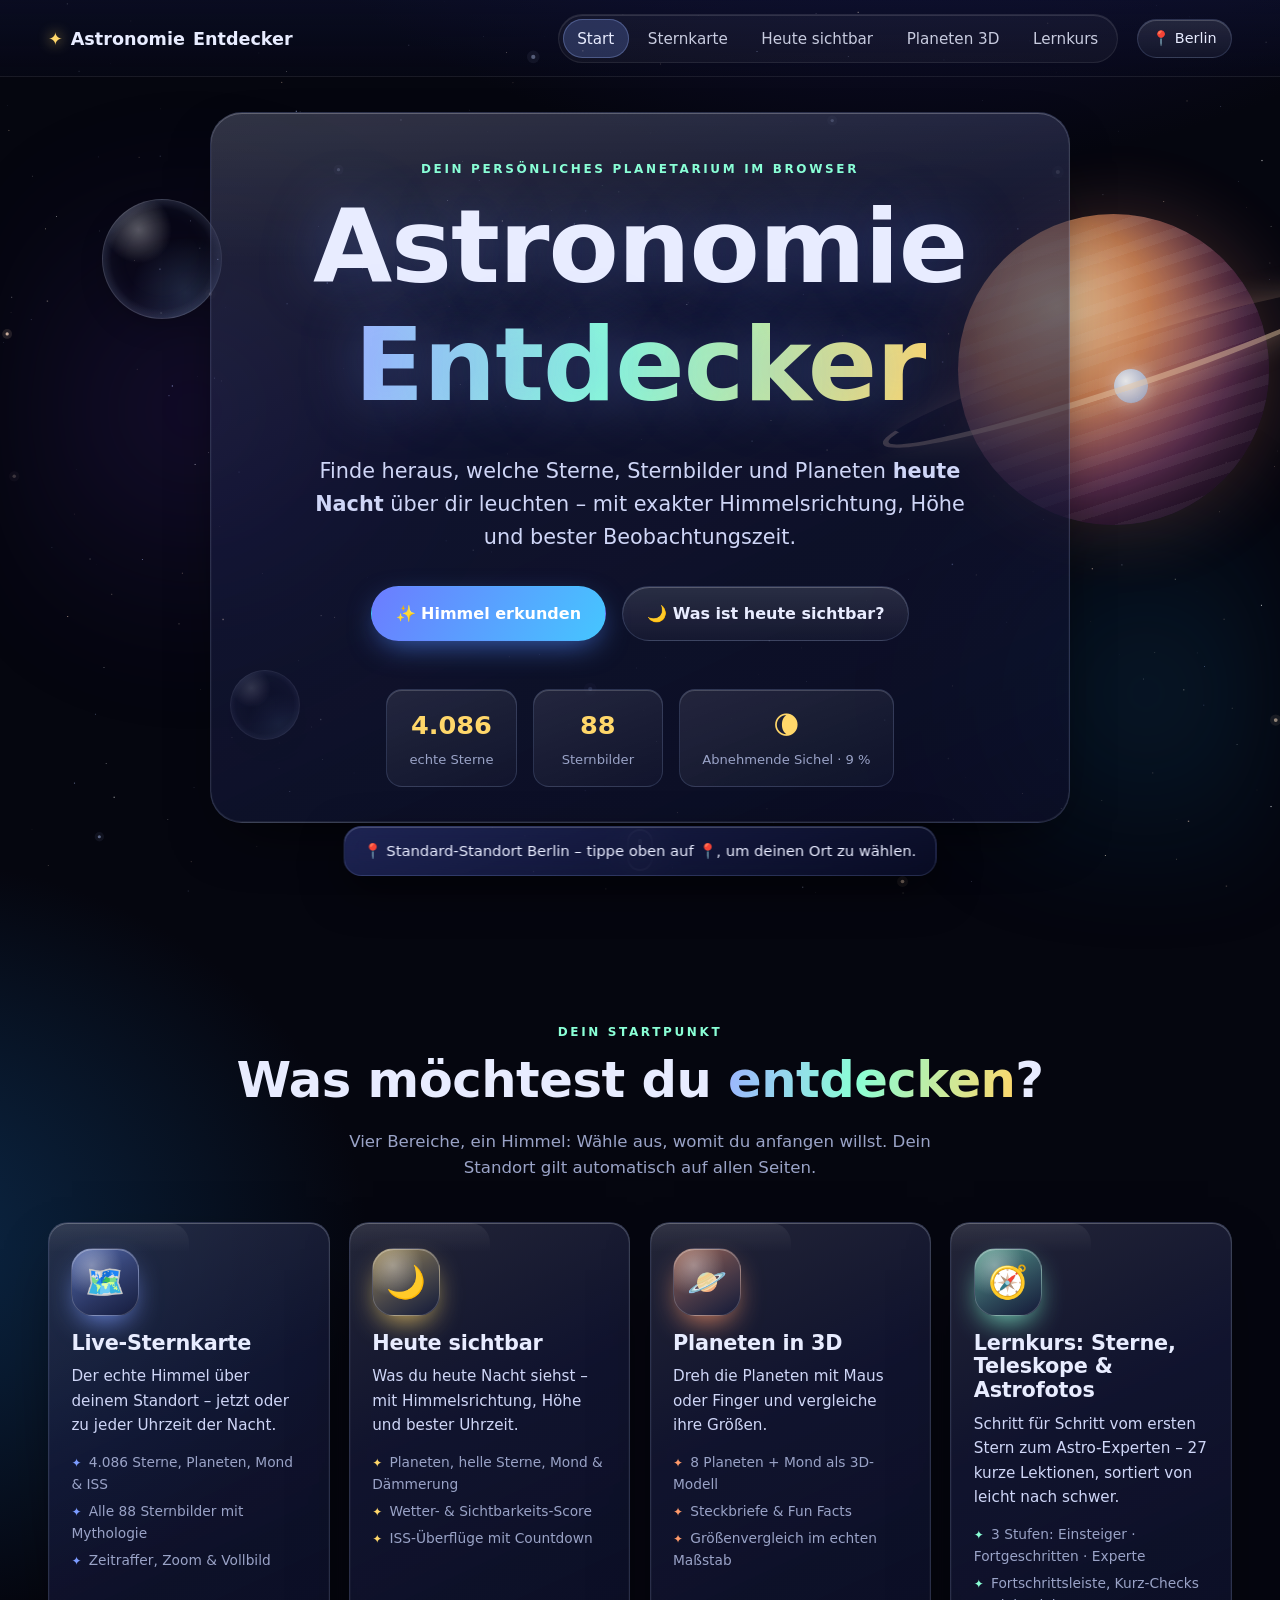
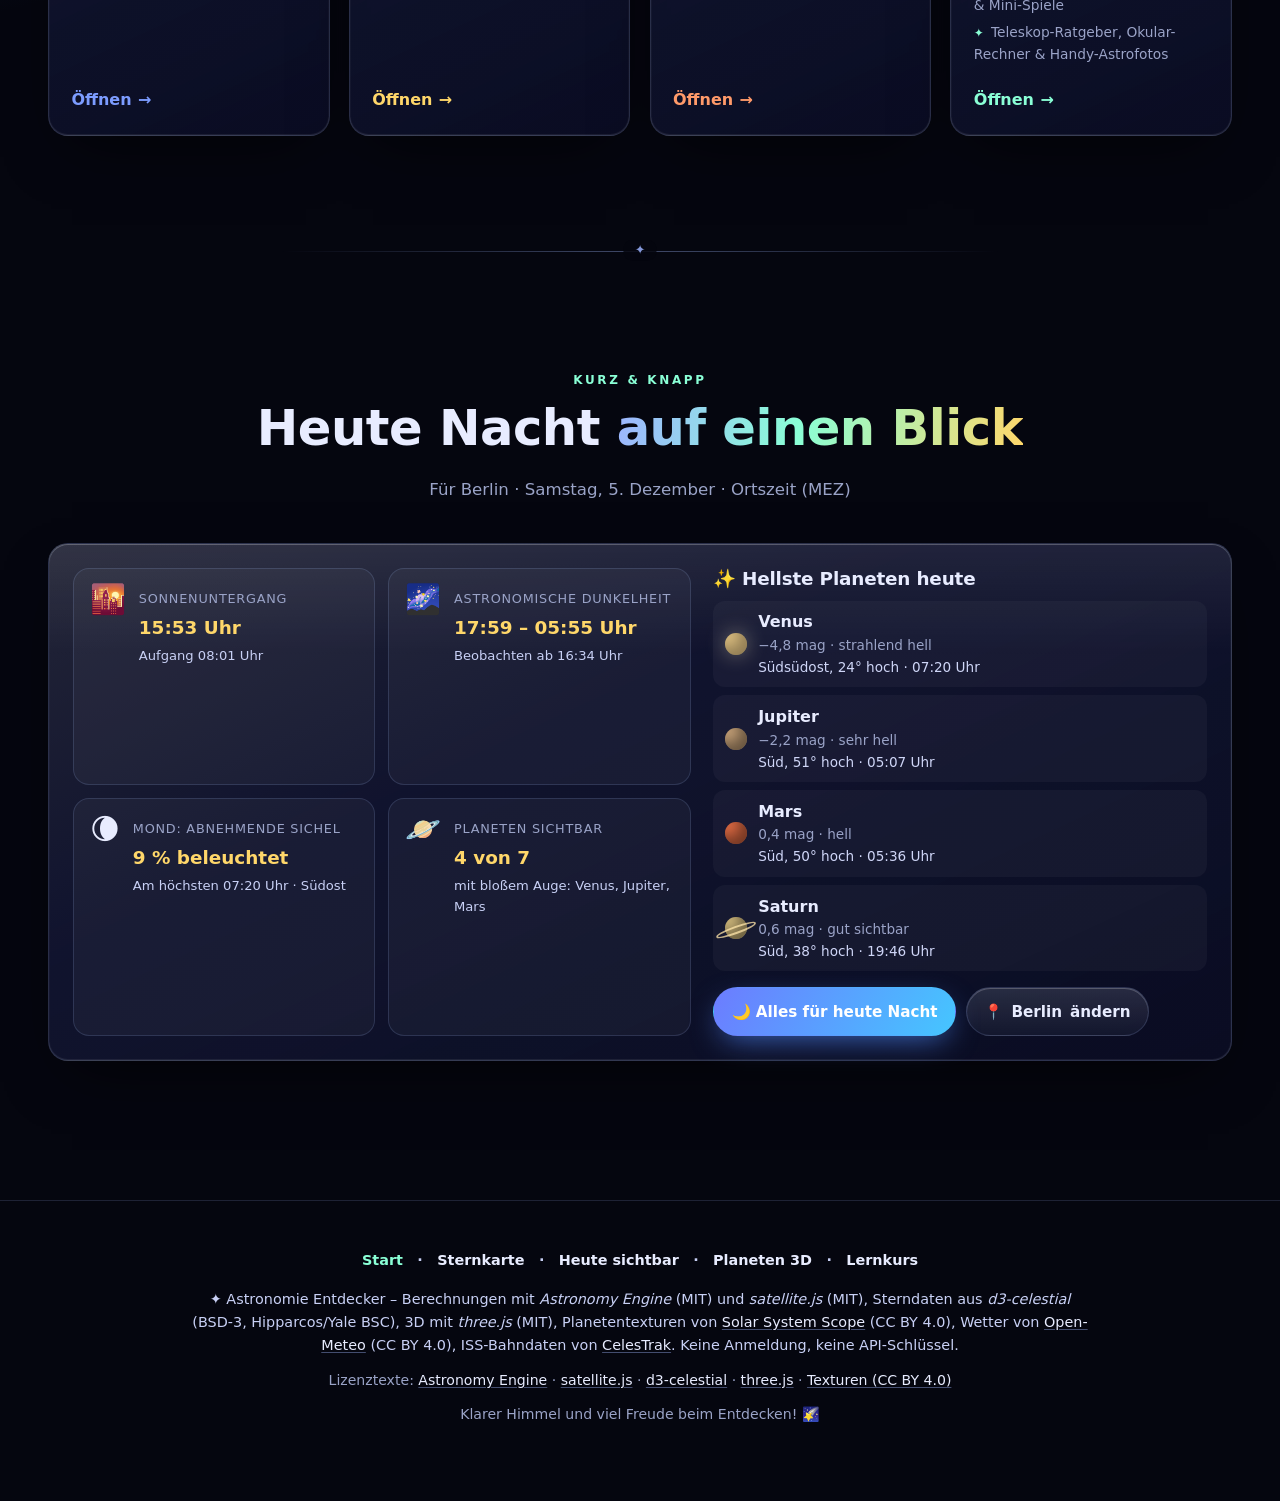
==== commit 57bae5b5: "Navigation: 'Lernen & Teleskop' heißt jetzt 'Lernkurs' (v11)" ====
--- a/index.html
+++ b/index.html
@@ -20,7 +20,7 @@
   if (m[h]) location.replace(m[h]);
 })();
 </script>
-<link rel="stylesheet" href="css/style.css?v=10">
+<link rel="stylesheet" href="css/style.css?v=11">
 </head>
 <body class="page-start">
 <canvas id="bg-stars" aria-hidden="true"></canvas>
@@ -34,7 +34,7 @@
     <a href="sternkarte.html"><span class="nl-ic" aria-hidden="true">🗺️</span>Sternkarte</a>
     <a href="heute.html"><span class="nl-ic" aria-hidden="true">🌙</span>Heute sichtbar</a>
     <a href="planeten.html"><span class="nl-ic" aria-hidden="true">🪐</span>Planeten 3D</a>
-    <a href="lernen.html"><span class="nl-ic" aria-hidden="true">🧭</span>Lernen &amp; Teleskop</a>
+    <a href="lernen.html"><span class="nl-ic" aria-hidden="true">🧭</span>Lernkurs</a>
   </nav>
   <button class="loc-chip" id="locChip" title="Standort ändern (gilt für alle Seiten)">📍 <span id="locChipText">Standort wählen</span></button>
   <span class="nav-progress" id="navProgress" aria-hidden="true"></span>
@@ -127,7 +127,7 @@
 </main>
 
 <footer class="footer">
-  <nav class="foot-nav" aria-label="Seiten"><a href="index.html" aria-current="page">Start</a> · <a href="sternkarte.html">Sternkarte</a> · <a href="heute.html">Heute sichtbar</a> · <a href="planeten.html">Planeten 3D</a> · <a href="lernen.html">Lernen &amp; Teleskop</a></nav>
+  <nav class="foot-nav" aria-label="Seiten"><a href="index.html" aria-current="page">Start</a> · <a href="sternkarte.html">Sternkarte</a> · <a href="heute.html">Heute sichtbar</a> · <a href="planeten.html">Planeten 3D</a> · <a href="lernen.html">Lernkurs</a></nav>
   <p>✦ Astronomie Entdecker – Berechnungen mit <em>Astronomy Engine</em> (MIT) und <em>satellite.js</em> (MIT), Sterndaten aus <em>d3-celestial</em> (BSD-3, Hipparcos/Yale BSC), 3D mit <em>three.js</em> (MIT), Planetentexturen von <a href="https://www.solarsystemscope.com/textures/" target="_blank" rel="noopener">Solar System Scope</a> (CC BY 4.0), Wetter von <a href="https://open-meteo.com/" target="_blank" rel="noopener">Open-Meteo</a> (CC BY 4.0), ISS-Bahndaten von <a href="https://celestrak.org/" target="_blank" rel="noopener">CelesTrak</a>. Keine Anmeldung, keine API-Schlüssel.</p>
   <p class="muted small foot-lic">Lizenztexte: <a href="licenses/astronomy-engine-LICENSE.txt">Astronomy Engine</a> · <a href="licenses/satellite.js-LICENSE.txt">satellite.js</a> · <a href="licenses/d3-celestial-LICENSE.txt">d3-celestial</a> · <a href="licenses/three-LICENSE.txt">three.js</a> · <a href="licenses/textures-CC-BY-4.0.txt">Texturen (CC BY 4.0)</a></p>
   <p class="muted small">Klarer Himmel und viel Freude beim Entdecken! 🌠</p>
@@ -157,12 +157,12 @@
 <button class="to-top" id="toTop" type="button" aria-label="Nach oben" hidden>↑</button>
 <div class="toast" id="toast" role="status" aria-live="polite"></div>
 
-<script src="js/vendor/astronomy.browser.min.js?v=10"></script>
-<script src="js/data/cities.js?v=10"></script>
-<script src="js/core.js?v=10"></script>
-<script src="js/background.js?v=10"></script>
-<script src="js/glance.js?v=10"></script>
-<script src="js/ux.js?v=10"></script>
-<script src="js/main.js?v=10"></script>
+<script src="js/vendor/astronomy.browser.min.js?v=11"></script>
+<script src="js/data/cities.js?v=11"></script>
+<script src="js/core.js?v=11"></script>
+<script src="js/background.js?v=11"></script>
+<script src="js/glance.js?v=11"></script>
+<script src="js/ux.js?v=11"></script>
+<script src="js/main.js?v=11"></script>
 </body>
 </html>
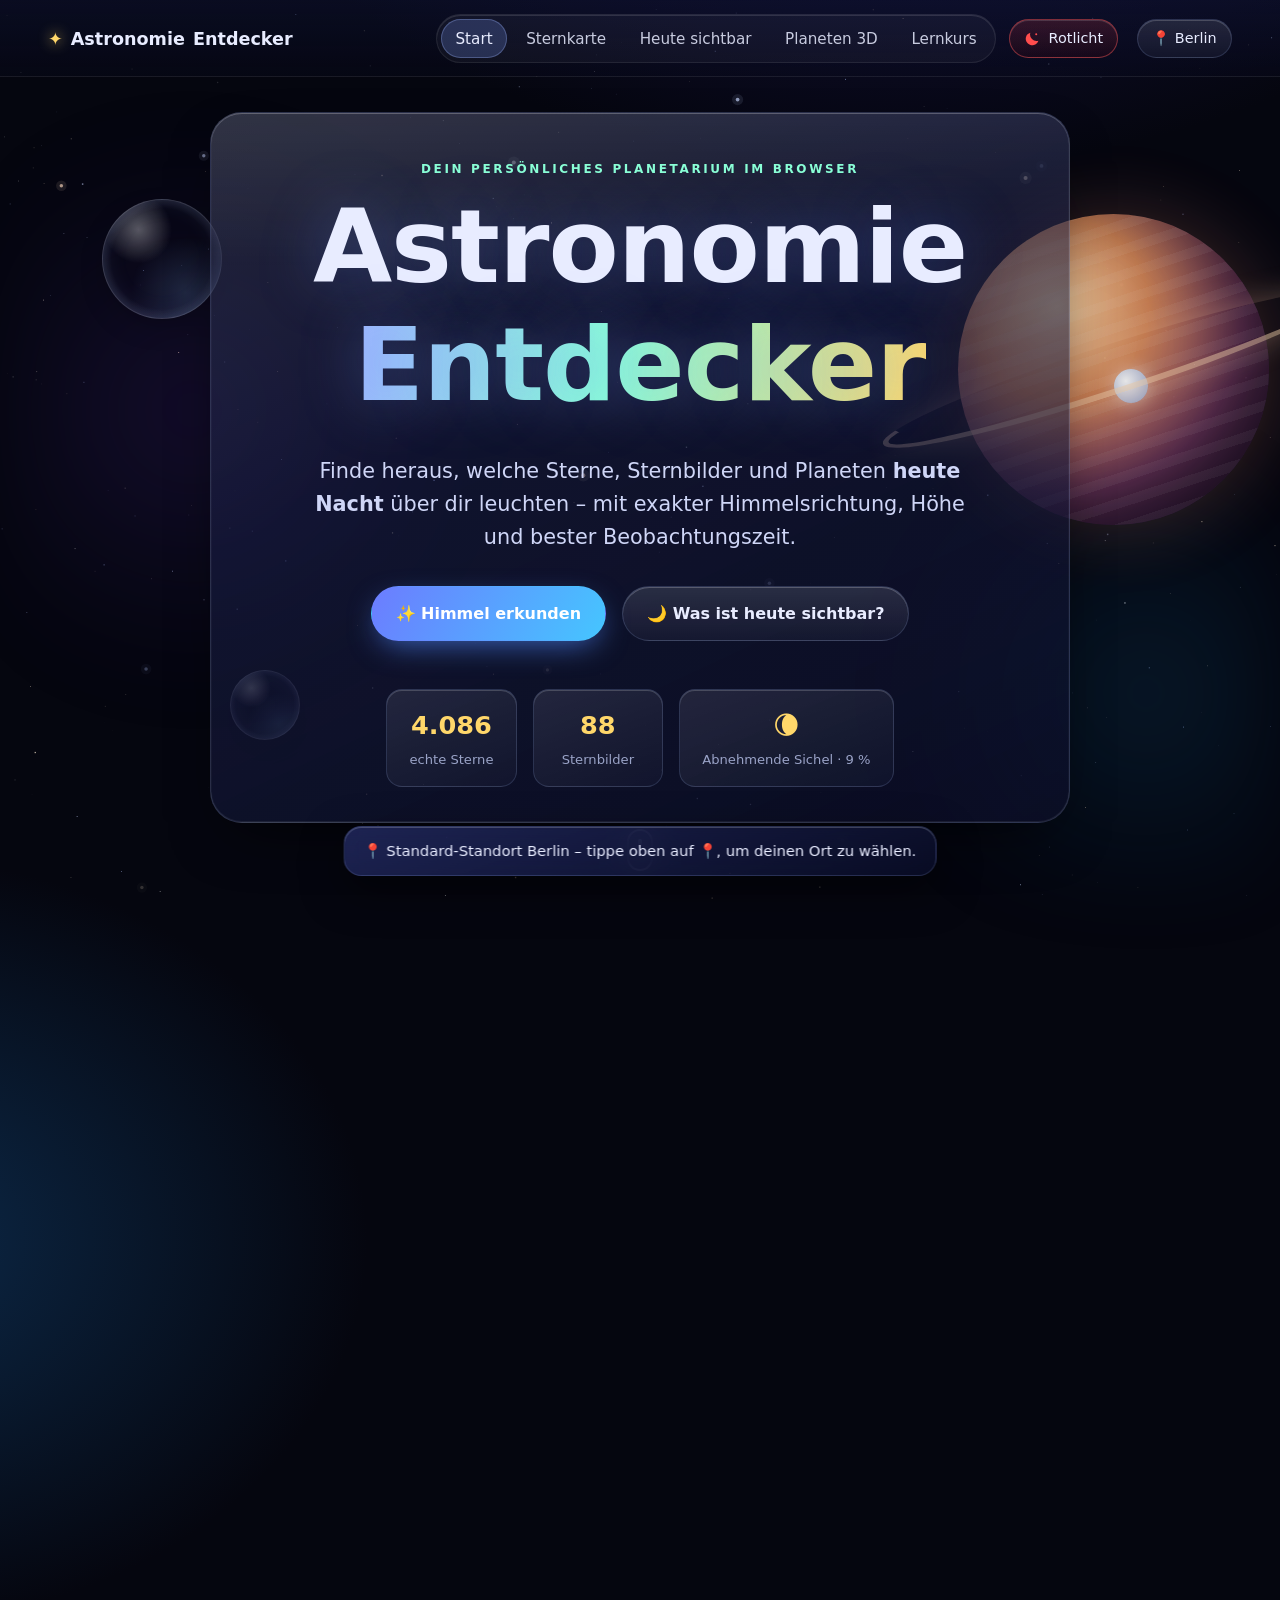
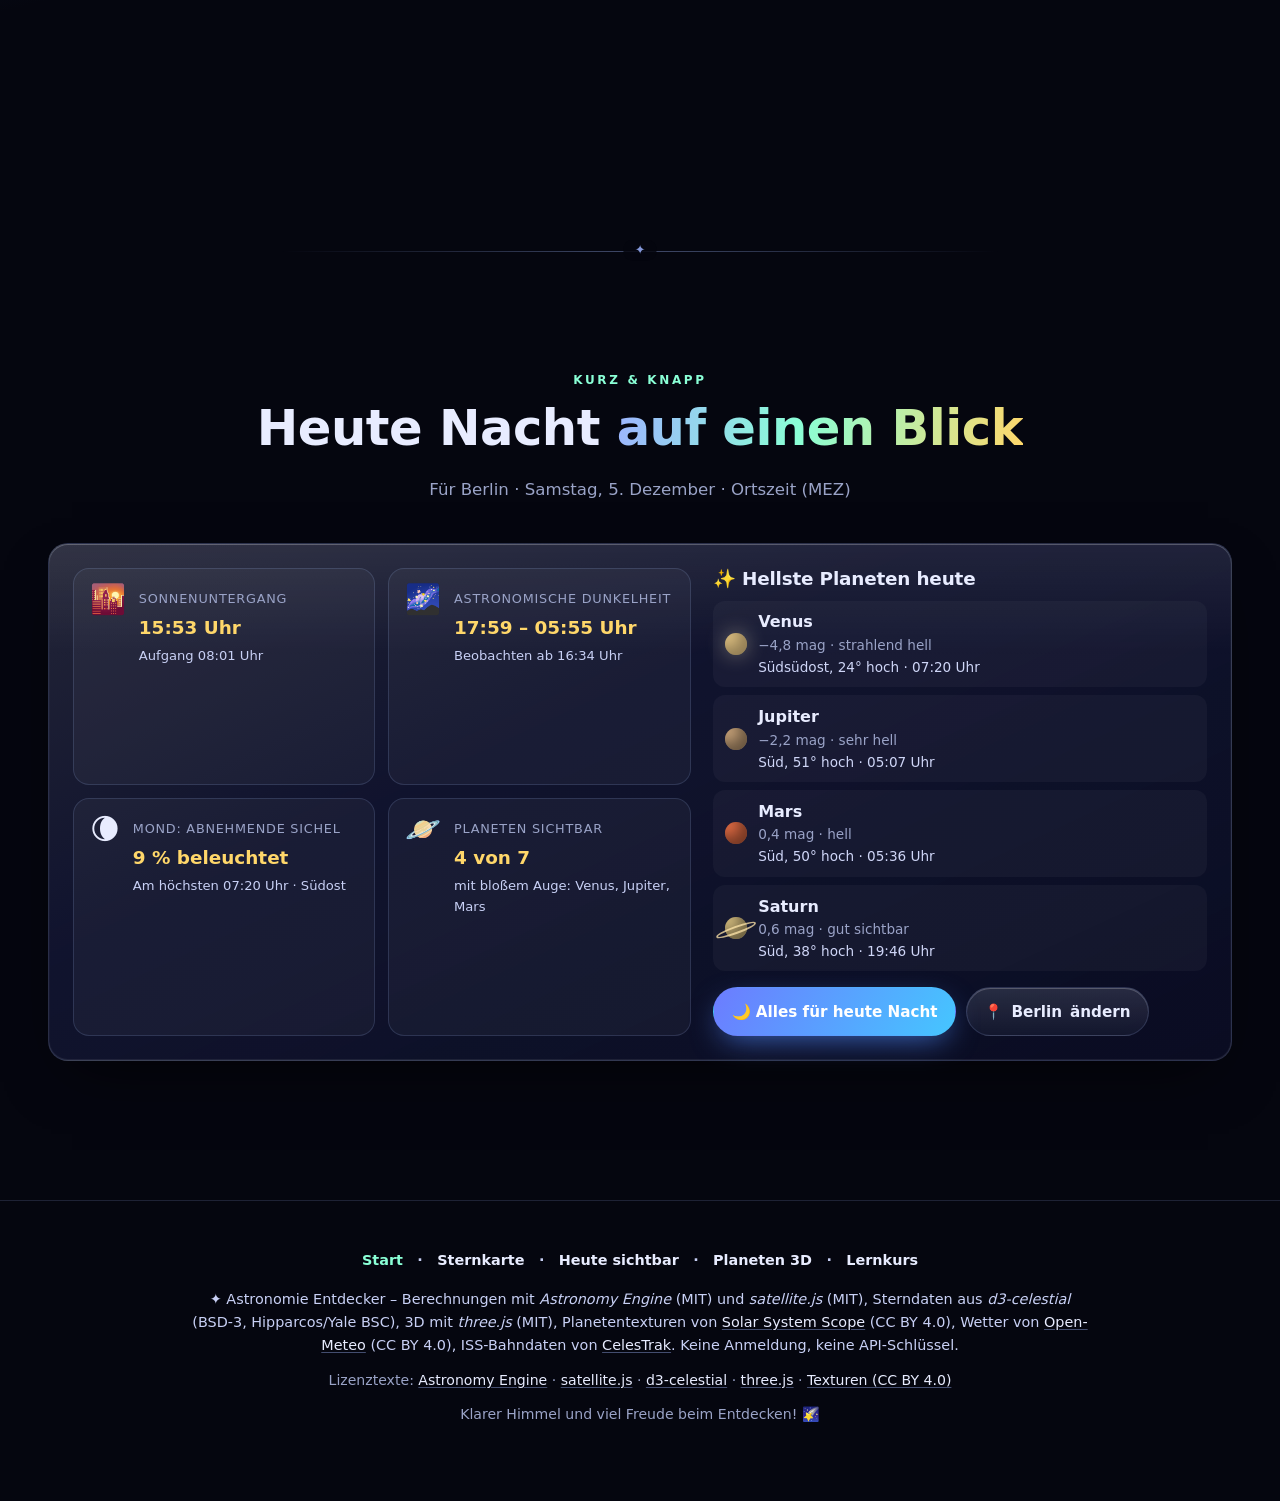
==== commit a4e7bede: "v12: Rotlicht-Nachtmodus – Knopf in der Kopfzeile aller Seiten (und Taste R) färbt die ganze Website" ====
--- a/index.html
+++ b/index.html
@@ -6,6 +6,7 @@
 <title>Astronomie Entdecker – Dein Fenster zum Sternenhimmel</title>
 <meta name="description" content="Interaktive Sternkarte, „Heute sichtbar“-Planer, Planeten in 3D und Sterne lesen lernen – alles auf Deutsch.">
 <meta name="theme-color" content="#05060f">
+<script>/* Rotlicht-Nachtmodus vor dem ersten Zeichnen setzen */try{if(localStorage.getItem('ae-rotlicht-v1')==='1'){var d=document.documentElement,b=parseFloat(localStorage.getItem('ae-rotlicht-hell-v1'));d.classList.add('rotlicht');if(b>=.25&&b<=1)d.style.setProperty('--rl-c','rgb('+Math.round(255*b)+',0,0)');var m=document.querySelector('meta[name="theme-color"]');if(m){m.setAttribute('data-off',m.content);m.content='#120000';}}}catch(e){}</script>
 <link rel="icon" href="data:image/svg+xml,%3Csvg xmlns='http://www.w3.org/2000/svg' viewBox='0 0 64 64'%3E%3Ccircle cx='32' cy='32' r='30' fill='%230b1030'/%3E%3Cpath d='M32 10l5 15h16l-13 9 5 16-13-10-13 10 5-16-13-9h16z' fill='%23ffd76a'/%3E%3C/svg%3E">
 <script>
 /* Alte Sprungmarken des One-Pagers (index.html#…) auf die neuen Unterseiten umleiten */
@@ -20,7 +21,7 @@
   if (m[h]) location.replace(m[h]);
 })();
 </script>
-<link rel="stylesheet" href="css/style.css?v=11">
+<link rel="stylesheet" href="css/style.css?v=12">
 </head>
 <body class="page-start">
 <canvas id="bg-stars" aria-hidden="true"></canvas>
@@ -36,6 +37,7 @@
     <a href="planeten.html"><span class="nl-ic" aria-hidden="true">🪐</span>Planeten 3D</a>
     <a href="lernen.html"><span class="nl-ic" aria-hidden="true">🧭</span>Lernkurs</a>
   </nav>
+  <button class="rl-btn" id="rlBtn" type="button" aria-label="Rotlicht-Nachtmodus" aria-pressed="false" title="Rotlicht-Nachtmodus einschalten (Taste R)"><svg class="rl-ic" viewBox="0 0 24 24" aria-hidden="true" focusable="false"><path d="M20.5 14.2A8.6 8.6 0 0 1 9.8 3.5a8.6 8.6 0 1 0 10.7 10.7z" fill="currentColor"/><circle cx="17.6" cy="5.6" r="1.3" fill="currentColor"/></svg><span class="rl-txt">Rotlicht</span></button>
   <button class="loc-chip" id="locChip" title="Standort ändern (gilt für alle Seiten)">📍 <span id="locChipText">Standort wählen</span></button>
   <span class="nav-progress" id="navProgress" aria-hidden="true"></span>
 </header>
@@ -157,12 +159,13 @@
 <button class="to-top" id="toTop" type="button" aria-label="Nach oben" hidden>↑</button>
 <div class="toast" id="toast" role="status" aria-live="polite"></div>
 
-<script src="js/vendor/astronomy.browser.min.js?v=11"></script>
-<script src="js/data/cities.js?v=11"></script>
-<script src="js/core.js?v=11"></script>
-<script src="js/background.js?v=11"></script>
-<script src="js/glance.js?v=11"></script>
-<script src="js/ux.js?v=11"></script>
-<script src="js/main.js?v=11"></script>
+<script src="js/vendor/astronomy.browser.min.js?v=12"></script>
+<script src="js/data/cities.js?v=12"></script>
+<script src="js/core.js?v=12"></script>
+<script src="js/background.js?v=12"></script>
+<script src="js/glance.js?v=12"></script>
+<script src="js/rotlicht.js?v=12"></script>
+<script src="js/ux.js?v=12"></script>
+<script src="js/main.js?v=12"></script>
 </body>
 </html>
--- a/css/style.css
+++ b/css/style.css
@@ -395,8 +395,6 @@
 .app-ic{font-size:2rem;filter:drop-shadow(0 0 10px rgba(160,190,255,.5))}
 .app a.pill{text-decoration:none}
 .red-btn{margin-top:.4rem;padding:.55rem 1rem;font-size:.88rem}
-body.redlight::after{content:"";position:fixed;inset:0;background:#ff2020;mix-blend-mode:multiply;pointer-events:none;z-index:9998}
-.red-exit{position:fixed;right:1rem;bottom:1rem;z-index:9999;background:#3a0000;color:#ff6a6a;border:1px solid #ff4040;border-radius:999px;padding:.6rem 1rem;font:inherit;cursor:pointer}
 @media (max-width:980px){.learn-layout,.learn-stage,.hand-box,.find-layout{grid-template-columns:1fr}
   .learn-steps{flex-direction:row;overflow-x:auto;padding-bottom:.4rem;scroll-snap-type:x mandatory}
   .learn-step{flex:0 0 auto;scroll-snap-align:start}
@@ -1387,3 +1385,42 @@
   .co-intro{padding:1rem}
   .co-cta .btn{flex:1 1 100%;text-align:center;justify-content:center}
 }
+
+/* ---------- v12: Rotlicht-Nachtmodus ----------
+   Eine einzige feste Ebene multipliziert alles mit reinem, gedimmtem Rot (R×Helligkeit, G=B=0):
+   Text, Karten, Canvas (Sternfeld, Sternkarte), WebGL (3D-Planeten), Bilder und Emojis werden rot/schwarz.
+   Kein filter auf html/body (bricht position:fixed und kostet Leistung). */
+:root{--rl-c:rgb(191,0,0)}
+html.rotlicht{background:#000;color-scheme:dark}
+html.rotlicht::after{content:"";position:fixed;inset:0;z-index:2147483647;pointer-events:none;background:var(--rl-c);mix-blend-mode:multiply}
+/* Leuchtende Effekte und Glanz dämpfen, damit nichts „glüht“ */
+/* Im Rotlicht-Modus teure, ohnehin kaum sichtbare Effekte abschalten → Mischebene bleibt flüssig */
+html.rotlicht .nebula,html.rotlicht .glass-orb{display:none}
+html.rotlicht *,html.rotlicht *::before,html.rotlicht *::after{backdrop-filter:none!important;-webkit-backdrop-filter:none!important}
+html.rotlicht ::selection{background:#600;color:#fff}
+.rl-btn{display:inline-flex;align-items:center;gap:.45rem;flex:none;font:inherit;font-size:.9rem;color:var(--ink);cursor:pointer;border-radius:999px;padding:.45rem .85rem;border:1px solid rgba(255,90,90,.45);background:linear-gradient(180deg,rgba(255,70,70,.16),rgba(120,0,0,.12));box-shadow:inset 0 1px 0 rgba(255,255,255,.14);transition:background .2s,border-color .2s}
+.rl-btn:hover{background:linear-gradient(180deg,rgba(255,70,70,.28),rgba(140,0,0,.2));border-color:rgba(255,110,110,.7)}
+.rl-btn:focus-visible{outline:2px solid #ff6a6a;outline-offset:2px}
+.rl-ic{width:18px;height:18px;color:#ff4d4d;flex:none}
+.rl-btn[aria-pressed="true"]{background:#2a0000;border-color:#ff5050;color:#fff;box-shadow:inset 0 0 0 1px #ff5050}
+.rl-btn[aria-pressed="true"] .rl-ic{color:#fff}
+.rl-btn[aria-pressed="true"]:hover{background:#400000}
+.nav-links+.rl-btn{margin-left:-.4rem}
+.rl-dim{position:fixed;left:clamp(.8rem,2vw,1.6rem);bottom:clamp(.8rem,2vw,1.6rem);z-index:60;display:flex;align-items:center;gap:.4rem;padding:.35rem .7rem;border-radius:999px;background:rgba(30,0,0,.85);border:1px solid rgba(255,80,80,.4);font-size:1rem}
+.rl-dim[hidden]{display:none}
+.rl-dim input{width:110px;height:20px;min-height:0;accent-color:#ff3030;margin:0}
+.rl-sr{position:absolute;width:1px;height:1px;overflow:hidden;clip:rect(0 0 0 0);white-space:nowrap}
+kbd{font:inherit;font-size:.85em;padding:.05em .4em;border:1px solid var(--glass-b);border-radius:6px;background:rgba(255,255,255,.06)}
+@media (max-width:1180px){
+  .rl-btn{order:2;margin-left:auto;min-height:44px}
+  .nav-links+.rl-btn{margin-left:auto}
+  .rl-btn~.loc-chip{margin-left:.5rem}
+}
+@media (max-width:760px){
+  .nav{gap:.6rem}
+  .rl-btn{padding:0;width:44px;height:44px;justify-content:center}
+  .rl-txt{display:none}
+  .rl-btn~.loc-chip{margin-left:0}
+  .rl-dim input{width:84px}
+  .nav-toggle{margin-left:0}
+}
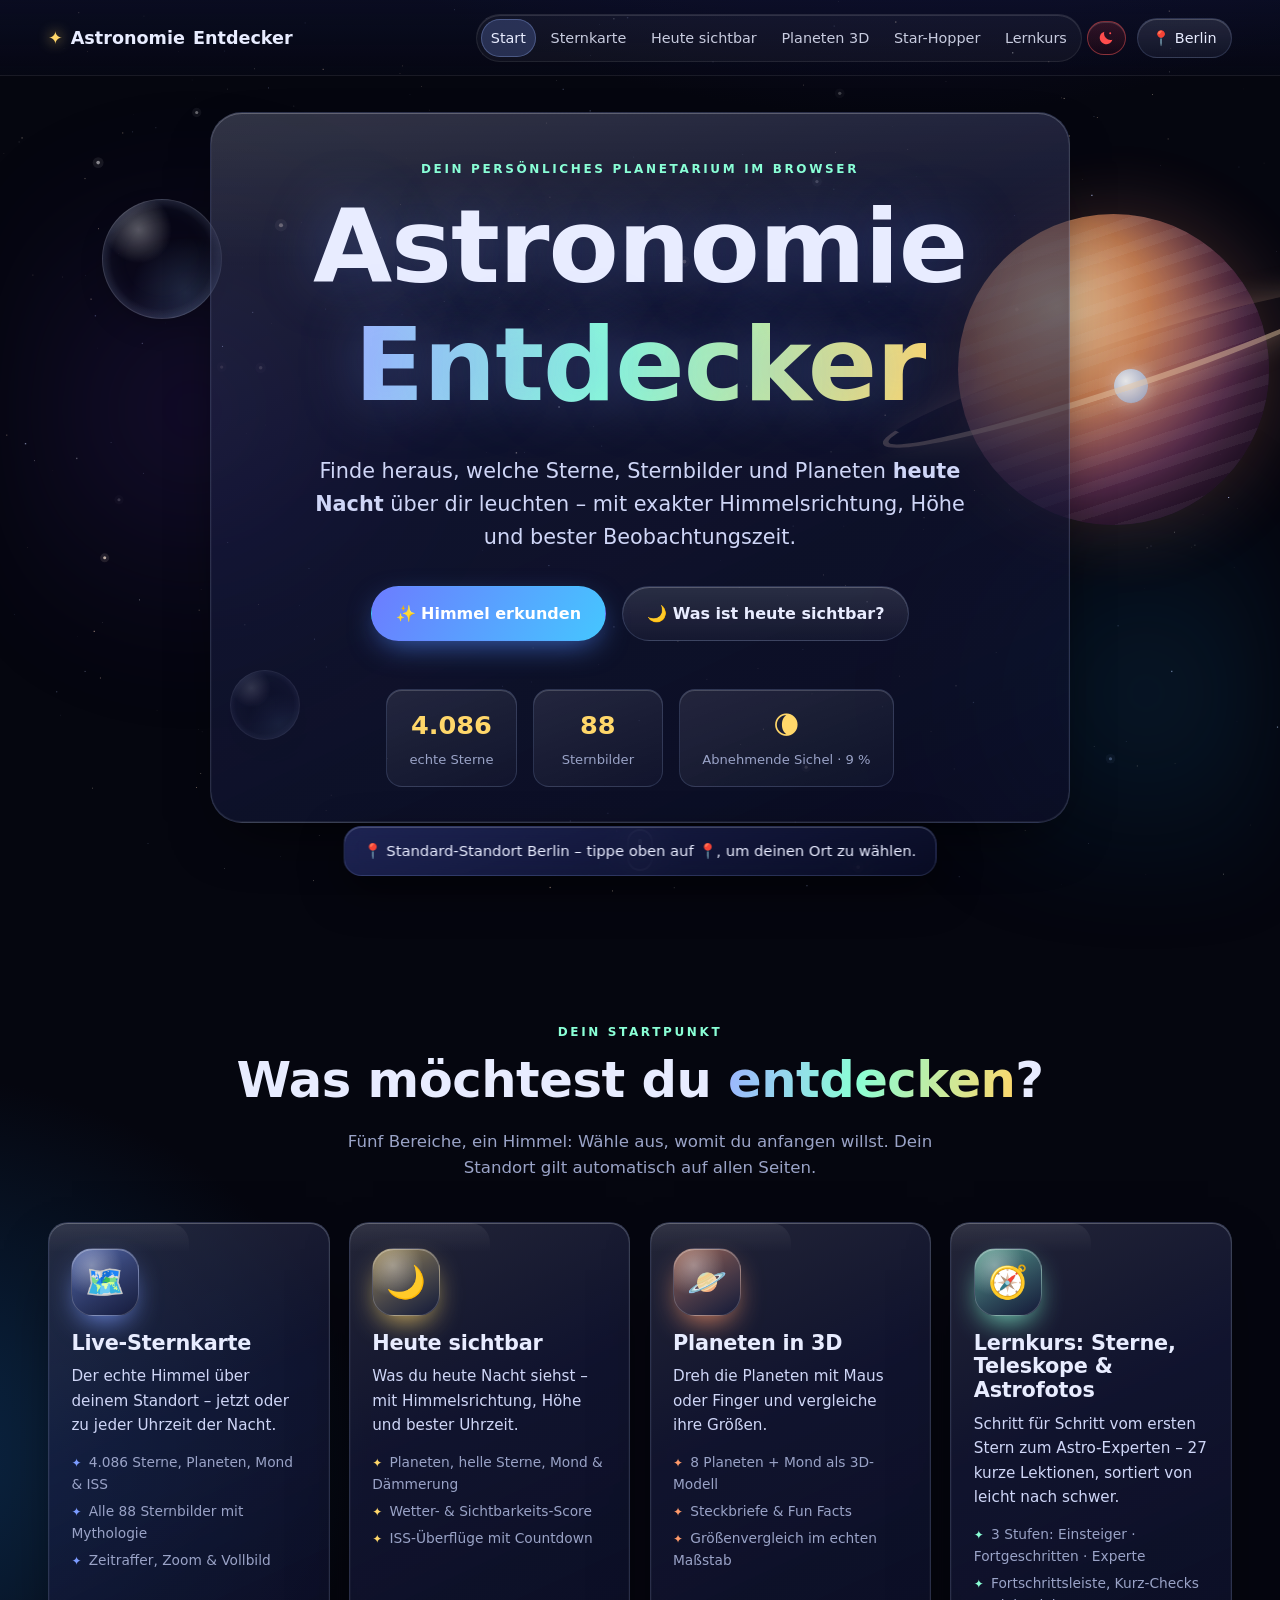
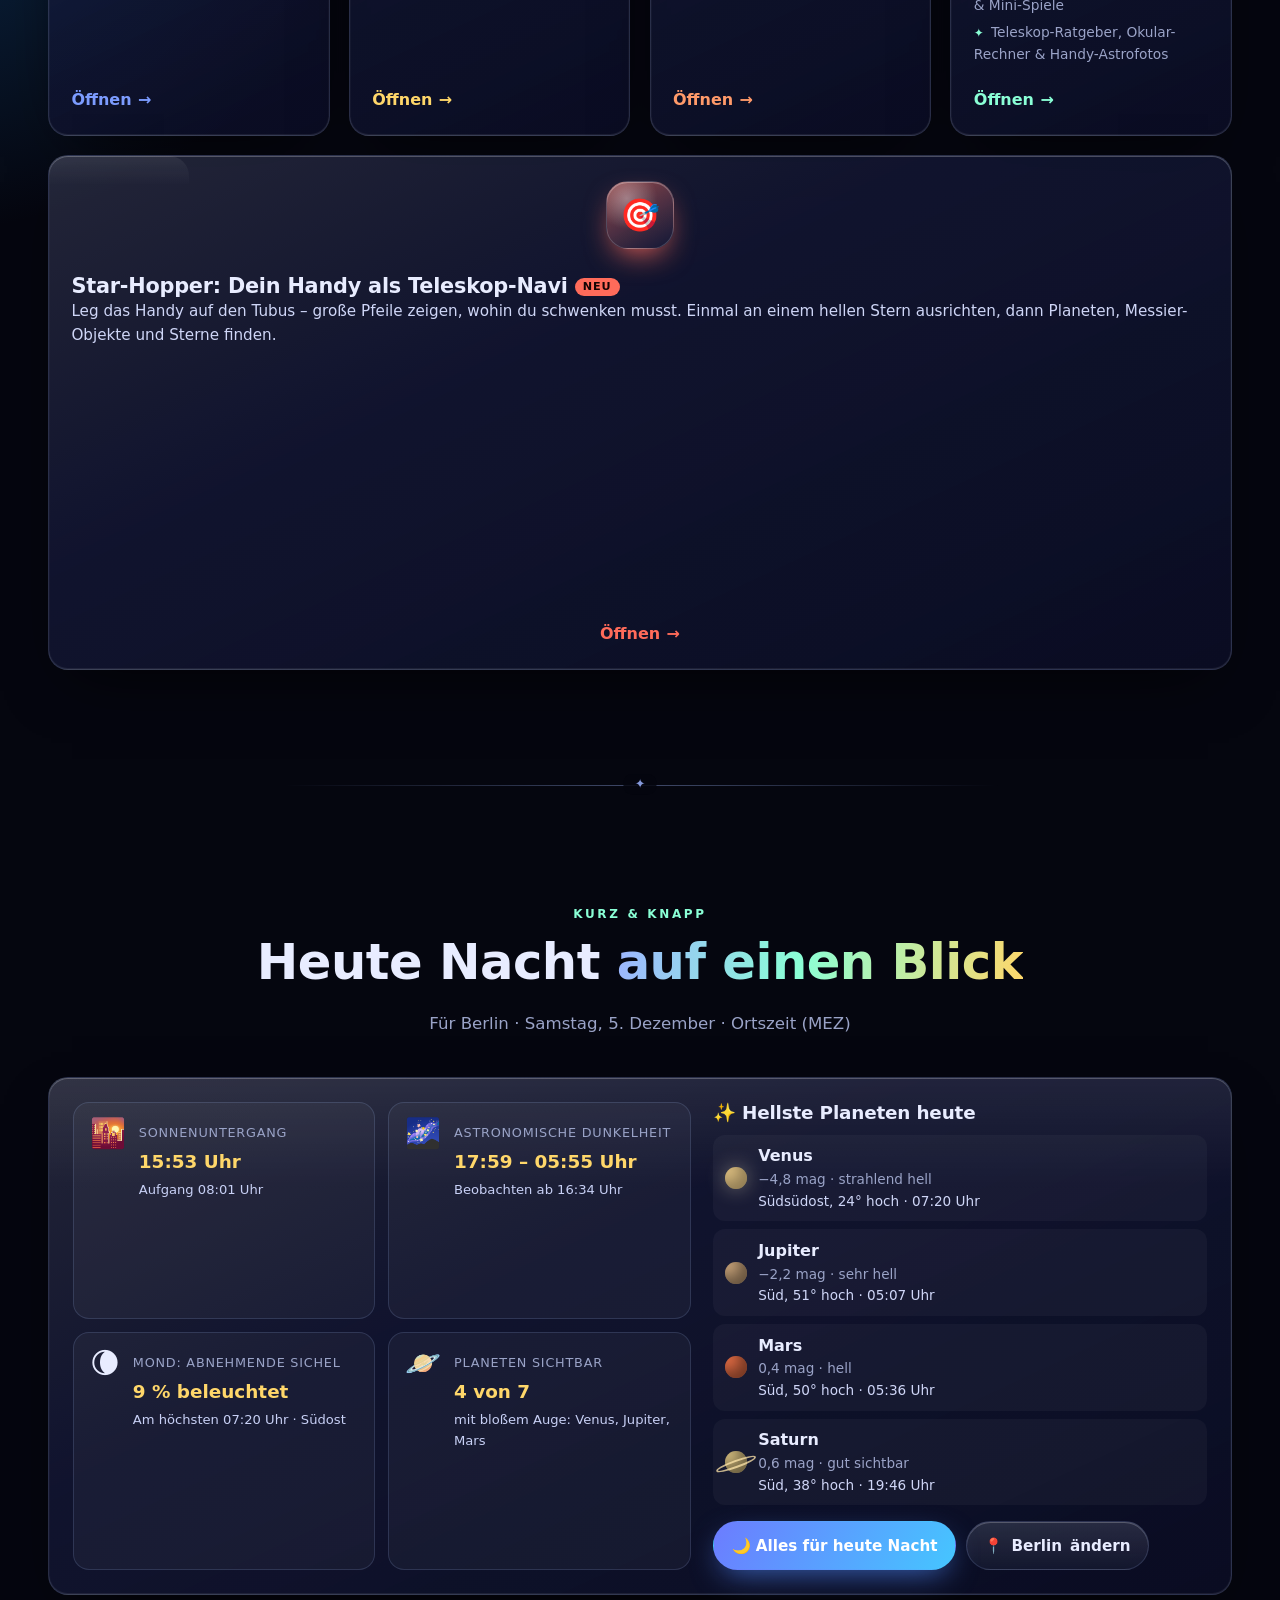
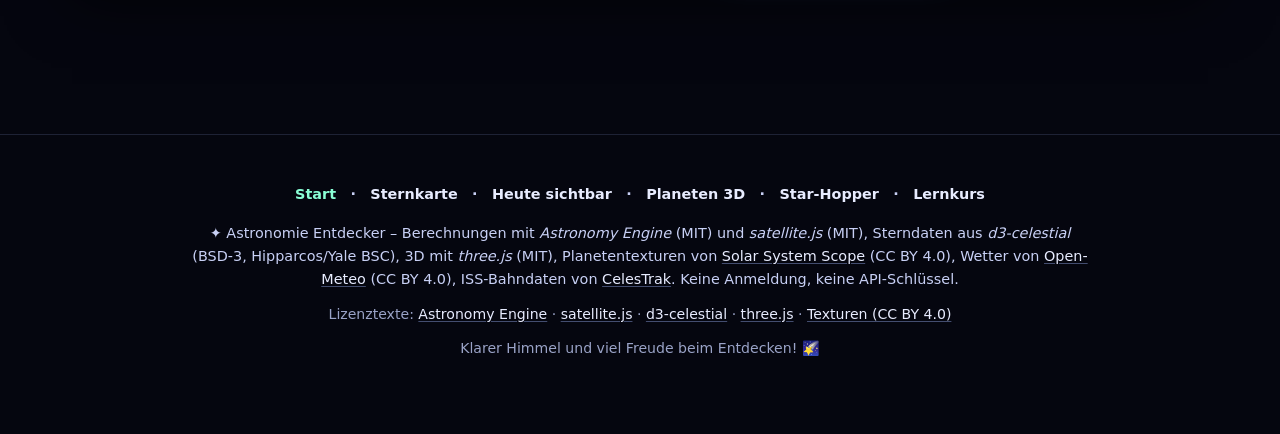
==== commit 1a5df86b: "v13: Star-Hopper – Handy aufs Teleskop legen als digitale Teilkreise: Sensoren (iOS-Freigabe, Androi" ====
--- a/index.html
+++ b/index.html
@@ -21,7 +21,7 @@
   if (m[h]) location.replace(m[h]);
 })();
 </script>
-<link rel="stylesheet" href="css/style.css?v=12">
+<link rel="stylesheet" href="css/style.css?v=13">
 </head>
 <body class="page-start">
 <canvas id="bg-stars" aria-hidden="true"></canvas>
@@ -35,6 +35,7 @@
     <a href="sternkarte.html"><span class="nl-ic" aria-hidden="true">🗺️</span>Sternkarte</a>
     <a href="heute.html"><span class="nl-ic" aria-hidden="true">🌙</span>Heute sichtbar</a>
     <a href="planeten.html"><span class="nl-ic" aria-hidden="true">🪐</span>Planeten 3D</a>
+    <a href="hopper.html"><span class="nl-ic" aria-hidden="true">🎯</span>Star-Hopper</a>
     <a href="lernen.html"><span class="nl-ic" aria-hidden="true">🧭</span>Lernkurs</a>
   </nav>
   <button class="rl-btn" id="rlBtn" type="button" aria-label="Rotlicht-Nachtmodus" aria-pressed="false" title="Rotlicht-Nachtmodus einschalten (Taste R)"><svg class="rl-ic" viewBox="0 0 24 24" aria-hidden="true" focusable="false"><path d="M20.5 14.2A8.6 8.6 0 0 1 9.8 3.5a8.6 8.6 0 1 0 10.7 10.7z" fill="currentColor"/><circle cx="17.6" cy="5.6" r="1.3" fill="currentColor"/></svg><span class="rl-txt">Rotlicht</span></button>
@@ -73,7 +74,7 @@
   <div class="section-head reveal">
     <p class="eyebrow">Dein Startpunkt</p>
     <h2>Was möchtest du <span class="grad">entdecken</span>?</h2>
-    <p class="muted">Vier Bereiche, ein Himmel: Wähle aus, womit du anfangen willst. Dein Standort gilt automatisch auf allen Seiten.</p>
+    <p class="muted">Fünf Bereiche, ein Himmel: Wähle aus, womit du anfangen willst. Dein Standort gilt automatisch auf allen Seiten.</p>
   </div>
   <div class="page-cards">
     <a class="card glass page-card reveal pc-sky" href="sternkarte.html">
@@ -104,6 +105,14 @@
       <ul class="pc-list"><li>3 Stufen: Einsteiger · Fortgeschritten · Experte</li><li>Fortschrittsleiste, Kurz-Checks &amp; Mini-Spiele</li><li>Teleskop-Ratgeber, Okular-Rechner &amp; Handy-Astrofotos</li></ul>
       <span class="pc-go">Öffnen <span aria-hidden="true">→</span></span>
     </a>
+    <a class="card glass page-card reveal pc-hopper" href="hopper.html">
+      <span class="pc-orb" aria-hidden="true">🎯</span>
+      <div class="pc-hop-txt">
+        <h3>Star-Hopper: Dein Handy als Teleskop-Navi <span class="pc-new">Neu</span></h3>
+        <p>Leg das Handy auf den Tubus – große Pfeile zeigen, wohin du schwenken musst. Einmal an einem hellen Stern ausrichten, dann Planeten, Messier-Objekte und Sterne finden.</p>
+      </div>
+      <span class="pc-go">Öffnen <span aria-hidden="true">→</span></span>
+    </a>
   </div>
 </section>
 
@@ -129,7 +138,7 @@
 </main>
 
 <footer class="footer">
-  <nav class="foot-nav" aria-label="Seiten"><a href="index.html" aria-current="page">Start</a> · <a href="sternkarte.html">Sternkarte</a> · <a href="heute.html">Heute sichtbar</a> · <a href="planeten.html">Planeten 3D</a> · <a href="lernen.html">Lernkurs</a></nav>
+  <nav class="foot-nav" aria-label="Seiten"><a href="index.html" aria-current="page">Start</a> · <a href="sternkarte.html">Sternkarte</a> · <a href="heute.html">Heute sichtbar</a> · <a href="planeten.html">Planeten 3D</a> · <a href="hopper.html">Star-Hopper</a> · <a href="lernen.html">Lernkurs</a></nav>
   <p>✦ Astronomie Entdecker – Berechnungen mit <em>Astronomy Engine</em> (MIT) und <em>satellite.js</em> (MIT), Sterndaten aus <em>d3-celestial</em> (BSD-3, Hipparcos/Yale BSC), 3D mit <em>three.js</em> (MIT), Planetentexturen von <a href="https://www.solarsystemscope.com/textures/" target="_blank" rel="noopener">Solar System Scope</a> (CC BY 4.0), Wetter von <a href="https://open-meteo.com/" target="_blank" rel="noopener">Open-Meteo</a> (CC BY 4.0), ISS-Bahndaten von <a href="https://celestrak.org/" target="_blank" rel="noopener">CelesTrak</a>. Keine Anmeldung, keine API-Schlüssel.</p>
   <p class="muted small foot-lic">Lizenztexte: <a href="licenses/astronomy-engine-LICENSE.txt">Astronomy Engine</a> · <a href="licenses/satellite.js-LICENSE.txt">satellite.js</a> · <a href="licenses/d3-celestial-LICENSE.txt">d3-celestial</a> · <a href="licenses/three-LICENSE.txt">three.js</a> · <a href="licenses/textures-CC-BY-4.0.txt">Texturen (CC BY 4.0)</a></p>
   <p class="muted small">Klarer Himmel und viel Freude beim Entdecken! 🌠</p>
@@ -159,13 +168,13 @@
 <button class="to-top" id="toTop" type="button" aria-label="Nach oben" hidden>↑</button>
 <div class="toast" id="toast" role="status" aria-live="polite"></div>
 
-<script src="js/vendor/astronomy.browser.min.js?v=12"></script>
-<script src="js/data/cities.js?v=12"></script>
-<script src="js/core.js?v=12"></script>
-<script src="js/background.js?v=12"></script>
-<script src="js/glance.js?v=12"></script>
-<script src="js/rotlicht.js?v=12"></script>
-<script src="js/ux.js?v=12"></script>
-<script src="js/main.js?v=12"></script>
+<script src="js/vendor/astronomy.browser.min.js?v=13"></script>
+<script src="js/data/cities.js?v=13"></script>
+<script src="js/core.js?v=13"></script>
+<script src="js/background.js?v=13"></script>
+<script src="js/glance.js?v=13"></script>
+<script src="js/rotlicht.js?v=13"></script>
+<script src="js/ux.js?v=13"></script>
+<script src="js/main.js?v=13"></script>
 </body>
 </html>
--- a/css/style.css
+++ b/css/style.css
@@ -1424,3 +1424,132 @@
   .rl-dim input{width:84px}
   .nav-toggle{margin-left:0}
 }
+
+/* ---------- v13: Star-Hopper (Handy auf dem Teleskop) ----------
+   Bewusst dunkel, wenig Glanz, große Ziele – funktioniert auch im Rotlicht-Modus gut lesbar. */
+.page-hopper{--hp-acc:#ff6b5a;--hp-bg:#0b0d1c;--hp-line:rgba(255,140,120,.18)}
+.page-hopper #bg-stars{opacity:.45}
+.hp-main{padding:5.4rem clamp(.8rem,3vw,2rem) 2rem;max-width:880px;margin:0 auto;position:relative;z-index:2}
+.hp-wrap{display:flex;flex-direction:column;gap:.9rem}
+.hp-card{background:var(--hp-bg);border:1px solid var(--hp-line);border-radius:20px;padding:clamp(1rem,3vw,1.6rem);box-shadow:0 14px 40px -20px rgba(0,0,0,.9)}
+.hp-steps{display:grid;grid-template-columns:repeat(4,1fr);gap:.4rem}
+.hp-step{display:flex;align-items:center;justify-content:center;gap:.45rem;min-height:48px;border-radius:14px;border:1px solid var(--hp-line);background:#0a0b17;color:var(--muted);font:inherit;font-size:.95rem;cursor:pointer}
+.hp-step b{display:inline-grid;place-items:center;width:26px;height:26px;border-radius:50%;background:rgba(255,255,255,.07);color:var(--ink);font-size:.85rem}
+.hp-step.active{color:#fff;border-color:var(--hp-acc);background:#1d0f12}
+.hp-step.active b{background:var(--hp-acc);color:#111}
+.hp-step:focus-visible,.hp-big:focus-visible,.hp-obj:focus-visible{outline:2px solid #ffd76a;outline-offset:2px}
+.hp-live{display:flex;flex-wrap:wrap;gap:.35rem .9rem;align-items:center;font-size:.9rem;padding:.55rem .9rem;border-radius:14px;background:#08090f;border:1px solid var(--hp-line);font-variant-numeric:tabular-nums}
+.hp-live-pos{font-weight:700;color:var(--ink)}
+.hp-live-src{color:var(--muted)}
+.hp-live-al{margin-left:auto;color:#ffb36b}
+.hp-live-al.ok{color:var(--ok)}
+.hp-hero h1{font-size:clamp(2rem,6vw,2.8rem);font-weight:900;margin:.1em 0 .25em}
+.hp-lead{font-size:1.08rem;color:var(--ink)}
+.hp-illu{display:block;width:100%;max-width:420px;margin:.6rem auto 0}
+.hp-i-tube{fill:#2a2f55;stroke:#6f7bc0;stroke-width:1.5}
+.hp-i-tube2{fill:#1b1f3d;stroke:#6f7bc0;stroke-width:1.5}
+.hp-i-phone{fill:#111;stroke:#ddd;stroke-width:1.5}
+.hp-i-screen{fill:#ff5a4a;opacity:.8}
+.hp-i-arrow{stroke:#ffd76a;stroke-width:3;stroke-linecap:round}
+.hp-i-head{fill:#ffd76a}
+.hp-i-txt{fill:#ffd76a;font:600 12px system-ui,sans-serif}
+.hp-i-band{stroke:#8affd6;stroke-width:3;opacity:.8}
+.hp-i-star{fill:#ffd76a;font-size:22px}
+.hp-howto{margin:.8rem 0 0;padding-left:1.3rem;display:grid;gap:.5rem;font-size:1rem}
+.hp-loc{margin:1rem 0 0;display:flex;flex-wrap:wrap;gap:.5rem;align-items:center}
+.hp-actions{display:flex;flex-wrap:wrap;gap:.6rem;margin-top:1rem}
+.hp-big{flex:1 1 220px;min-height:58px;border-radius:16px;font:inherit;font-size:1.08rem;font-weight:800;cursor:pointer;padding:.7rem 1.1rem;border:1px solid var(--hp-line);color:var(--ink);background:#141729}
+.hp-primary{background:linear-gradient(180deg,#ff6b5a,#d6402f);border-color:#ff8a7a;color:#fff;box-shadow:0 10px 26px -10px rgba(255,90,70,.7)}
+.hp-ghost:hover{background:#1c2038}
+.hp-msg{margin:.8rem 0 0;font-weight:600;min-height:1.4em}
+.hp-msg.ok{color:var(--ok)} .hp-msg.warn{color:#ffb36b}
+.hp-settings summary{cursor:pointer;font-weight:800;font-size:1.05rem;min-height:36px;display:flex;align-items:center}
+.hp-settings[open] summary{margin-bottom:.8rem}
+.hp-switch{display:flex;gap:.7rem;align-items:flex-start;padding:.55rem 0;cursor:pointer}
+.hp-switch input{width:24px;height:24px;flex:none;accent-color:var(--hp-acc);margin-top:.1rem}
+.hp-range{display:grid;gap:.3rem;padding:.5rem 0}
+.hp-range input{width:100%;accent-color:var(--hp-acc)}
+.hp-sel{display:grid;gap:.3rem;padding:.5rem 0}
+.hp-sel select{font:inherit;padding:.6rem .7rem;border-radius:12px;background:#0a0b17;color:var(--ink);border:1px solid var(--hp-line);min-height:46px}
+.hp-credit{text-align:center}
+.hp-search{width:100%;font:inherit;font-size:1.05rem;padding:.8rem 1rem;border-radius:14px;border:1px solid var(--hp-line);background:#07080f;color:var(--ink);min-height:52px;margin:.4rem 0 .7rem}
+.hp-cats{display:flex;gap:.4rem;overflow-x:auto;scrollbar-width:none;padding-bottom:4px}
+.hp-cats .chip{flex:none;min-height:44px}
+.hp-cats .chip.active{background:#2a1013;border-color:var(--hp-acc);color:#fff}
+.hp-list{list-style:none;margin:.4rem 0 0;padding:0;display:grid;gap:.4rem}
+.hp-obj{width:100%;display:flex;align-items:center;gap:.8rem;text-align:left;min-height:62px;padding:.55rem .85rem;border-radius:14px;border:1px solid var(--hp-line);background:#0e1022;color:var(--ink);font:inherit;cursor:pointer}
+.hp-obj:hover{background:#171a33;border-color:rgba(255,140,120,.4)}
+.hp-obj.below{opacity:.5}
+.hp-oe{font-size:1.4rem;flex:none;width:1.8rem;text-align:center}
+.hp-on{flex:1;min-width:0;display:flex;flex-direction:column}
+.hp-on b{font-size:1.05rem;white-space:nowrap;overflow:hidden;text-overflow:ellipsis}
+.hp-on small{color:var(--muted);font-size:.82rem;white-space:nowrap;overflow:hidden;text-overflow:ellipsis}
+.hp-op{flex:none;font-weight:800;font-variant-numeric:tabular-nums;color:#ffd76a;text-align:right;font-size:.95rem}
+.hp-op em{display:block;font-weight:400;font-size:.75rem;color:var(--muted)}
+.hp-empty{padding:.8rem;text-align:center}
+.hp-skip{margin-top:.9rem;min-height:44px}
+/* Navigation */
+.hp-navcard{transition:border-color .25s,background .25s}
+.hp-navcard.close{border-color:#ffd76a}
+.hp-navcard.hit{border-color:#7dffb0;background:#0a1a12;box-shadow:0 0 0 2px #7dffb0 inset}
+.hp-tname{margin:0 0 .6rem;font-size:1.05rem}
+.hp-tname b{font-size:1.25rem}
+.hp-tsub{display:block;color:var(--muted);font-size:.85rem}
+.hp-readout{display:grid;grid-template-columns:1fr 1fr;gap:.6rem}
+.hp-ax{display:flex;align-items:center;gap:.5rem;padding:.6rem .8rem;border-radius:16px;background:#07080f;border:1px solid var(--hp-line);min-width:0}
+.hp-arrow{font-size:clamp(3rem,13vw,5rem);line-height:1;font-weight:900;color:#ffd76a;flex:none;width:1em;text-align:center}
+.hp-num{display:flex;flex-direction:column;min-width:0}
+.hp-num small{font-size:1rem;color:var(--muted);font-weight:700;text-transform:uppercase;letter-spacing:.08em}
+.hp-num b{font-size:clamp(2.1rem,9vw,3.4rem);line-height:1.05;font-weight:900;font-variant-numeric:tabular-nums;white-space:nowrap}
+.hp-ax.done .hp-arrow,.hp-ax.done b{color:#7dffb0}
+.hp-mid{display:flex;gap:1rem;align-items:center;margin-top:.8rem}
+#hpRadar{width:min(240px,46vw);height:auto;aspect-ratio:1;flex:none;border-radius:50%;background:radial-gradient(circle,#0d1020,#05060c);border:1px solid var(--hp-line)}
+.hp-side{flex:1;min-width:0}
+.hp-dist{margin:0;font-size:1.05rem}
+.hp-dist b{font-size:1.8rem;font-variant-numeric:tabular-nums}
+.hp-status{margin:.4rem 0;font-size:1.25rem;font-weight:800;color:#ffd76a}
+.hp-navcard.hit .hp-status{color:#7dffb0;font-size:1.5rem}
+.hp-navcard.wait .hp-status{color:#ffb36b;font-size:1rem}
+.hp-hop,.hp-drift{margin:.8rem 0 0;padding:.7rem .9rem;border-radius:14px;background:#1a1408;border:1px solid rgba(255,215,106,.3);font-size:.95rem}
+.hp-hop .chip{margin-top:.4rem;min-height:44px}
+.hp-drift{background:#12101e;border-color:var(--hp-line)}
+.hp-navbtns .hp-big{font-size:1rem}
+/* Simulation */
+.hp-sim{border-style:dashed}
+.hp-simhead{margin:0 0 .3rem}
+.hp-main[data-step="start"] .hp-sim{display:none}
+/* Countdown */
+.hp-count{position:fixed;inset:0;z-index:400;display:grid;place-items:center;background:rgba(0,0,0,.92);text-align:center;padding:1rem}
+.hp-count[hidden]{display:none}
+.hp-count-t{font-size:1.2rem;margin:0}
+.hp-count-n{font-size:clamp(7rem,30vw,12rem);font-weight:900;line-height:1;margin:.2em 0;color:#ffd76a;font-variant-numeric:tabular-nums}
+.hp-count.bad .hp-count-n{color:#ff8a8a}
+.hp-count-w{font-size:1.5rem;font-weight:800;margin:0 0 1.2rem}
+.hp-count .hp-big{max-width:260px}
+@media (max-width:560px){
+  .hp-main{padding-top:4.9rem}
+  .hp-step span{display:none}
+  .hp-step b{width:30px;height:30px;font-size:1rem}
+  .hp-step.active span{display:inline}
+  .hp-step.active{grid-column:span 1}
+  .hp-steps{grid-template-columns:repeat(4,auto);justify-content:stretch}
+  .hp-live{font-size:.82rem;padding:.45rem .7rem}
+  .hp-live-al{margin-left:0}
+  .hp-mid{flex-direction:column-reverse;align-items:stretch;gap:.5rem}
+  #hpRadar{width:min(230px,62vw);align-self:center}
+  .hp-side{text-align:center}
+  .hp-status{margin:.2rem 0}
+  .hp-cur{margin:0}
+  .hp-big{flex-basis:100%}
+}
+/* Startseite: Star-Hopper-Karte über die volle Breite; Lernkurs-Hinweis */
+.page-card.pc-hopper{--pc:#ff6b5a;grid-column:1/-1;display:flex;align-items:center;gap:1.2rem;flex-wrap:wrap}
+.pc-hopper .pc-hop-txt{flex:1 1 320px;min-width:0}
+.pc-hopper .pc-hop-txt p{margin:0}
+.pc-hopper .pc-go{margin-top:0}
+.pc-new{display:inline-block;font-size:.7rem;font-weight:800;letter-spacing:.08em;text-transform:uppercase;padding:.15rem .5rem;border-radius:999px;background:#ff6b5a;color:#140404;vertical-align:middle}
+.hop-cta{display:flex;gap:1rem;align-items:flex-start;margin-top:1rem;padding:1.2rem 1.3rem;border-radius:20px}
+.hop-cta h4{margin:0 0 .4rem}
+.hop-cta .btn{margin-top:.6rem}
+/* 6 Navigationspunkte: zwischen 1181 und 1320 px kompakter, damit die Kopfzeile einzeilig bleibt */
+@media (min-width:1181px) and (max-width:1320px){.nav{gap:.7rem}.nav-links a{padding:.45rem .62rem;font-size:.9rem}.rl-btn{padding:.45rem .6rem}.rl-txt{display:none}.loc-chip{max-width:150px}}
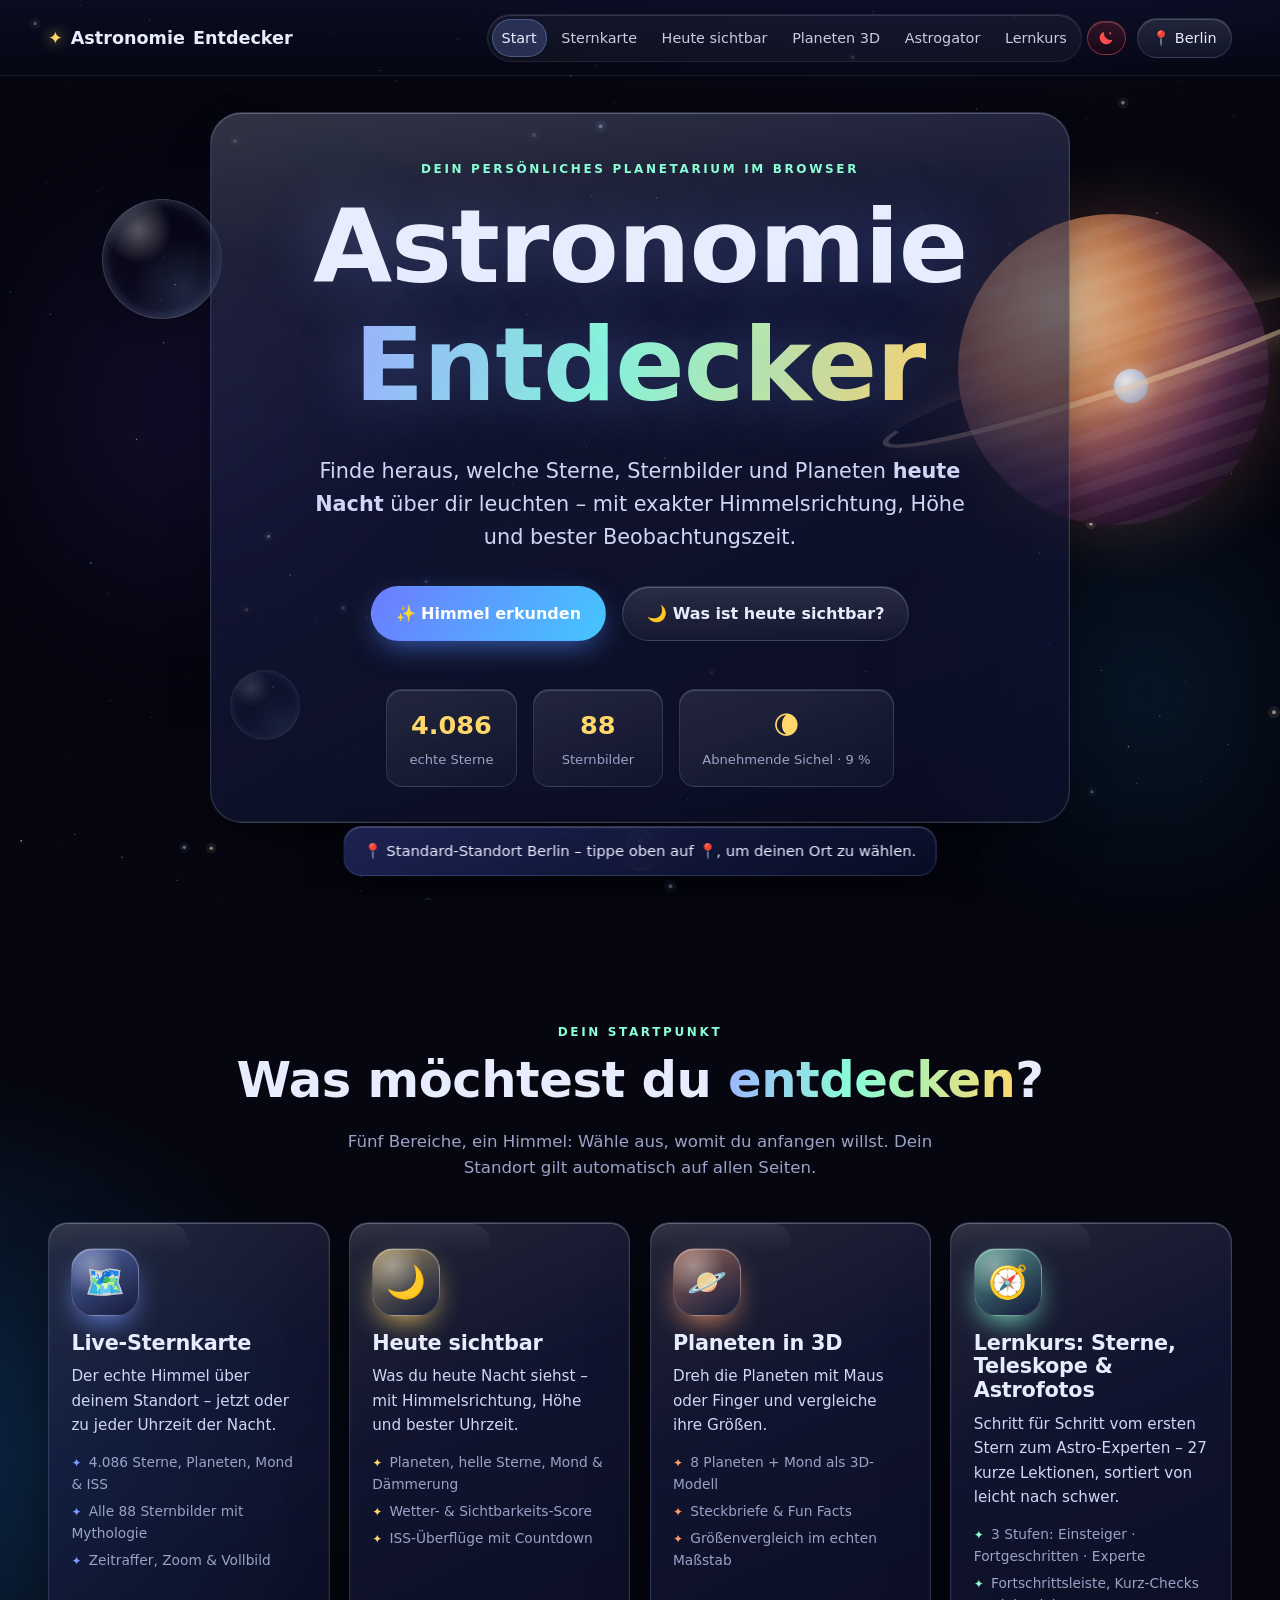
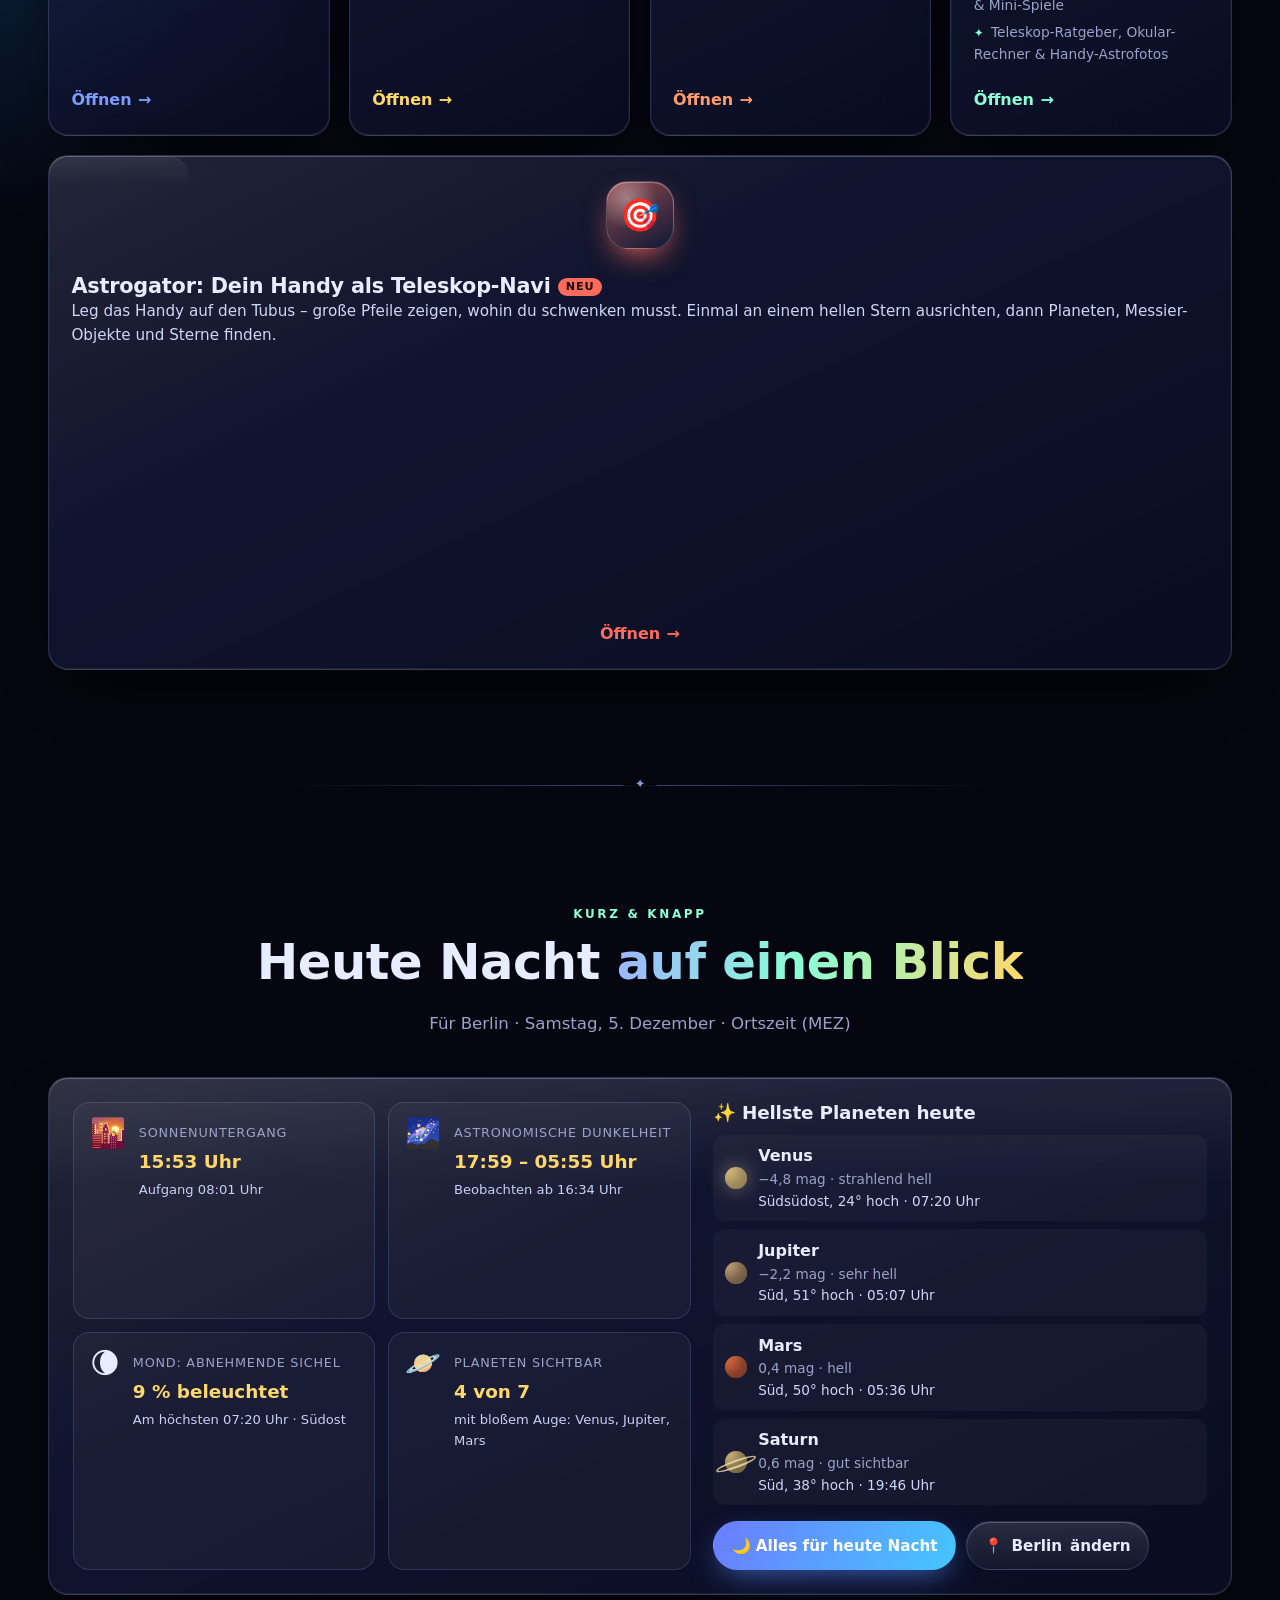
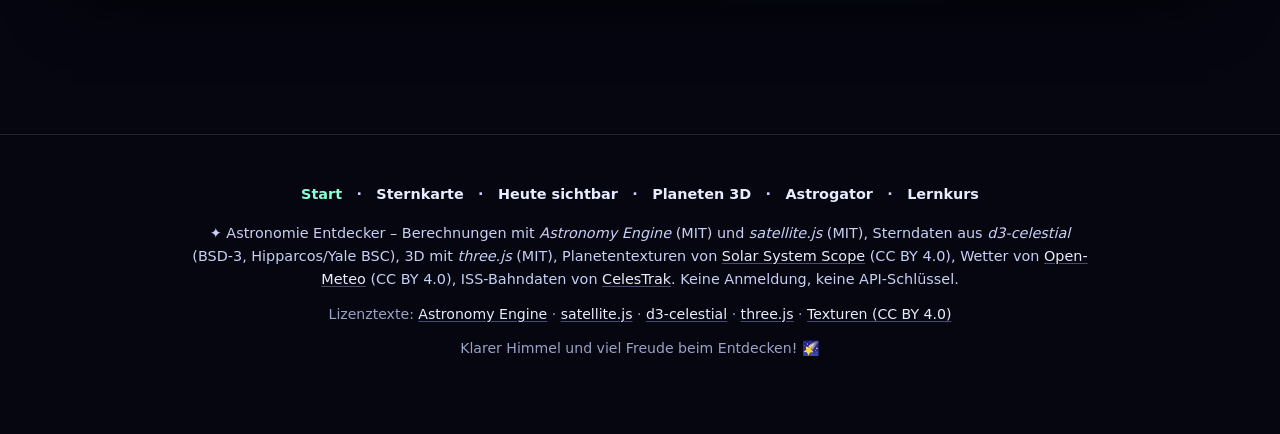
==== commit f2423cb7: "Star-Hopper heißt jetzt Astrogator (astrogator.html, alte URL leitet weiter, v14)" ====
--- a/index.html
+++ b/index.html
@@ -21,7 +21,7 @@
   if (m[h]) location.replace(m[h]);
 })();
 </script>
-<link rel="stylesheet" href="css/style.css?v=13">
+<link rel="stylesheet" href="css/style.css?v=14">
 </head>
 <body class="page-start">
 <canvas id="bg-stars" aria-hidden="true"></canvas>
@@ -35,7 +35,7 @@
     <a href="sternkarte.html"><span class="nl-ic" aria-hidden="true">🗺️</span>Sternkarte</a>
     <a href="heute.html"><span class="nl-ic" aria-hidden="true">🌙</span>Heute sichtbar</a>
     <a href="planeten.html"><span class="nl-ic" aria-hidden="true">🪐</span>Planeten 3D</a>
-    <a href="hopper.html"><span class="nl-ic" aria-hidden="true">🎯</span>Star-Hopper</a>
+    <a href="astrogator.html"><span class="nl-ic" aria-hidden="true">🎯</span>Astrogator</a>
     <a href="lernen.html"><span class="nl-ic" aria-hidden="true">🧭</span>Lernkurs</a>
   </nav>
   <button class="rl-btn" id="rlBtn" type="button" aria-label="Rotlicht-Nachtmodus" aria-pressed="false" title="Rotlicht-Nachtmodus einschalten (Taste R)"><svg class="rl-ic" viewBox="0 0 24 24" aria-hidden="true" focusable="false"><path d="M20.5 14.2A8.6 8.6 0 0 1 9.8 3.5a8.6 8.6 0 1 0 10.7 10.7z" fill="currentColor"/><circle cx="17.6" cy="5.6" r="1.3" fill="currentColor"/></svg><span class="rl-txt">Rotlicht</span></button>
@@ -105,10 +105,10 @@
       <ul class="pc-list"><li>3 Stufen: Einsteiger · Fortgeschritten · Experte</li><li>Fortschrittsleiste, Kurz-Checks &amp; Mini-Spiele</li><li>Teleskop-Ratgeber, Okular-Rechner &amp; Handy-Astrofotos</li></ul>
       <span class="pc-go">Öffnen <span aria-hidden="true">→</span></span>
     </a>
-    <a class="card glass page-card reveal pc-hopper" href="hopper.html">
+    <a class="card glass page-card reveal pc-hopper" href="astrogator.html">
       <span class="pc-orb" aria-hidden="true">🎯</span>
       <div class="pc-hop-txt">
-        <h3>Star-Hopper: Dein Handy als Teleskop-Navi <span class="pc-new">Neu</span></h3>
+        <h3>Astrogator: Dein Handy als Teleskop-Navi <span class="pc-new">Neu</span></h3>
         <p>Leg das Handy auf den Tubus – große Pfeile zeigen, wohin du schwenken musst. Einmal an einem hellen Stern ausrichten, dann Planeten, Messier-Objekte und Sterne finden.</p>
       </div>
       <span class="pc-go">Öffnen <span aria-hidden="true">→</span></span>
@@ -138,7 +138,7 @@
 </main>
 
 <footer class="footer">
-  <nav class="foot-nav" aria-label="Seiten"><a href="index.html" aria-current="page">Start</a> · <a href="sternkarte.html">Sternkarte</a> · <a href="heute.html">Heute sichtbar</a> · <a href="planeten.html">Planeten 3D</a> · <a href="hopper.html">Star-Hopper</a> · <a href="lernen.html">Lernkurs</a></nav>
+  <nav class="foot-nav" aria-label="Seiten"><a href="index.html" aria-current="page">Start</a> · <a href="sternkarte.html">Sternkarte</a> · <a href="heute.html">Heute sichtbar</a> · <a href="planeten.html">Planeten 3D</a> · <a href="astrogator.html">Astrogator</a> · <a href="lernen.html">Lernkurs</a></nav>
   <p>✦ Astronomie Entdecker – Berechnungen mit <em>Astronomy Engine</em> (MIT) und <em>satellite.js</em> (MIT), Sterndaten aus <em>d3-celestial</em> (BSD-3, Hipparcos/Yale BSC), 3D mit <em>three.js</em> (MIT), Planetentexturen von <a href="https://www.solarsystemscope.com/textures/" target="_blank" rel="noopener">Solar System Scope</a> (CC BY 4.0), Wetter von <a href="https://open-meteo.com/" target="_blank" rel="noopener">Open-Meteo</a> (CC BY 4.0), ISS-Bahndaten von <a href="https://celestrak.org/" target="_blank" rel="noopener">CelesTrak</a>. Keine Anmeldung, keine API-Schlüssel.</p>
   <p class="muted small foot-lic">Lizenztexte: <a href="licenses/astronomy-engine-LICENSE.txt">Astronomy Engine</a> · <a href="licenses/satellite.js-LICENSE.txt">satellite.js</a> · <a href="licenses/d3-celestial-LICENSE.txt">d3-celestial</a> · <a href="licenses/three-LICENSE.txt">three.js</a> · <a href="licenses/textures-CC-BY-4.0.txt">Texturen (CC BY 4.0)</a></p>
   <p class="muted small">Klarer Himmel und viel Freude beim Entdecken! 🌠</p>
@@ -168,13 +168,13 @@
 <button class="to-top" id="toTop" type="button" aria-label="Nach oben" hidden>↑</button>
 <div class="toast" id="toast" role="status" aria-live="polite"></div>
 
-<script src="js/vendor/astronomy.browser.min.js?v=13"></script>
-<script src="js/data/cities.js?v=13"></script>
-<script src="js/core.js?v=13"></script>
-<script src="js/background.js?v=13"></script>
-<script src="js/glance.js?v=13"></script>
-<script src="js/rotlicht.js?v=13"></script>
-<script src="js/ux.js?v=13"></script>
-<script src="js/main.js?v=13"></script>
+<script src="js/vendor/astronomy.browser.min.js?v=14"></script>
+<script src="js/data/cities.js?v=14"></script>
+<script src="js/core.js?v=14"></script>
+<script src="js/background.js?v=14"></script>
+<script src="js/glance.js?v=14"></script>
+<script src="js/rotlicht.js?v=14"></script>
+<script src="js/ux.js?v=14"></script>
+<script src="js/main.js?v=14"></script>
 </body>
 </html>
--- a/css/style.css
+++ b/css/style.css
@@ -1425,7 +1425,7 @@
   .nav-toggle{margin-left:0}
 }
 
-/* ---------- v13: Star-Hopper (Handy auf dem Teleskop) ----------
+/* ---------- v13: Astrogator (Handy auf dem Teleskop) ----------
    Bewusst dunkel, wenig Glanz, große Ziele – funktioniert auch im Rotlicht-Modus gut lesbar. */
 .page-hopper{--hp-acc:#ff6b5a;--hp-bg:#0b0d1c;--hp-line:rgba(255,140,120,.18)}
 .page-hopper #bg-stars{opacity:.45}
@@ -1542,7 +1542,7 @@
   .hp-cur{margin:0}
   .hp-big{flex-basis:100%}
 }
-/* Startseite: Star-Hopper-Karte über die volle Breite; Lernkurs-Hinweis */
+/* Startseite: Astrogator-Karte über die volle Breite; Lernkurs-Hinweis */
 .page-card.pc-hopper{--pc:#ff6b5a;grid-column:1/-1;display:flex;align-items:center;gap:1.2rem;flex-wrap:wrap}
 .pc-hopper .pc-hop-txt{flex:1 1 320px;min-width:0}
 .pc-hopper .pc-hop-txt p{margin:0}
